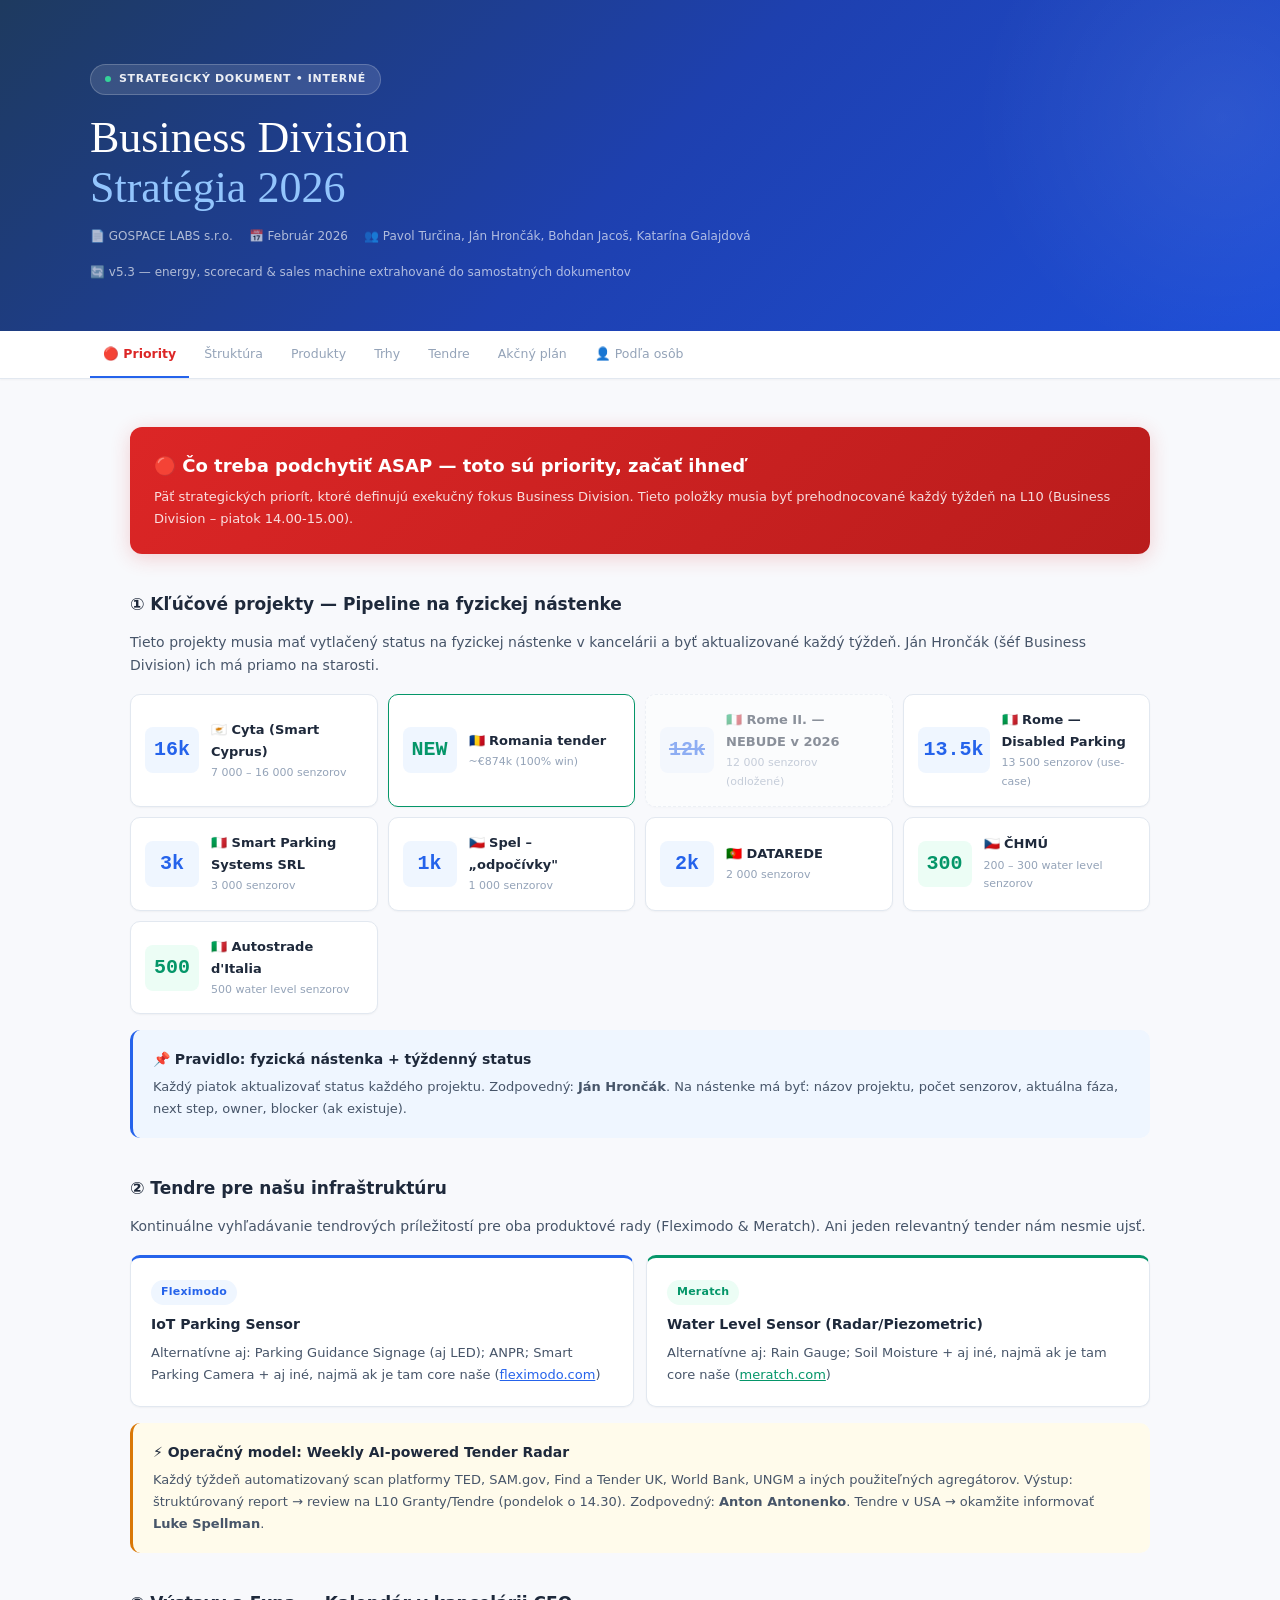
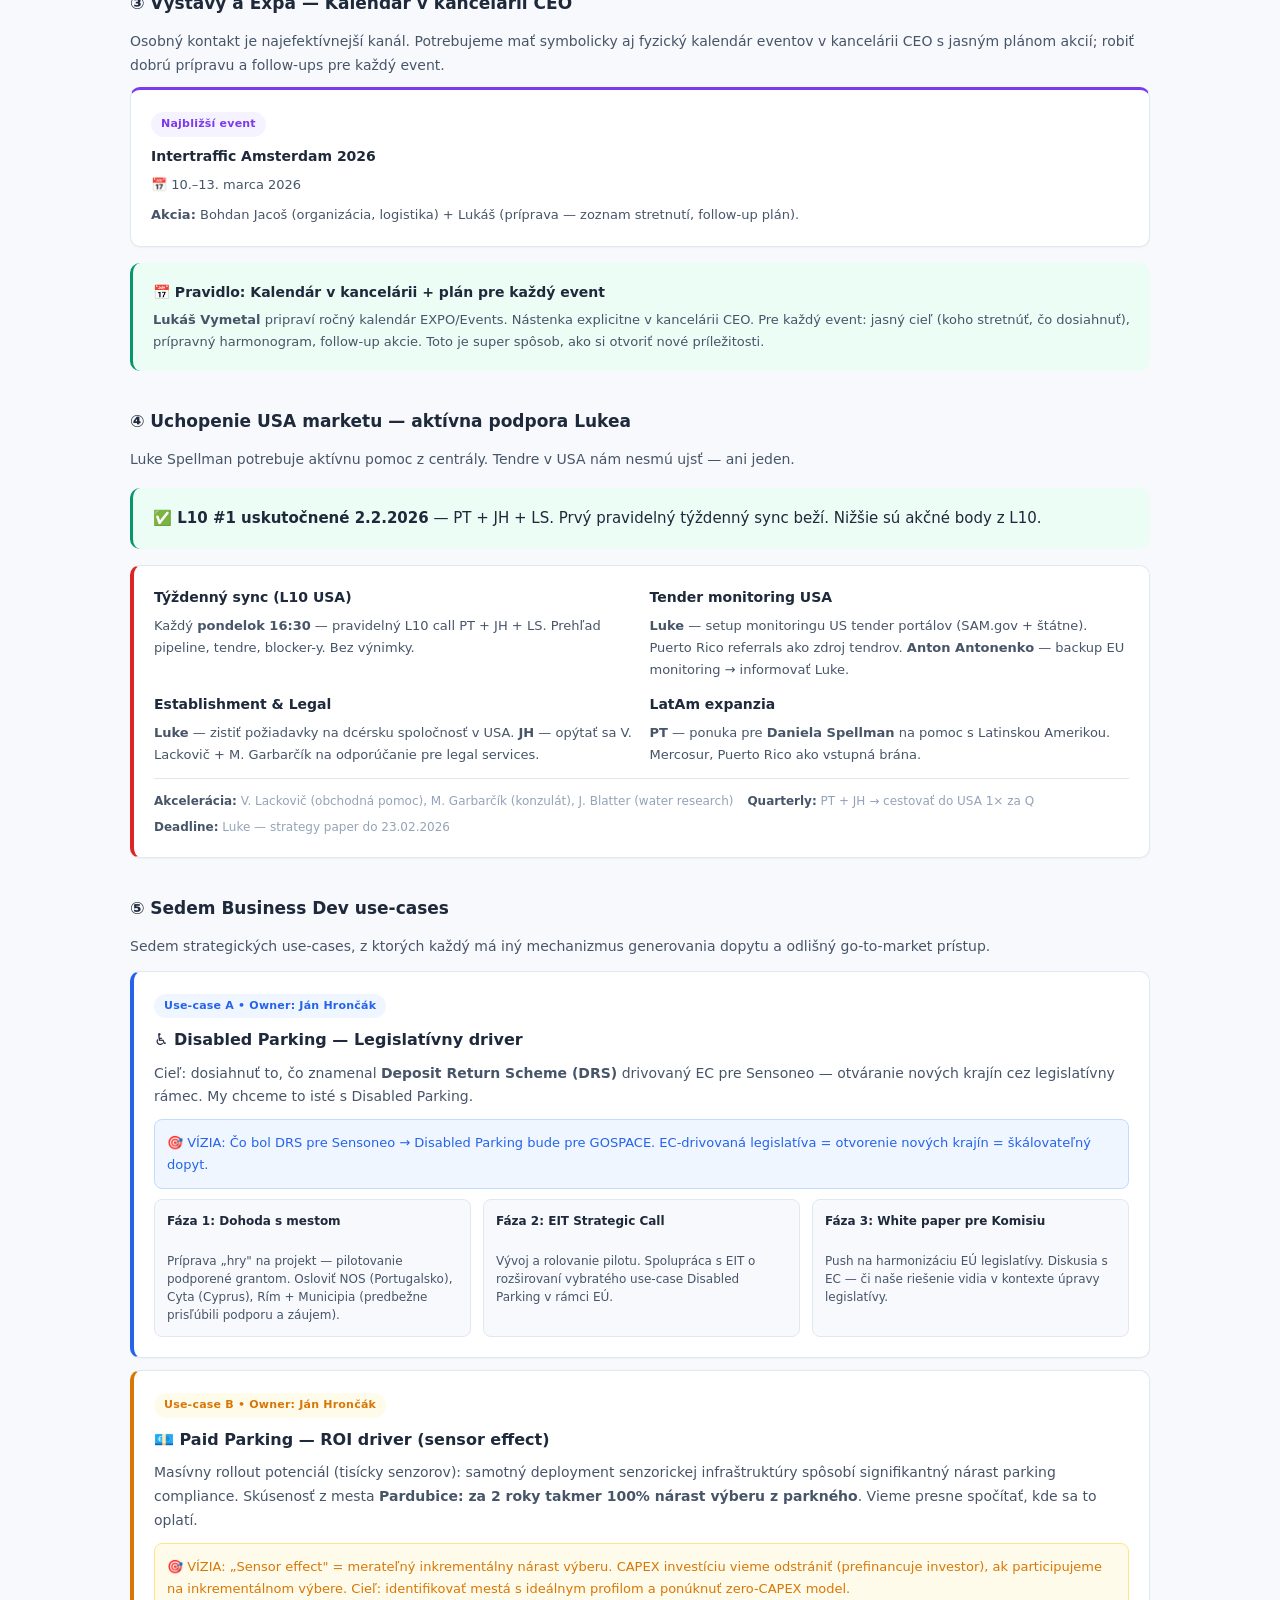
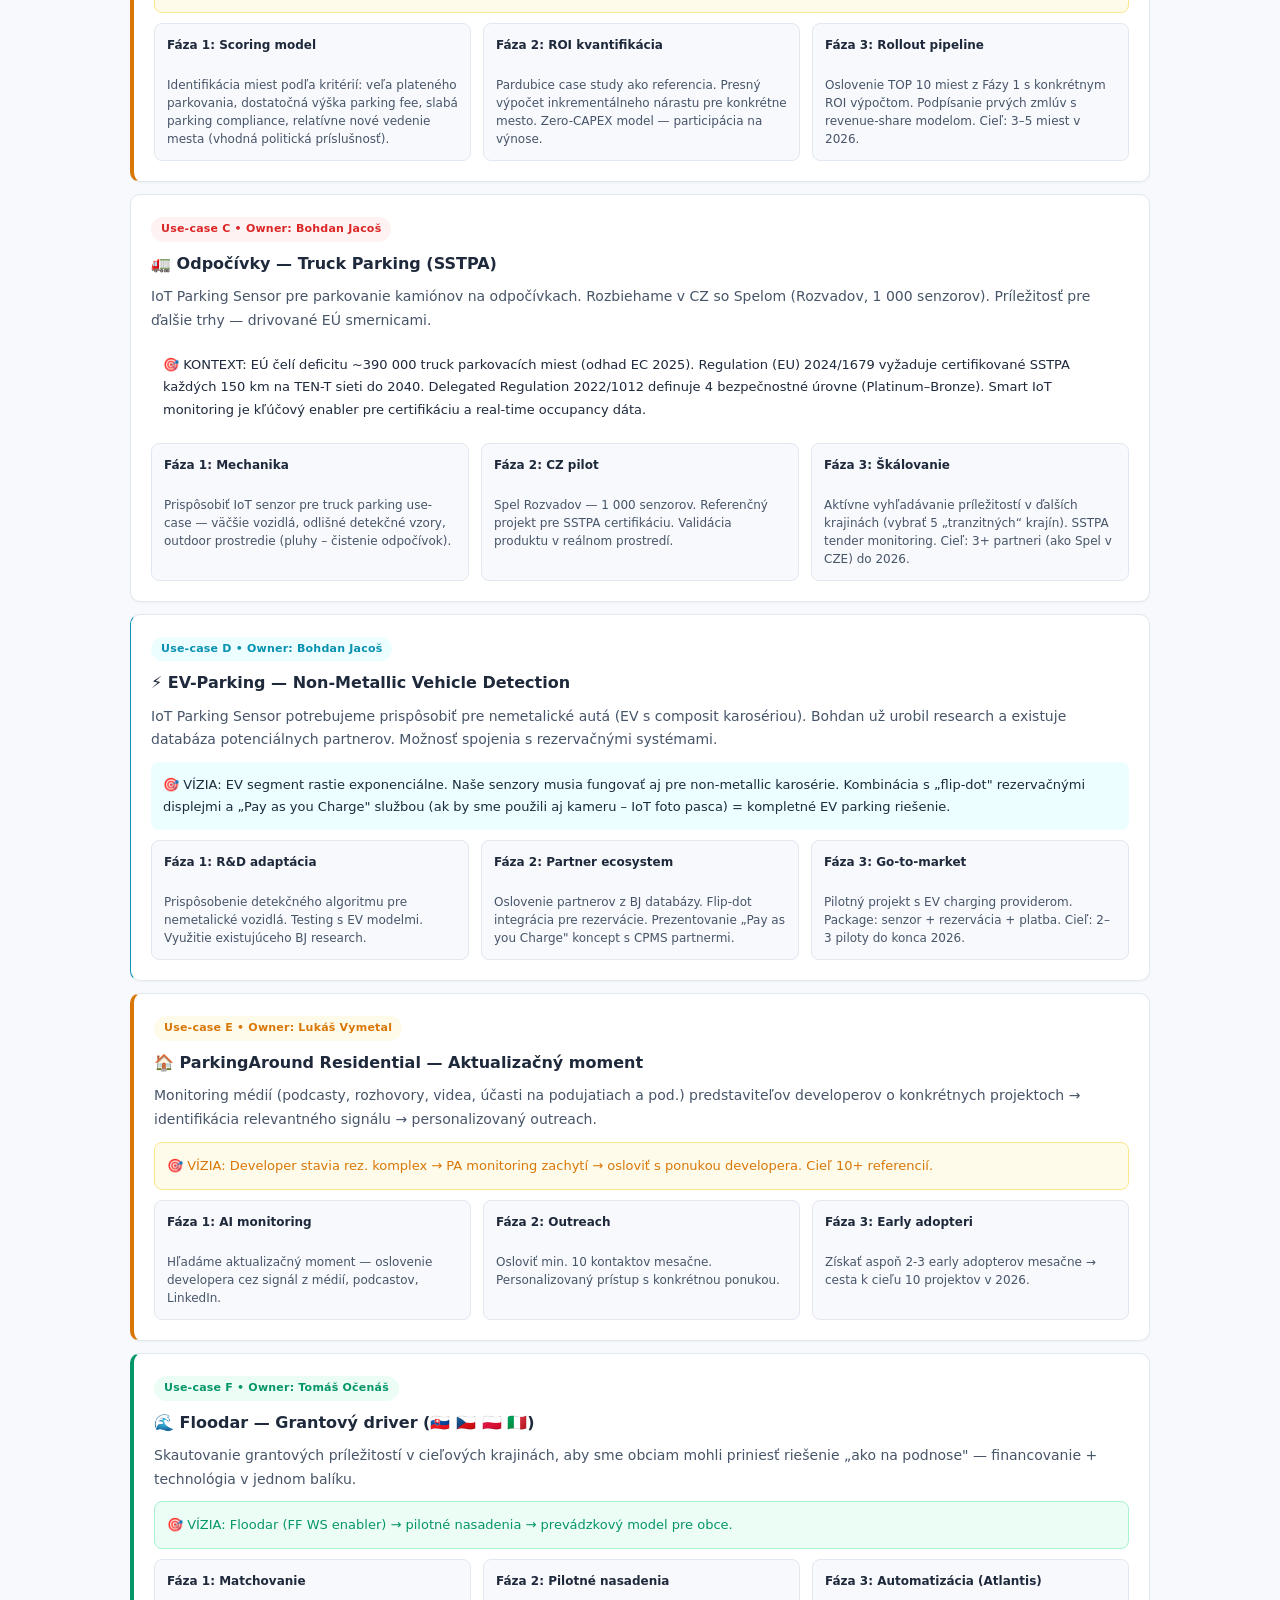
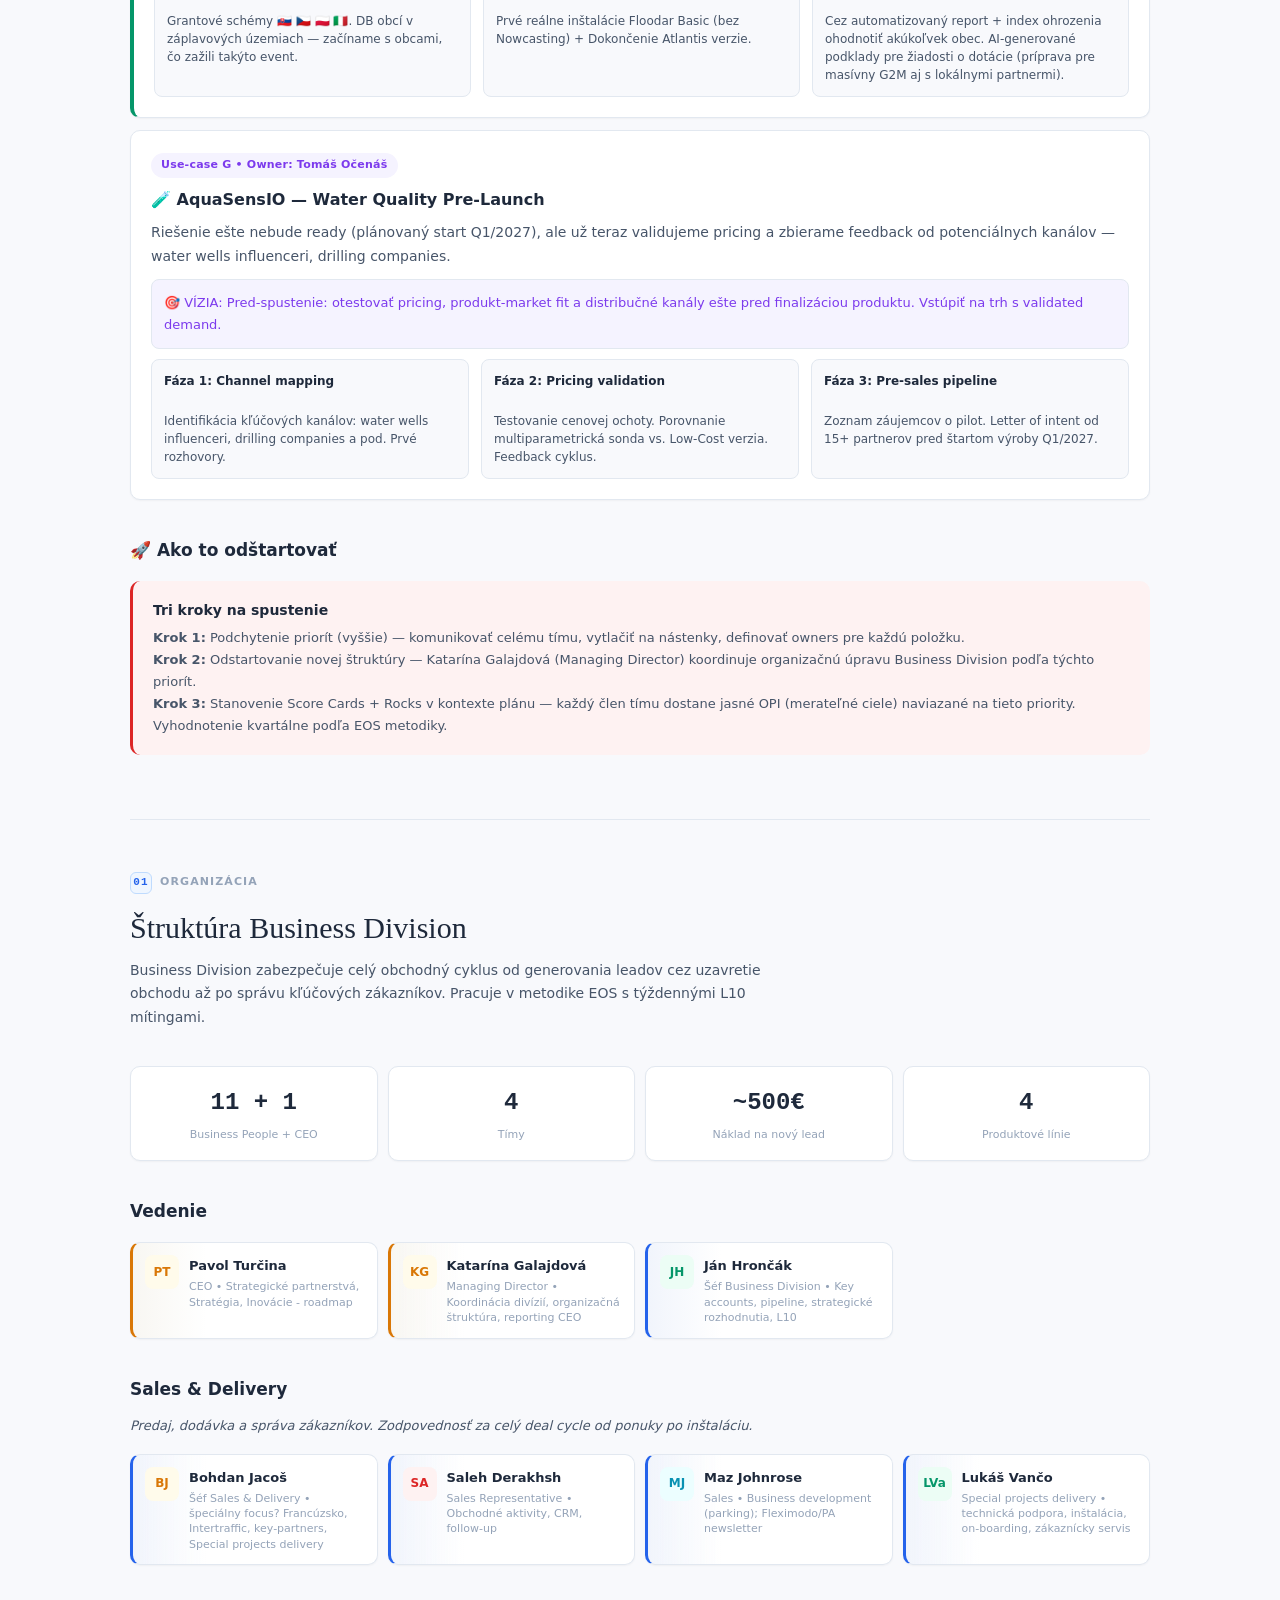
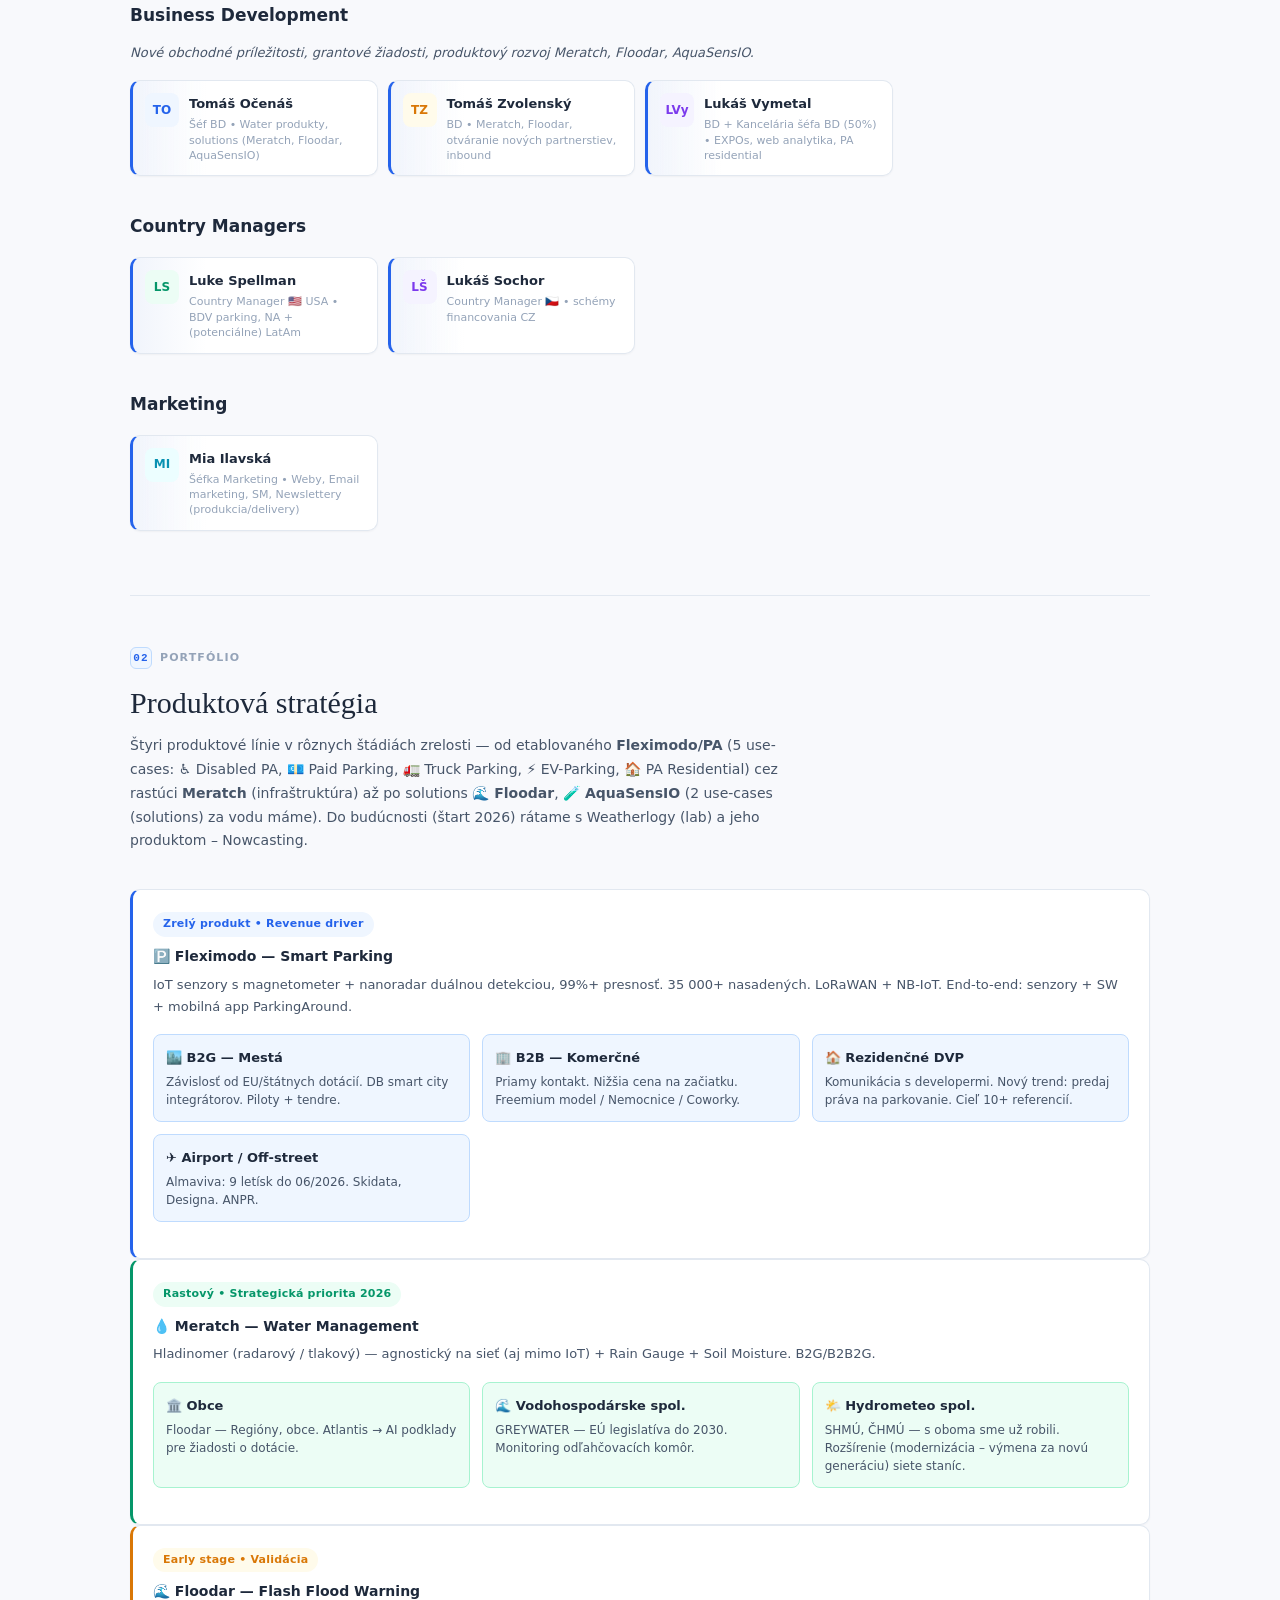
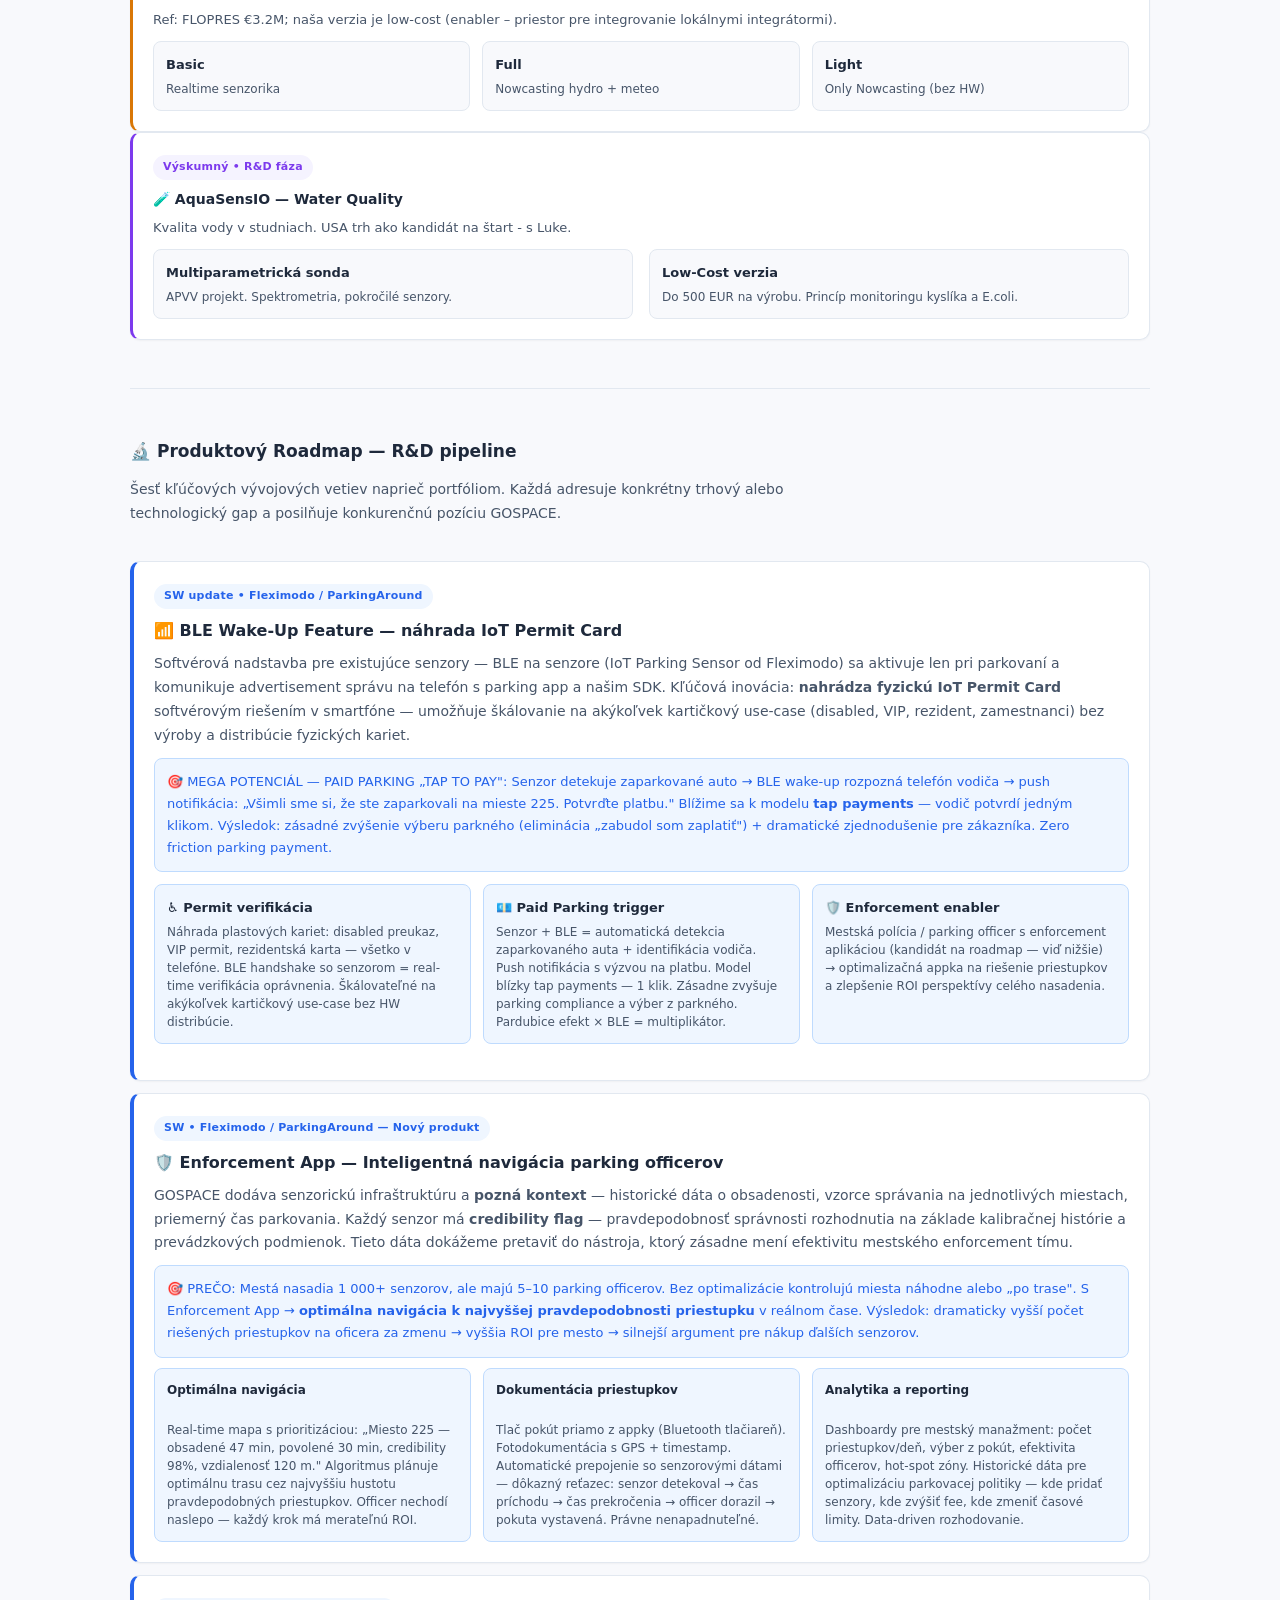
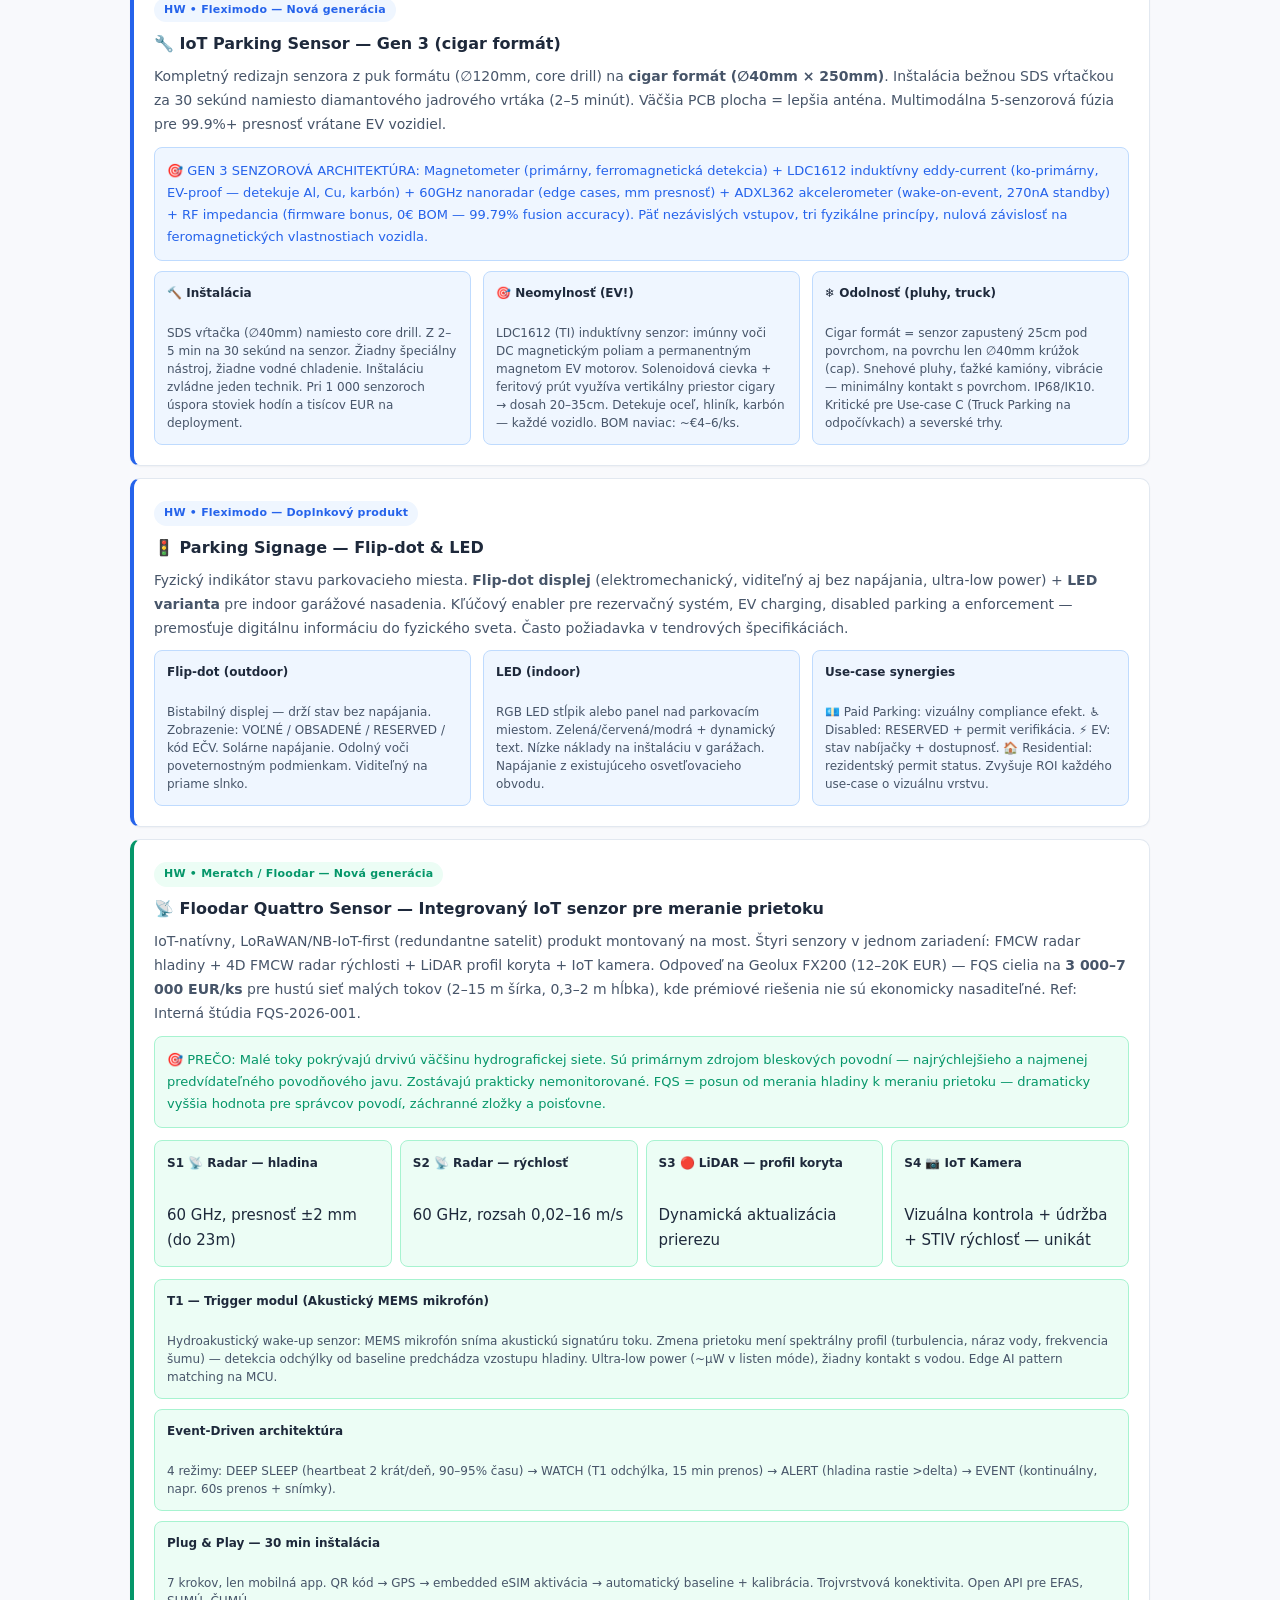
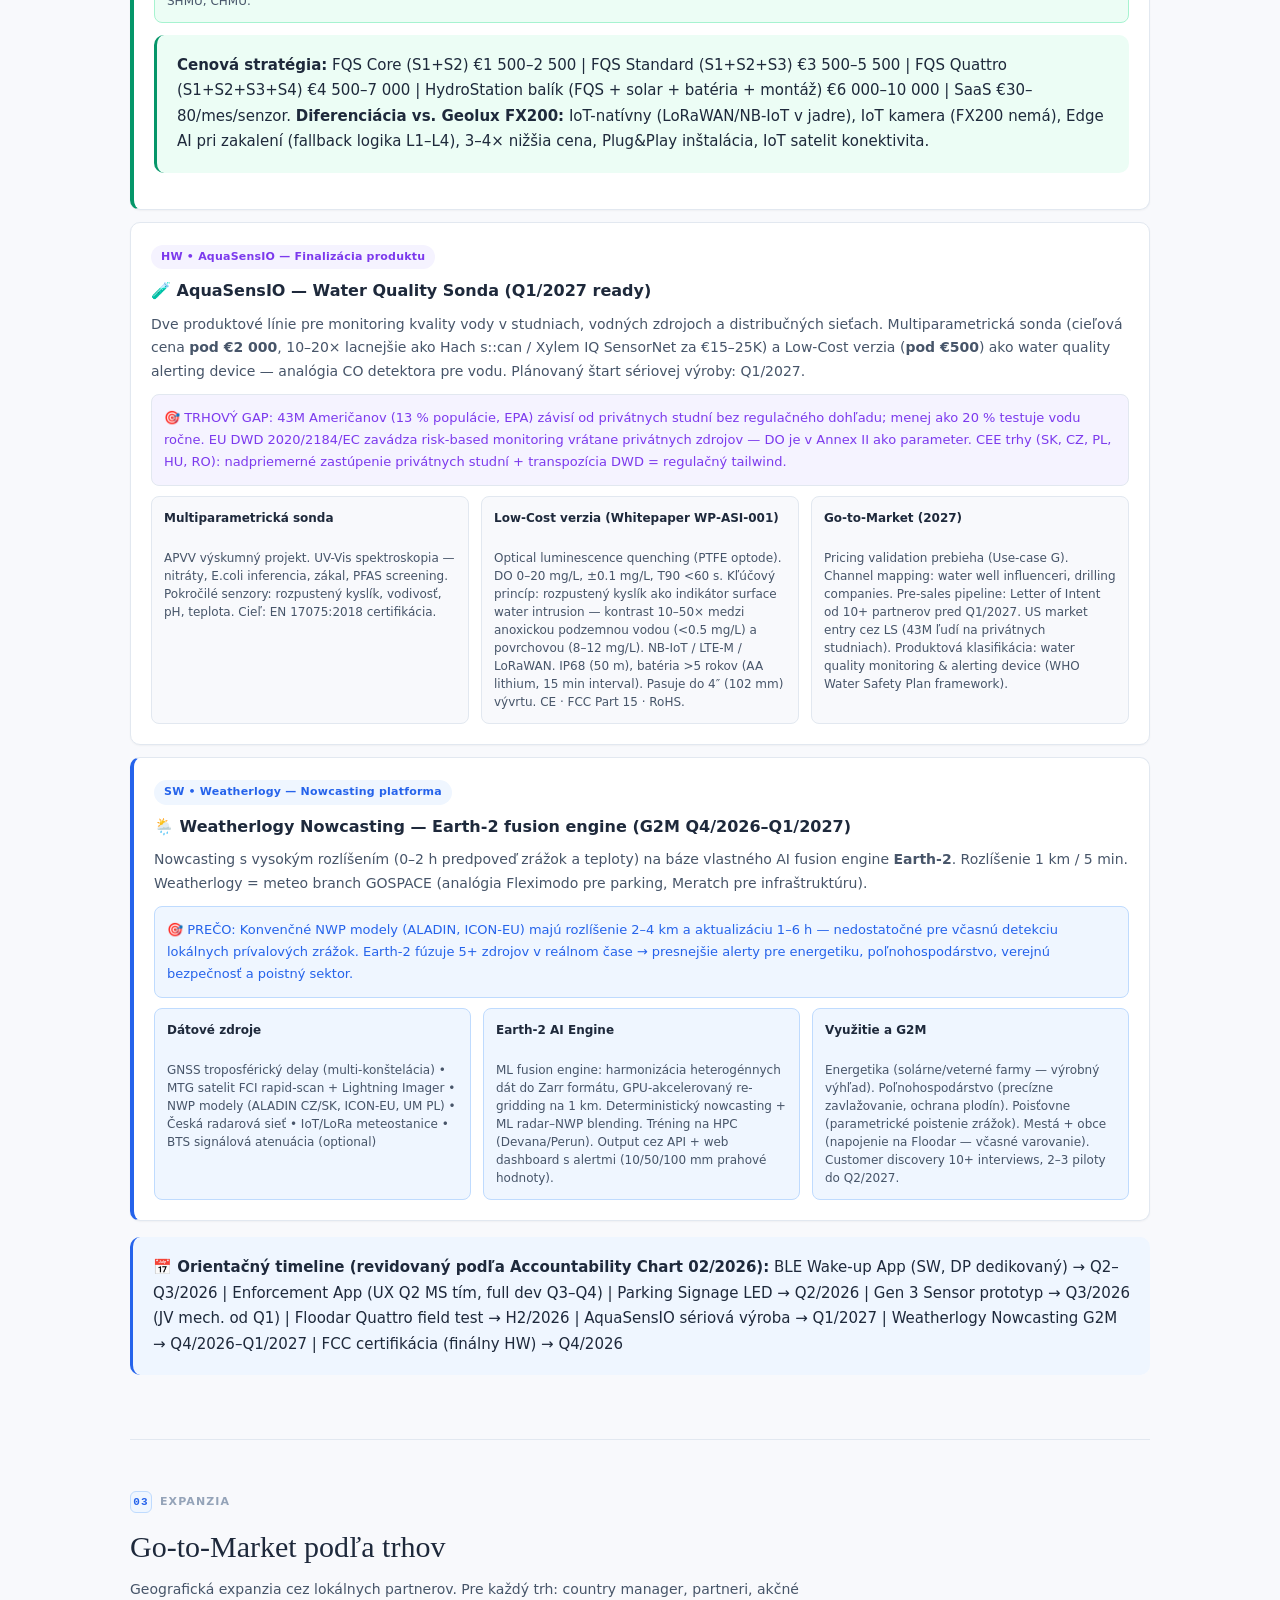
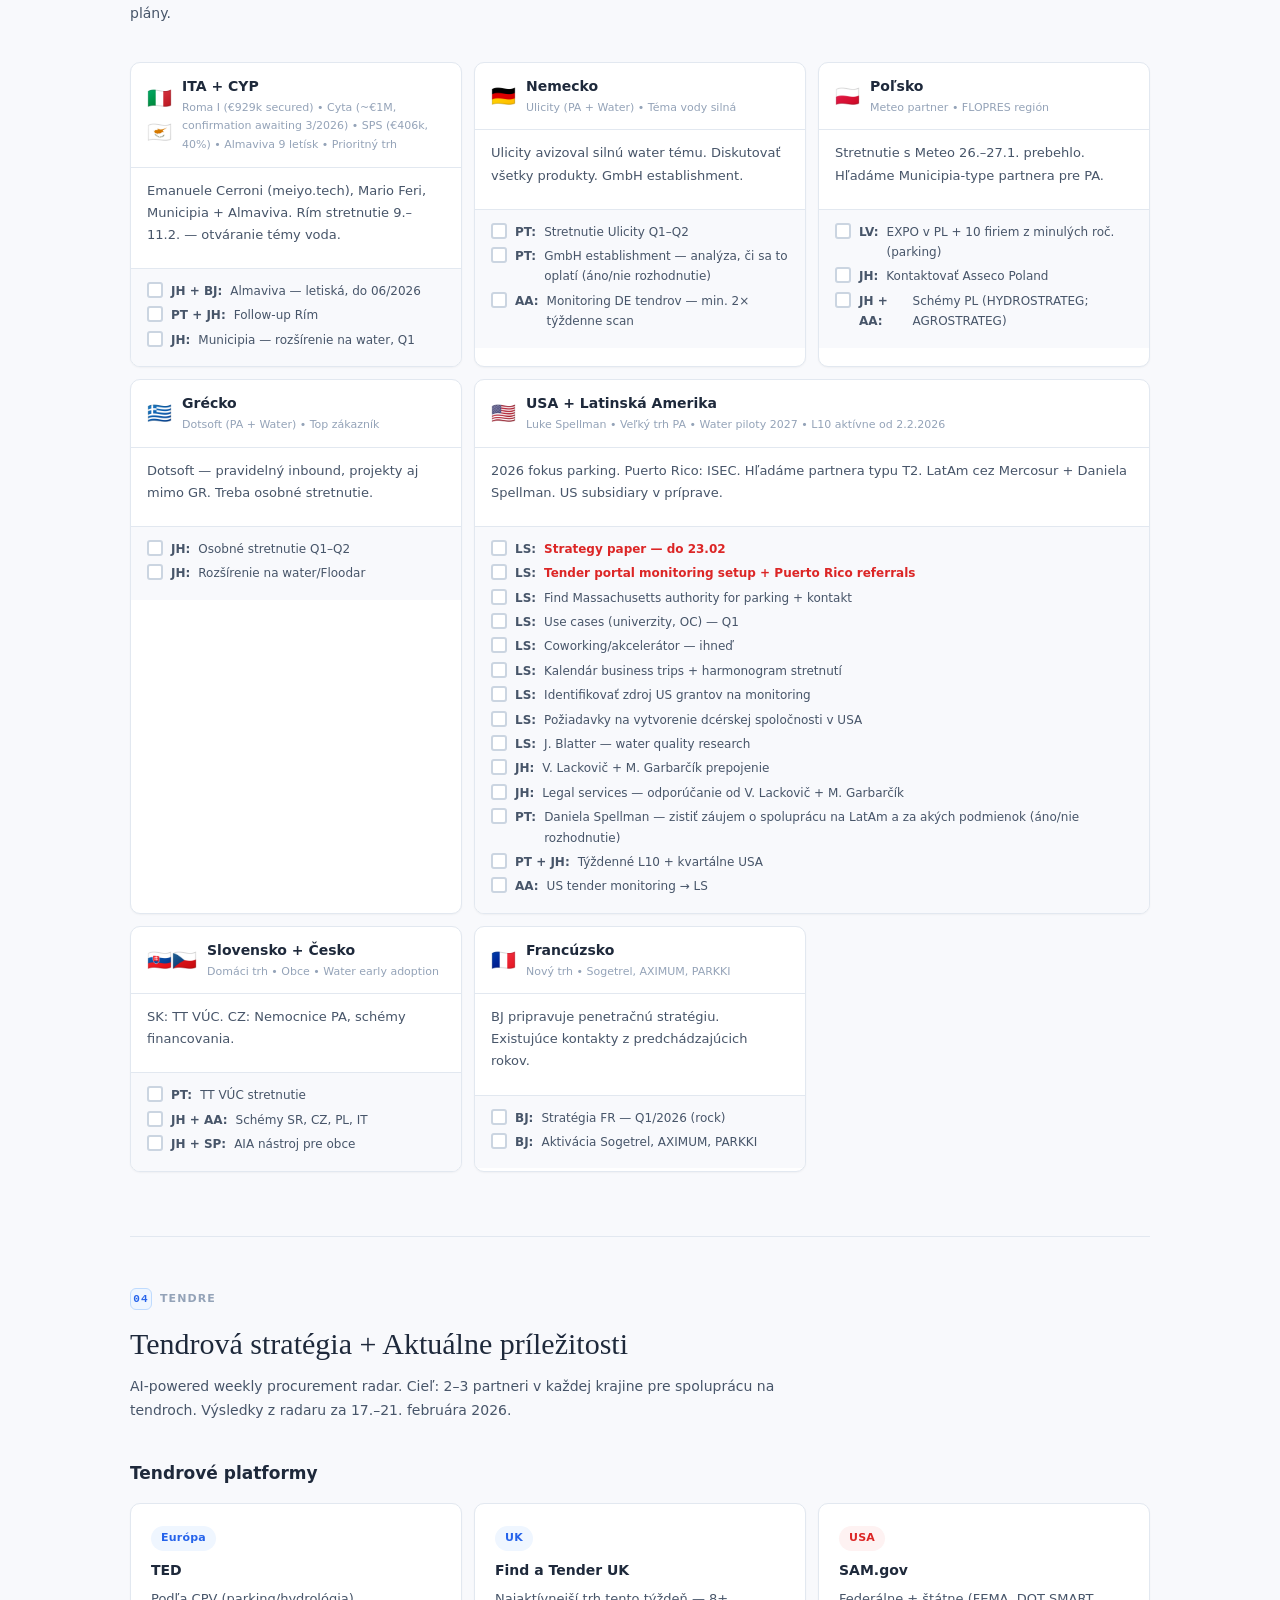
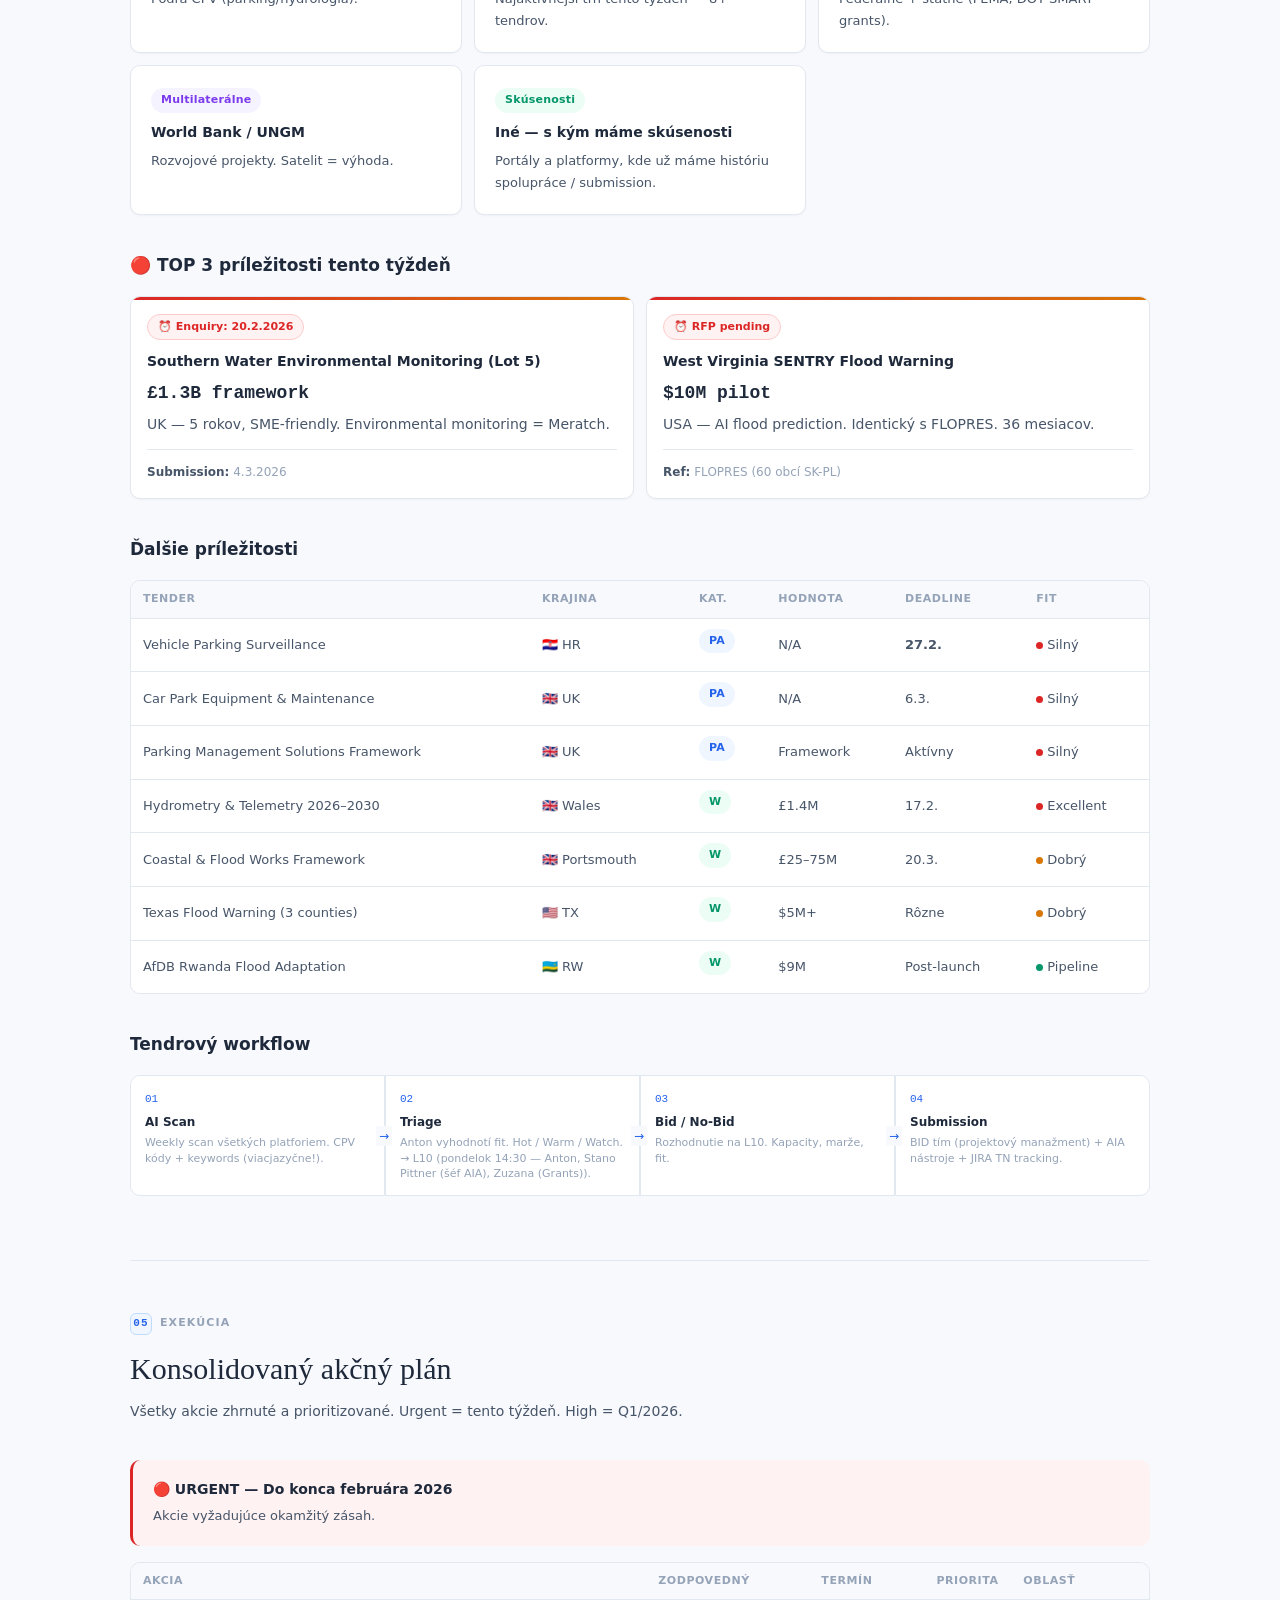
==== GOSPACE LABS — Business Division Stratégia 2026.html @ 25714f3f "Add files via upload" ====
<!DOCTYPE html>
<!-- saved from url=(0087)file:///Users/pavolturcina/Downloads/GOSPACE_Business_Division_Strategia_2026_v5_7.html -->
<html lang="sk"><head><meta http-equiv="Content-Type" content="text/html; charset=UTF-8">

<meta name="viewport" content="width=device-width, initial-scale=1.0">
<title>GOSPACE LABS — Business Division Stratégia 2026</title>
<link href="./GOSPACE LABS — Business Division Stratégia 2026_files/css2" rel="stylesheet">

<style>
@charset "utf-8";

:root { --bg: #f8f9fc; --bg-alt: #ffffff; --bg-card: #ffffff; --bg-card-hover: #f1f5f9; --border: #e2e8f0; --border-accent: #cbd5e1; --text: #1e293b; --text-muted: #475569; --text-dim: #94a3b8; --accent-blue: #2563eb; --accent-blue-light: #eff6ff; --accent-blue-border: #bfdbfe; --accent-green: #059669; --accent-green-light: #ecfdf5; --accent-green-border: #a7f3d0; --accent-amber: #d97706; --accent-amber-light: #fffbeb; --accent-amber-border: #fde68a; --accent-red: #dc2626; --accent-red-light: #fef2f2; --accent-red-border: #fecaca; --accent-purple: #7c3aed; --accent-purple-light: #f5f3ff; --accent-purple-border: #ddd6fe; --accent-cyan: #0891b2; --accent-cyan-light: #ecfeff; --shadow-sm: 0 1px 2px rgba(0,0,0,0.04); --shadow-md: 0 4px 12px rgba(0,0,0,0.06); --shadow-lg: 0 8px 24px rgba(0,0,0,0.08); --font-display: 'DM Serif Display', Georgia, serif; --font-body: 'DM Sans', system-ui, sans-serif; --font-mono: 'JetBrains Mono', monospace; --radius: 10px; --space-xs: 6px; --space-sm: 10px; --space-md: 16px; --space-lg: 24px; --space-xl: 36px; }

* { margin: 0px; padding: 0px; box-sizing: border-box; }

html { scroll-behavior: smooth; }

body { font-family: var(--font-body); background: var(--bg); color: var(--text); line-height: 1.7; font-size: 15px; -webkit-font-smoothing: antialiased; }

.hero { position: relative; padding: 64px 40px 48px; background: linear-gradient(135deg, rgb(30, 58, 95) 0%, rgb(30, 64, 175) 50%, rgb(29, 78, 216) 100%); color: rgb(255, 255, 255); overflow: hidden; }

.hero::before { content: ""; position: absolute; top: -40%; right: -15%; width: 500px; height: 500px; background: radial-gradient(circle, rgba(255, 255, 255, 0.07) 0%, transparent 70%); pointer-events: none; }

.hero-inner { max-width: 1100px; margin: 0px auto; position: relative; z-index: 1; }

.hero-badge { display: inline-flex; align-items: center; gap: 8px; padding: 5px 14px; background: rgba(255, 255, 255, 0.12); border: 1px solid rgba(255, 255, 255, 0.2); border-radius: 100px; font-size: 11px; font-weight: 600; color: rgba(255, 255, 255, 0.9); letter-spacing: 0.06em; text-transform: uppercase; margin-bottom: 18px; animation: 0.6s ease 0s 1 normal none running fadeIn; }

.hero-badge::before { content: ""; width: 6px; height: 6px; background: rgb(52, 211, 153); border-radius: 50%; animation: 2s ease 0s infinite normal none running pulse; }

@keyframes pulse { 
  0%, 100% { opacity: 1; }
  50% { opacity: 0.4; }
}

.hero h1 { font-family: var(--font-display); font-size: clamp(28px, 4vw, 44px); font-weight: 400; line-height: 1.15; margin-bottom: 12px; animation: 0.8s ease 0.1s 1 normal both running fadeIn; }

.hero h1 span { color: rgb(147, 197, 253); }

.hero-meta { display: flex; flex-wrap: wrap; gap: 16px; color: rgba(255, 255, 255, 0.65); font-size: 12px; animation: 0.8s ease 0.2s 1 normal both running fadeIn; }

.hero-meta span { display: flex; align-items: center; gap: 5px; }

@keyframes fadeIn { 
  0% { opacity: 0; transform: translateY(8px); }
  100% { opacity: 1; transform: translateY(0px); }
}

.nav-sticky { position: sticky; top: 0px; z-index: 100; background: rgba(255, 255, 255, 0.94); backdrop-filter: blur(16px); border-bottom: 1px solid var(--border); padding: 0px 40px; box-shadow: var(--shadow-sm); }

.nav-inner { max-width: 1100px; margin: 0px auto; display: flex; gap: 2px; overflow-x: auto; scrollbar-width: none; }

.nav-inner::-webkit-scrollbar { display: none; }

.nav-link { padding: 12px 13px; font-size: 12.5px; font-weight: 500; color: var(--text-dim); text-decoration: none; white-space: nowrap; border-bottom: 2px solid transparent; transition: 0.2s; }

.nav-link:hover { color: var(--text); }

.nav-link.active { color: var(--accent-blue); border-bottom-color: var(--accent-blue); }

.content { max-width: 1100px; margin: 0px auto; padding: 0px 40px; }

section { padding: 48px 0px; border-bottom: 1px solid var(--border); }

section:last-child { border-bottom: none; }

.section-label { display: inline-flex; align-items: center; gap: 8px; font-size: 11px; font-weight: 600; letter-spacing: 0.1em; text-transform: uppercase; color: var(--text-dim); margin-bottom: 8px; }

.section-label .num { display: inline-flex; align-items: center; justify-content: center; width: 22px; height: 22px; background: var(--accent-blue-light); border: 1px solid var(--accent-blue-border); border-radius: 6px; font-size: 11px; font-family: var(--font-mono); color: var(--accent-blue); }

h2 { font-family: var(--font-display); font-size: clamp(22px, 3vw, 30px); font-weight: 400; color: var(--text); margin-bottom: 6px; }

.section-desc { color: var(--text-muted); font-size: 14px; max-width: 680px; margin-bottom: var(--space-xl); }

h3 { font-size: 17px; font-weight: 600; color: var(--text); margin: var(--space-xl) 0 12px; }

h4 { font-size: 14px; font-weight: 600; color: var(--text); margin: var(--space-md) 0 6px; }

p { margin-bottom: 10px; color: var(--text-muted); font-size: 14px; }

.g2 { display: grid; grid-template-columns: 1fr 1fr; gap: var(--space-md); }

.g3 { display: grid; grid-template-columns: repeat(3, 1fr); gap: 12px; }

.g5 { display: grid; grid-template-columns: repeat(5, 1fr); gap: 8px; }

.gfit { display: grid; grid-template-columns: repeat(auto-fit, minmax(200px, 1fr)); gap: 8px; }

@media (max-width: 768px) {
  .g2, .g3, .g5 { grid-template-columns: 1fr; }
}

.icell { padding: 12px; background: var(--bg); border-radius: 8px; border: 1px solid var(--border); }

.icell p { font-size: 12px; margin: 0px; }

.icell strong { display: block; margin-bottom: 4px; font-size: 12px; color: var(--text); }

.icell.highlight { background: var(--accent-amber-light); border-color: var(--accent-amber-border); }

.icell.highlight p { color: var(--accent-amber); font-weight: 600; }

.icell.blue-hl { background: var(--accent-blue-light); border-color: var(--accent-blue-border); text-align: center; }

.icell.blue-hl p { color: var(--accent-blue); font-weight: 600; }

.card-grid { display: grid; grid-template-columns: repeat(auto-fit, minmax(260px, 1fr)); gap: 12px; margin: var(--space-md) 0; }

.card { background: var(--bg-card); border: 1px solid var(--border); border-radius: var(--radius); padding: 20px; box-shadow: var(--shadow-sm); transition: 0.2s; }

.card:hover { box-shadow: var(--shadow-md); }

.card.bt-blue { border-top: 3px solid var(--accent-blue); }

.card.bt-green { border-top: 3px solid var(--accent-green); }

.card.bt-purple { border-top: 3px solid var(--accent-purple); }

.card.bl-red { border-left: 4px solid var(--accent-red); }

.card-tag { display: inline-block; padding: 3px 10px; border-radius: 100px; font-size: 11px; font-weight: 600; letter-spacing: 0.02em; margin-bottom: 8px; }

.tag-blue { background: var(--accent-blue-light); color: var(--accent-blue); }

.tag-green { background: var(--accent-green-light); color: var(--accent-green); }

.tag-amber { background: var(--accent-amber-light); color: var(--accent-amber); }

.tag-red { background: var(--accent-red-light); color: var(--accent-red); }

.tag-purple { background: var(--accent-purple-light); color: var(--accent-purple); }

.tag-cyan { background: var(--accent-cyan-light); color: var(--accent-cyan); }

.tag-sm { font-size: 10px; padding: 2px 8px; }

.card h4 { margin: 0px 0px 5px; }

.card p { font-size: 13px; margin: 0px; }

.card-meta { margin-top: 12px; padding-top: 12px; border-top: 1px solid var(--border); font-size: 12px; color: var(--text-dim); display: flex; flex-wrap: wrap; gap: 5px 14px; }

.card-meta strong { color: var(--text-muted); }

.card-flex { display: flex; gap: 20px; align-items: center; flex-wrap: wrap; }

.role-grid { display: grid; grid-template-columns: repeat(auto-fill, minmax(230px, 1fr)); gap: var(--space-sm); margin: var(--space-md) 0; }

.role-item { display: flex; align-items: flex-start; gap: 10px; padding: 12px; background: var(--bg-card); border: 1px solid var(--border); border-radius: var(--radius); box-shadow: var(--shadow-sm); }

.role-item.role-lead { border-left: 3px solid var(--accent-amber); background: linear-gradient(90deg, rgba(251,188,4,0.04), var(--bg-card) 30%); }

.role-item.role-team { border-left: 3px solid var(--accent-blue); background: linear-gradient(90deg, rgba(66,133,244,0.04), var(--bg-card) 30%); }

.role-avatar { width: 34px; height: 34px; border-radius: 8px; display: flex; align-items: center; justify-content: center; font-size: 12px; font-weight: 700; flex-shrink: 0; }

.role-info h5 { font-size: 13px; font-weight: 600; color: var(--text); margin-bottom: 2px; }

.role-info p { font-size: 11px; color: var(--text-dim); margin: 0px; line-height: 1.4; }

.action-table { width: 100%; border-collapse: separate; border-spacing: 0px; margin: var(--space-md) 0; font-size: 13px; border: 1px solid var(--border); border-radius: var(--radius); overflow: hidden; }

.action-table thead th { text-align: left; padding: 9px 12px; font-size: 11px; font-weight: 600; letter-spacing: 0.05em; text-transform: uppercase; color: var(--text-dim); background: var(--bg); border-bottom: 1px solid var(--border); }

.action-table tbody td { padding: 10px 12px; border-bottom: 1px solid var(--border); vertical-align: middle; color: var(--text-muted); background: var(--bg-card); }

.action-table tbody tr:last-child td { border-bottom: none; }

.action-table tbody tr:hover td { background: var(--bg); }

.action-table .owner { font-weight: 500; color: var(--text); white-space: nowrap; }

.action-table .td-check { display: flex; align-items: flex-start; gap: 8px; }

.priority-dot { display: inline-block; width: 7px; height: 7px; border-radius: 50%; margin-right: 4px; vertical-align: middle; }

.priority-high { background: var(--accent-red); }

.priority-medium { background: var(--accent-amber); }

.priority-low { background: var(--accent-green); }

.td-urgent { color: var(--accent-red); font-weight: 600; }

.divider-row td { letter-spacing: 0.05em; text-transform: uppercase; padding: 7px 12px !important; background: var(--bg) !important; font-weight: 600 !important; font-size: 11px !important; color: var(--text-dim) !important; border-bottom: 1px solid var(--border-accent) !important; }

.country-grid { display: grid; grid-template-columns: repeat(auto-fit, minmax(300px, 1fr)); gap: 12px; margin: var(--space-md) 0; }

.country-card { background: var(--bg-card); border: 1px solid var(--border); border-radius: var(--radius); overflow: hidden; box-shadow: var(--shadow-sm); }

.country-card.span2 { grid-column: span 2; }

.country-header { padding: 12px 16px; border-bottom: 1px solid var(--border); display: flex; align-items: center; gap: 10px; }

.country-flag { font-size: 20px; }

.country-header h4 { margin: 0px; font-size: 14px; }

.country-header .partners { font-size: 11px; color: var(--text-dim); }

.country-body { padding: 12px 16px; }

.country-body p { font-size: 13px; }

.country-actions { padding: 8px 16px 12px; background: var(--bg); border-top: 1px solid var(--border); list-style: none; }

.country-actions li { font-size: 12px; color: var(--text-muted); margin: 4px 0px; display: flex; align-items: flex-start; gap: 8px; }

.callout { padding: 18px 20px; border-radius: var(--radius); margin: var(--space-md) 0; border-left: 3px solid; }

.callout-blue { background: var(--accent-blue-light); border-color: var(--accent-blue); }

.callout-green { background: var(--accent-green-light); border-color: var(--accent-green); }

.callout-amber { background: var(--accent-amber-light); border-color: var(--accent-amber); }

.callout-red { background: var(--accent-red-light); border-color: var(--accent-red); }

.callout h4 { margin: 0px 0px 4px; font-size: 14px; color: var(--text); }

.callout p { font-size: 13px; margin: 0px; color: var(--text-muted); }

.tender-highlights { display: grid; grid-template-columns: repeat(auto-fit, minmax(280px, 1fr)); gap: 12px; margin: var(--space-md) 0; }

.tender-card { background: var(--bg-card); border: 1px solid var(--border); border-radius: var(--radius); padding: 16px; position: relative; overflow: hidden; box-shadow: var(--shadow-sm); }

.tender-card::before { content: ""; position: absolute; top: 0px; left: 0px; right: 0px; height: 3px; }

.tender-hot::before { background: linear-gradient(90deg, var(--accent-red), var(--accent-amber)); }

.tender-warm::before { background: linear-gradient(90deg, var(--accent-amber), var(--accent-green)); }

.tender-card h4 { margin: 10px 0px 4px; }

.tender-value { font-family: var(--font-mono); font-size: 18px; font-weight: 700; color: var(--text); margin: 4px 0px; }

.tender-deadline { display: inline-flex; align-items: center; gap: 4px; padding: 3px 10px; background: var(--accent-red-light); border: 1px solid var(--accent-red-border); border-radius: 100px; font-size: 11px; font-weight: 600; color: var(--accent-red); }

.flow-steps { display: flex; gap: 0px; margin: var(--space-md) 0; overflow-x: auto; }

.flow-step { flex: 1 1 0%; min-width: 150px; padding: 14px; background: var(--bg-card); border: 1px solid var(--border); }

.flow-step:first-child { border-radius: var(--radius) 0 0 var(--radius); }

.flow-step:last-child { border-radius: 0 var(--radius) var(--radius) 0; }

.flow-step:not(:last-child)::after { content: "→"; position: absolute; right: -8px; top: 50%; transform: translateY(-50%); z-index: 2; font-size: 12px; color: var(--accent-blue); background: var(--bg); width: 16px; text-align: center; }

.flow-step { position: relative; }

.flow-step .step-num { font-family: var(--font-mono); font-size: 11px; color: var(--accent-blue); margin-bottom: 3px; }

.flow-step h5 { font-size: 12px; font-weight: 600; color: var(--text); margin-bottom: 3px; }

.flow-step p { font-size: 11px; color: var(--text-dim); margin: 0px; line-height: 1.4; }

.flow-grid { display: grid; grid-template-columns: repeat(auto-fill, minmax(160px, 1fr)); gap: 8px; margin: var(--space-md) 0; }

.flow-grid .flow-step { border-radius: 8px; min-width: unset; }

.flow-grid .flow-step::after { display: none; }

.kpi-grid { display: grid; grid-template-columns: repeat(auto-fit, minmax(145px, 1fr)); gap: var(--space-sm); margin: var(--space-md) 0; }

.kpi-item { padding: 16px; background: var(--bg-card); border: 1px solid var(--border); border-radius: var(--radius); text-align: center; box-shadow: var(--shadow-sm); }

.kpi-value { font-family: var(--font-mono); font-size: 24px; font-weight: 700; color: var(--text); }

.kpi-label { font-size: 11px; color: var(--text-dim); margin-top: 2px; }

.priority-banner { background: linear-gradient(135deg, rgb(220, 38, 38) 0%, rgb(185, 28, 28) 100%); color: rgb(255, 255, 255); padding: 24px; border-radius: 12px; margin-bottom: var(--space-lg); box-shadow: rgba(220, 38, 38, 0.2) 0px 4px 20px; }

.priority-banner h3 { color: rgb(255, 255, 255); margin: 0px 0px 4px; font-size: 18px; }

.priority-banner p { color: rgba(255, 255, 255, 0.85); margin: 0px; font-size: 13px; }

.pipeline-grid { display: grid; grid-template-columns: repeat(auto-fit, minmax(240px, 1fr)); gap: 10px; margin: var(--space-md) 0; }

.pipeline-card { background: var(--bg-card); border: 1px solid var(--border); border-radius: var(--radius); padding: 14px; display: flex; align-items: center; gap: 12px; box-shadow: var(--shadow-sm); }

.pipeline-count { font-family: var(--font-mono); font-size: 20px; font-weight: 700; color: var(--accent-blue); min-width: 54px; text-align: center; flex-shrink: 0; padding: 6px; background: var(--accent-blue-light); border-radius: 8px; }

.pipeline-count.green { color: var(--accent-green); background: var(--accent-green-light); }

.pipeline-info h5 { font-size: 13px; font-weight: 600; color: var(--text); margin-bottom: 1px; }

.pipeline-info p { font-size: 11px; color: var(--text-dim); margin: 0px; }

.usecase-card { background: var(--bg-card); border: 1px solid var(--border); border-radius: var(--radius); padding: 20px; margin: 12px 0px; box-shadow: var(--shadow-sm); }

.usecase-card.bl-blue { border-left: 4px solid var(--accent-blue); }

.usecase-card.bl-green { border-left: 4px solid var(--accent-green); }

.usecase-card.bl-amber { border-left: 4px solid var(--accent-amber); }

.usecase-card h4 { margin: 0px 0px 8px; font-size: 16px; }

.vision { padding: 12px; border-radius: 8px; margin: 10px 0px; font-size: 13px; font-weight: 500; }

.vision-blue { background: var(--accent-blue-light); border: 1px solid var(--accent-blue-border); color: var(--accent-blue); }

.vision-green { background: var(--accent-green-light); border: 1px solid var(--accent-green-border); color: var(--accent-green); }

.vision-amber { background: var(--accent-amber-light); border: 1px solid var(--accent-amber-border); color: var(--accent-amber); }

.vision-purple { background: var(--accent-purple-light); border: 1px solid var(--border); color: var(--accent-purple); }

.task-check { appearance: none; width: 16px; height: 16px; min-width: 16px; border: 2px solid var(--border-accent); border-radius: 3px; cursor: pointer; flex-shrink: 0; transition: 0.15s; background: var(--bg-card); margin-top: 1px; }

.task-check:hover { border-color: var(--accent-blue); }

.task-check:checked { background: var(--accent-green); border-color: var(--accent-green); }

.task-check:checked::after { content: "✓"; position: relative; top: -2px; left: 1px; font-size: 11px; font-weight: 700; color: rgb(255, 255, 255); }

tr.task-done td { opacity: 0.4; text-decoration: line-through; }

tr.task-done td:first-child .task-check { opacity: 1; text-decoration: none; }

.country-actions li.task-done { opacity: 0.4; text-decoration: line-through; }

.country-actions li.task-done .task-check { opacity: 1; text-decoration: none; }

.person-section { margin: 12px 0px; }

.person-header { display: flex; align-items: center; gap: 10px; padding: 10px 14px; background: var(--bg-card); border: 1px solid var(--border); border-radius: var(--radius) var(--radius) 0 0; cursor: pointer; user-select: none; transition: background 0.15s; }

.person-header:hover { background: var(--bg-card-hover); }

.person-header .avatar { width: 30px; height: 30px; border-radius: 7px; display: flex; align-items: center; justify-content: center; font-size: 11px; font-weight: 700; flex-shrink: 0; }

.person-header h4 { margin: 0px; font-size: 14px; flex: 1 1 0%; }

.person-header .badge { padding: 2px 9px; border-radius: 100px; font-size: 11px; font-weight: 600; background: var(--accent-blue-light); color: var(--accent-blue); }

.person-tasks { border-right-color: ; border-right-style: ; border-right-width: ; border-bottom-color: ; border-bottom-style: ; border-bottom-width: ; border-left-color: ; border-left-style: ; border-left-width: ; border-image-source: ; border-image-slice: ; border-image-width: ; border-image-outset: ; border-image-repeat: ; border-top: none; border-radius: 0 0 var(--radius) var(--radius); overflow: hidden; }

.person-task { display: flex; align-items: flex-start; gap: 8px; padding: 8px 14px; border-bottom: 1px solid var(--border); font-size: 12px; color: var(--text-muted); transition: background 0.1s; }

.person-task:last-child { border-bottom: none; }

.person-task:hover { background: var(--bg); }

.person-task.is-done { opacity: 0.4; text-decoration: line-through; }

.person-task .task-check { margin-top: 2px; }

.pt-deadline { font-family: var(--font-mono); font-size: 10px; font-weight: 600; white-space: nowrap; padding: 2px 7px; border-radius: 4px; flex-shrink: 0; }

.pt-urgent { background: var(--accent-red-light); color: var(--accent-red); }

.pt-dated { background: var(--accent-amber-light); color: var(--accent-amber); }

.pt-ongoing { background: var(--bg); color: var(--text-dim); }

.doc-footer { padding: 28px 40px; text-align: center; color: var(--text-dim); font-size: 12px; border-top: 1px solid var(--border); background: var(--bg); }

@media (max-width: 768px) {
  .hero, .content { padding-left: 20px; padding-right: 20px; }
  .nav-sticky { padding: 0px 16px; }
  section { padding: 32px 0px; }
  .country-card.span2 { grid-column: span 1; }
  .flow-steps { flex-wrap: wrap; }
  .flow-step { min-width: 140px; border-radius: 8px !important; }
  .flow-step::after { display: none !important; }
}

@media print {
  .nav-sticky { display: none; }
  .hero { padding: 30px 20px; }
}

.sm-icon { font-size: 20px; margin: 0px; }

.link-blue { color: var(--accent-blue); }

.link-green { color: var(--accent-green); }

.card.bl-blue { border-left: 3px solid var(--accent-blue); }

.card.bl-green { border-left: 3px solid var(--accent-green); }

.card.bl-amber { border-left: 3px solid var(--accent-amber); }

.card.bl-purple { border-left: 3px solid var(--accent-purple); }

.nav-priority { color: var(--accent-red) !important; font-weight: 700 !important; }

.flow-step.fs-green { border-left: 3px solid var(--accent-green); }

.flow-step.fs-amber { border-left: 3px solid var(--accent-amber); }

.flow-step.fs-blue { border-left: 3px solid var(--accent-blue); }

.flow-step.fs-purple { border-left: 3px solid var(--accent-purple); }

.icell-blue { background: var(--accent-blue-light) !important; border-color: var(--accent-blue-border) !important; }

.icell-green { background: var(--accent-green-light) !important; border-color: var(--accent-green-border) !important; }

.person-task[data-href] { cursor: pointer; }

.person-task[data-href]:hover span:last-child { color: var(--accent-blue); text-decoration: underline; text-underline-offset: 2px; }

.person-task[data-href]::after { content: "↗"; font-size: 10px; color: var(--text-dim); margin-left: auto; padding-left: 8px; opacity: 0; transition: opacity 0.15s; flex-shrink: 0; }

.person-task[data-href]:hover::after { opacity: 1; color: var(--accent-blue); }

.action-table td:has(.task-check) { display: flex; align-items: flex-start; gap: 8px; }

.icell h4 { margin: 0px 0px 4px; font-size: 13px; }

.icell p { font-size: 12px; margin: 0px; line-height: 1.5; }

.team-desc { font-size: 13px; color: var(--text-muted); margin-bottom: 12px; font-style: italic; }

.sc-cat { margin-bottom: 20px; background: var(--bg-card); border-radius: var(--radius); border: 1px solid var(--border); overflow: hidden; }

.sc-cat-header { display: flex; align-items: center; gap: 10px; padding: 10px 16px; background: var(--bg); border-left: 4px solid var(--accent-blue); }

.sc-cat-header.bt-blue { border-left-color: var(--accent-blue); }

.sc-cat-header.bt-green { border-left-color: var(--accent-green); }

.sc-cat-header.bt-purple { border-left-color: var(--accent-purple); }

.sc-cat-icon { font-size: 18px; }

.sc-cat-name { font-weight: 600; font-size: 14px; color: var(--text); }

.sc-cat-tag { font-size: 10px; font-weight: 700; letter-spacing: 0.05em; padding: 2px 8px; border-radius: 10px; margin-left: auto; }

.sc-tag-high { background: var(--accent-red-light); color: var(--accent-red); }

.sc-tag-mid { background: var(--accent-amber-light); color: var(--accent-amber); }

.sc-tag-base { background: var(--bg); color: var(--text-dim); }

.sc-table { width: 100%; border-collapse: collapse; font-size: 13px; }

.sc-table th { text-align: left; padding: 6px 12px; font-size: 11px; color: var(--text-dim); font-weight: 500; border-bottom: 1px solid var(--border); }

.sc-table td { padding: 8px 12px; border-bottom: 1px solid var(--border); color: var(--text-muted); }

.sc-table tr:last-child td { border-bottom: none; }

.sc-table th:nth-child(2), .sc-table td:nth-child(2) { text-align: center; width: 60px; }

.sc-table th:nth-child(3), .sc-table td:nth-child(3) { text-align: center; width: 70px; color: var(--text-dim); font-size: 12px; }

.sc-table th:nth-child(4), .sc-table td:nth-child(4) { text-align: right; width: 80px; font-size: 11px; color: var(--text-dim); }

.sc-pts { font-weight: 700; font-family: var(--font-mono); color: var(--accent-blue) !important; font-size: 14px !important; }

.sc-pts-gold { color: var(--accent-amber) !important; }

.leaderboard { background: var(--bg-card); border: 1px solid var(--border); border-radius: var(--radius); overflow: hidden; }

.lb-header { display: flex; align-items: center; justify-content: space-between; padding: 12px 16px; background: var(--bg); border-bottom: 1px solid var(--border); }

.lb-week { font-size: 13px; color: var(--text-muted); }

.lb-controls { display: flex; gap: 4px; }

.lb-btn { padding: 4px 10px; font-size: 11px; border: 1px solid var(--border); border-radius: 6px; background: var(--bg-card); cursor: pointer; color: var(--text-muted); font-family: var(--font-body); }

.lb-btn:hover { background: var(--accent-blue-light); color: var(--accent-blue); border-color: var(--accent-blue-border); }

.lb-btn-current { background: var(--accent-blue); color: white; border-color: var(--accent-blue); }

.lb-subtitle { padding: 8px 16px; font-size: 12px; font-weight: 600; color: var(--text-dim); text-transform: uppercase; letter-spacing: 0.05em; background: var(--bg); border-bottom: 1px solid var(--border); border-top: 1px solid var(--border); }

.lb-table { width: 100%; border-collapse: collapse; font-size: 12px; }

.lb-table th { padding: 6px 8px; font-size: 10px; color: var(--text-dim); font-weight: 500; text-align: center; border-bottom: 1px solid var(--border); }

.lb-table th:nth-child(2) { text-align: left; }

.lb-table td { padding: 8px; text-align: center; border-bottom: 1px solid var(--border); color: var(--text-dim); }

.lb-table td:nth-child(2) { text-align: left; }

.lb-table tr:last-child td { border-bottom: none; }

.lb-name { display: flex; align-items: center; gap: 6px; font-weight: 500; color: var(--text); }

.lb-av { display: inline-flex; align-items: center; justify-content: center; width: 26px; height: 26px; border-radius: 50%; font-size: 10px; font-weight: 700; flex-shrink: 0; }

.lb-total { font-weight: 700; color: var(--accent-blue); font-family: var(--font-mono); font-size: 14px; }

.lb-trend { font-size: 14px; }

.dash-grid { display: grid; grid-template-columns: repeat(auto-fit, minmax(240px, 1fr)); gap: 16px; }

.dash-card { background: var(--bg-card); border: 1px solid var(--border); border-radius: var(--radius); padding: 16px; }

.dash-label { font-size: 12px; color: var(--text-dim); margin-bottom: 8px; }

.dash-value { font-size: 28px; font-weight: 700; color: var(--text); font-family: var(--font-mono); }

.dash-target { font-size: 14px; font-weight: 400; color: var(--text-dim); }

.dash-bar { height: 6px; background: var(--bg); border-radius: 3px; margin: 10px 0px 6px; overflow: hidden; }

.dash-bar-fill { height: 100%; background: var(--accent-blue); border-radius: 3px; transition: width 0.5s; }

.dash-bar-green { background: var(--accent-green); }

.dash-detail { font-size: 11px; color: var(--text-dim); }

.dash-split { margin-top: 8px; }

.dash-split-bar { display: flex; height: 28px; border-radius: 6px; overflow: hidden; font-size: 12px; font-weight: 600; }

.dash-split-rev { background: var(--accent-blue); color: white; display: flex; align-items: center; justify-content: center; }

.dash-split-mkt { background: var(--accent-cyan-light); color: var(--accent-cyan); display: flex; align-items: center; justify-content: center; }

.dash-split-labels { display: flex; justify-content: space-between; margin-top: 6px; font-size: 11px; color: var(--text-dim); }

.task-flag { font-size: 11px; margin: 0px 4px 0px 1px; flex-shrink: 0; opacity: 0.85; }

:root { --blue: var(--accent-blue); --blue-light: var(--accent-blue-light); --blue-border: var(--accent-blue-border); --green: var(--accent-green); --green-light: var(--accent-green-light); --green-border: var(--accent-green-border); --amber: var(--accent-amber); --amber-light: var(--accent-amber-light); --amber-border: var(--accent-amber-border); --red: var(--accent-red); --red-light: var(--accent-red-light); --red-border: var(--accent-red-border); --purple: var(--accent-purple); --purple-light: var(--accent-purple-light); --purple-border: var(--accent-purple-border); --cyan: var(--accent-cyan); --cyan-light: var(--accent-cyan-light); --font: var(--font-body); --mono: var(--font-mono); --shadow: var(--shadow-sm); }

.e-track { flex: 1 1 0%; height: 28px; background: var(--bg); border-radius: 6px; border: 1px solid var(--border); overflow: hidden; }

.e-fill { height: 100%; border-radius: 5px; display: flex; align-items: center; justify-content: center; font-size: 12px; font-weight: 700; color: rgb(255, 255, 255); }

.prio-card { background: var(--bg-card); border: 1px solid var(--border); border-radius: var(--radius); padding: 24px; margin-bottom: 14px; box-shadow: var(--shadow-sm); position: relative; overflow: hidden; }

.prio-card::before { content: ""; position: absolute; top: 0px; left: 0px; right: 0px; height: 4px; }

.prio-gold::before { background: linear-gradient(90deg, rgb(245, 158, 11), rgb(234, 179, 8)); }

.prio-silver::before { background: linear-gradient(90deg, rgb(148, 163, 184), rgb(100, 116, 139)); }

.prio-bronze::before { background: linear-gradient(90deg, rgb(217, 119, 6), rgb(146, 64, 14)); }

.prio-green::before { background: linear-gradient(90deg,var(--accent-green),#047857); }

.prio-rank { display: inline-flex; align-items: center; gap: 6px; font-size: 13px; font-weight: 700; margin-bottom: 8px; }

.prio-rank .medal { font-size: 20px; }

.prio-card h3 { margin: 0px 0px 10px; font-size: 18px; }

.prio-card p { font-size: 14px; line-height: 1.65; }

.prio-why { margin-top: 12px; padding: 12px 16px; background: var(--accent-blue-light); border-radius: 8px; border: 1px solid var(--accent-blue-border); }

.prio-why strong { color: var(--accent-blue); font-size: 12px; text-transform: uppercase; letter-spacing: 0.04em; display: block; margin-bottom: 4px; }

.prio-why p { font-size: 13px; margin: 0px; color: var(--text-muted); }

.prio-action { margin-top: 12px; padding: 12px 16px; background: var(--accent-green-light); border-radius: 8px; border: 1px solid var(--accent-green-border); }

.prio-action strong { color: var(--accent-green); font-size: 12px; text-transform: uppercase; letter-spacing: 0.04em; display: block; margin-bottom: 4px; }

.prio-action p { font-size: 13px; margin: 0px; color: var(--text-muted); }

.prio-metrics { display: flex; flex-wrap: wrap; gap: 8px; margin-top: 12px; }

.prio-metric { padding: 6px 12px; background: var(--bg); border: 1px solid var(--border); border-radius: 6px; font-size: 12px; }

.prio-metric .mv { font-family: var(--font-mono); font-weight: 700; color: var(--text); }

.prio-metric .ml { color: var(--text-dim); }

.deprio-card { background: var(--bg-card); border-top-color: ; border-top-style: ; border-top-width: ; border-right-color: ; border-right-style: ; border-right-width: ; border-bottom-color: ; border-bottom-style: ; border-bottom-width: ; border-image-source: ; border-image-slice: ; border-image-width: ; border-image-outset: ; border-image-repeat: ; border-left: 4px solid var(--text-dim); border-radius: var(--radius); padding: 14px 18px; margin-bottom: 8px; }

.deprio-card h4 { font-size: 14px; margin-bottom: 4px; }

.deprio-card p { font-size: 13px; margin: 0px; color: var(--text-dim); }

.thesis-box { background: var(--bg-card); border: 2px solid var(--accent-blue); border-radius: 12px; padding: 24px; margin: 24px 0px; text-align: center; }

.thesis-box p { font-size: 16px; color: var(--text); line-height: 1.6; margin: 0px; }

.thesis-box strong { color: var(--accent-blue); }

@charset "utf-8";

:root { --bg: #f8f9fc; --bg-alt: #ffffff; --bg-card: #ffffff; --bg-card-hover: #f1f5f9; --border: #e2e8f0; --border-accent: #cbd5e1; --text: #1e293b; --text-muted: #475569; --text-dim: #94a3b8; --accent-blue: #2563eb; --accent-blue-light: #eff6ff; --accent-blue-border: #bfdbfe; --accent-green: #059669; --accent-green-light: #ecfdf5; --accent-green-border: #a7f3d0; --accent-amber: #d97706; --accent-amber-light: #fffbeb; --accent-amber-border: #fde68a; --accent-red: #dc2626; --accent-red-light: #fef2f2; --accent-red-border: #fecaca; --accent-purple: #7c3aed; --accent-purple-light: #f5f3ff; --accent-purple-border: #ddd6fe; --accent-cyan: #0891b2; --accent-cyan-light: #ecfeff; --shadow-sm: 0 1px 2px rgba(0,0,0,0.04); --shadow-md: 0 4px 12px rgba(0,0,0,0.06); --shadow-lg: 0 8px 24px rgba(0,0,0,0.08); --font-display: 'DM Serif Display', Georgia, serif; --font-body: 'DM Sans', system-ui, sans-serif; --font-mono: 'JetBrains Mono', monospace; --radius: 10px; --space-xs: 6px; --space-sm: 10px; --space-md: 16px; --space-lg: 24px; --space-xl: 36px; }

* { margin: 0px; padding: 0px; box-sizing: border-box; }

html { scroll-behavior: smooth; }

body { font-family: var(--font-body); background: var(--bg); color: var(--text); line-height: 1.7; font-size: 15px; -webkit-font-smoothing: antialiased; }

.hero { position: relative; padding: 64px 40px 48px; background: linear-gradient(135deg, rgb(30, 58, 95) 0%, rgb(30, 64, 175) 50%, rgb(29, 78, 216) 100%); color: rgb(255, 255, 255); overflow: hidden; }

.hero::before { content: ""; position: absolute; top: -40%; right: -15%; width: 500px; height: 500px; background: radial-gradient(circle, rgba(255, 255, 255, 0.07) 0%, transparent 70%); pointer-events: none; }

.hero-inner { max-width: 1100px; margin: 0px auto; position: relative; z-index: 1; }

.hero-badge { display: inline-flex; align-items: center; gap: 8px; padding: 5px 14px; background: rgba(255, 255, 255, 0.12); border: 1px solid rgba(255, 255, 255, 0.2); border-radius: 100px; font-size: 11px; font-weight: 600; color: rgba(255, 255, 255, 0.9); letter-spacing: 0.06em; text-transform: uppercase; margin-bottom: 18px; animation: 0.6s ease 0s 1 normal none running fadeIn; }

.hero-badge::before { content: ""; width: 6px; height: 6px; background: rgb(52, 211, 153); border-radius: 50%; animation: 2s ease 0s infinite normal none running pulse; }

@keyframes pulse { 
  0%, 100% { opacity: 1; }
  50% { opacity: 0.4; }
}

.hero h1 { font-family: var(--font-display); font-size: clamp(28px, 4vw, 44px); font-weight: 400; line-height: 1.15; margin-bottom: 12px; animation: 0.8s ease 0.1s 1 normal both running fadeIn; }

.hero h1 span { color: rgb(147, 197, 253); }

.hero-meta { display: flex; flex-wrap: wrap; gap: 16px; color: rgba(255, 255, 255, 0.65); font-size: 12px; animation: 0.8s ease 0.2s 1 normal both running fadeIn; }

.hero-meta span { display: flex; align-items: center; gap: 5px; }

@keyframes fadeIn { 
  0% { opacity: 0; transform: translateY(8px); }
  100% { opacity: 1; transform: translateY(0px); }
}

.nav-sticky { position: sticky; top: 0px; z-index: 100; background: rgba(255, 255, 255, 0.94); backdrop-filter: blur(16px); border-bottom: 1px solid var(--border); padding: 0px 40px; box-shadow: var(--shadow-sm); }

.nav-inner { max-width: 1100px; margin: 0px auto; display: flex; gap: 2px; overflow-x: auto; scrollbar-width: none; }

.nav-inner::-webkit-scrollbar { display: none; }

.nav-link { padding: 12px 13px; font-size: 12.5px; font-weight: 500; color: var(--text-dim); text-decoration: none; white-space: nowrap; border-bottom: 2px solid transparent; transition: 0.2s; }

.nav-link:hover { color: var(--text); }

.nav-link.active { color: var(--accent-blue); border-bottom-color: var(--accent-blue); }

.content { max-width: 1100px; margin: 0px auto; padding: 0px 40px; }

section { padding: 48px 0px; border-bottom: 1px solid var(--border); }

section:last-child { border-bottom: none; }

.section-label { display: inline-flex; align-items: center; gap: 8px; font-size: 11px; font-weight: 600; letter-spacing: 0.1em; text-transform: uppercase; color: var(--text-dim); margin-bottom: 8px; }

.section-label .num { display: inline-flex; align-items: center; justify-content: center; width: 22px; height: 22px; background: var(--accent-blue-light); border: 1px solid var(--accent-blue-border); border-radius: 6px; font-size: 11px; font-family: var(--font-mono); color: var(--accent-blue); }

h2 { font-family: var(--font-display); font-size: clamp(22px, 3vw, 30px); font-weight: 400; color: var(--text); margin-bottom: 6px; }

.section-desc { color: var(--text-muted); font-size: 14px; max-width: 680px; margin-bottom: var(--space-xl); }

h3 { font-size: 17px; font-weight: 600; color: var(--text); margin: var(--space-xl) 0 12px; }

h4 { font-size: 14px; font-weight: 600; color: var(--text); margin: var(--space-md) 0 6px; }

p { margin-bottom: 10px; color: var(--text-muted); font-size: 14px; }

.g2 { display: grid; grid-template-columns: 1fr 1fr; gap: var(--space-md); }

.g3 { display: grid; grid-template-columns: repeat(3, 1fr); gap: 12px; }

.g5 { display: grid; grid-template-columns: repeat(5, 1fr); gap: 8px; }

.gfit { display: grid; grid-template-columns: repeat(auto-fit, minmax(200px, 1fr)); gap: 8px; }

@media (max-width: 768px) {
  .g2, .g3, .g5 { grid-template-columns: 1fr; }
}

.icell { padding: 12px; background: var(--bg); border-radius: 8px; border: 1px solid var(--border); }

.icell p { font-size: 12px; margin: 0px; }

.icell strong { display: block; margin-bottom: 4px; font-size: 12px; color: var(--text); }

.icell.highlight { background: var(--accent-amber-light); border-color: var(--accent-amber-border); }

.icell.highlight p { color: var(--accent-amber); font-weight: 600; }

.icell.blue-hl { background: var(--accent-blue-light); border-color: var(--accent-blue-border); text-align: center; }

.icell.blue-hl p { color: var(--accent-blue); font-weight: 600; }

.card-grid { display: grid; grid-template-columns: repeat(auto-fit, minmax(260px, 1fr)); gap: 12px; margin: var(--space-md) 0; }

.card { background: var(--bg-card); border: 1px solid var(--border); border-radius: var(--radius); padding: 20px; box-shadow: var(--shadow-sm); transition: 0.2s; }

.card:hover { box-shadow: var(--shadow-md); }

.card.bt-blue { border-top: 3px solid var(--accent-blue); }

.card.bt-green { border-top: 3px solid var(--accent-green); }

.card.bt-purple { border-top: 3px solid var(--accent-purple); }

.card.bl-red { border-left: 4px solid var(--accent-red); }

.card-tag { display: inline-block; padding: 3px 10px; border-radius: 100px; font-size: 11px; font-weight: 600; letter-spacing: 0.02em; margin-bottom: 8px; }

.tag-blue { background: var(--accent-blue-light); color: var(--accent-blue); }

.tag-green { background: var(--accent-green-light); color: var(--accent-green); }

.tag-amber { background: var(--accent-amber-light); color: var(--accent-amber); }

.tag-red { background: var(--accent-red-light); color: var(--accent-red); }

.tag-purple { background: var(--accent-purple-light); color: var(--accent-purple); }

.tag-cyan { background: var(--accent-cyan-light); color: var(--accent-cyan); }

.tag-sm { font-size: 10px; padding: 2px 8px; }

.card h4 { margin: 0px 0px 5px; }

.card p { font-size: 13px; margin: 0px; }

.card-meta { margin-top: 12px; padding-top: 12px; border-top: 1px solid var(--border); font-size: 12px; color: var(--text-dim); display: flex; flex-wrap: wrap; gap: 5px 14px; }

.card-meta strong { color: var(--text-muted); }

.card-flex { display: flex; gap: 20px; align-items: center; flex-wrap: wrap; }

.role-grid { display: grid; grid-template-columns: repeat(auto-fill, minmax(230px, 1fr)); gap: var(--space-sm); margin: var(--space-md) 0; }

.role-item { display: flex; align-items: flex-start; gap: 10px; padding: 12px; background: var(--bg-card); border: 1px solid var(--border); border-radius: var(--radius); box-shadow: var(--shadow-sm); }

.role-item.role-lead { border-left: 3px solid var(--accent-amber); background: linear-gradient(90deg, rgba(251,188,4,0.04), var(--bg-card) 30%); }

.role-item.role-team { border-left: 3px solid var(--accent-blue); background: linear-gradient(90deg, rgba(66,133,244,0.04), var(--bg-card) 30%); }

.role-avatar { width: 34px; height: 34px; border-radius: 8px; display: flex; align-items: center; justify-content: center; font-size: 12px; font-weight: 700; flex-shrink: 0; }

.role-info h5 { font-size: 13px; font-weight: 600; color: var(--text); margin-bottom: 2px; }

.role-info p { font-size: 11px; color: var(--text-dim); margin: 0px; line-height: 1.4; }

.action-table { width: 100%; border-collapse: separate; border-spacing: 0px; margin: var(--space-md) 0; font-size: 13px; border: 1px solid var(--border); border-radius: var(--radius); overflow: hidden; }

.action-table thead th { text-align: left; padding: 9px 12px; font-size: 11px; font-weight: 600; letter-spacing: 0.05em; text-transform: uppercase; color: var(--text-dim); background: var(--bg); border-bottom: 1px solid var(--border); }

.action-table tbody td { padding: 10px 12px; border-bottom: 1px solid var(--border); vertical-align: middle; color: var(--text-muted); background: var(--bg-card); }

.action-table tbody tr:last-child td { border-bottom: none; }

.action-table tbody tr:hover td { background: var(--bg); }

.action-table .owner { font-weight: 500; color: var(--text); white-space: nowrap; }

.action-table .td-check { display: flex; align-items: flex-start; gap: 8px; }

.priority-dot { display: inline-block; width: 7px; height: 7px; border-radius: 50%; margin-right: 4px; vertical-align: middle; }

.priority-high { background: var(--accent-red); }

.priority-medium { background: var(--accent-amber); }

.priority-low { background: var(--accent-green); }

.td-urgent { color: var(--accent-red); font-weight: 600; }

.divider-row td { letter-spacing: 0.05em; text-transform: uppercase; padding: 7px 12px !important; background: var(--bg) !important; font-weight: 600 !important; font-size: 11px !important; color: var(--text-dim) !important; border-bottom: 1px solid var(--border-accent) !important; }

.country-grid { display: grid; grid-template-columns: repeat(auto-fit, minmax(300px, 1fr)); gap: 12px; margin: var(--space-md) 0; }

.country-card { background: var(--bg-card); border: 1px solid var(--border); border-radius: var(--radius); overflow: hidden; box-shadow: var(--shadow-sm); }

.country-card.span2 { grid-column: span 2; }

.country-header { padding: 12px 16px; border-bottom: 1px solid var(--border); display: flex; align-items: center; gap: 10px; }

.country-flag { font-size: 20px; }

.country-header h4 { margin: 0px; font-size: 14px; }

.country-header .partners { font-size: 11px; color: var(--text-dim); }

.country-body { padding: 12px 16px; }

.country-body p { font-size: 13px; }

.country-actions { padding: 8px 16px 12px; background: var(--bg); border-top: 1px solid var(--border); list-style: none; }

.country-actions li { font-size: 12px; color: var(--text-muted); margin: 4px 0px; display: flex; align-items: flex-start; gap: 8px; }

.callout { padding: 18px 20px; border-radius: var(--radius); margin: var(--space-md) 0; border-left: 3px solid; }

.callout-blue { background: var(--accent-blue-light); border-color: var(--accent-blue); }

.callout-green { background: var(--accent-green-light); border-color: var(--accent-green); }

.callout-amber { background: var(--accent-amber-light); border-color: var(--accent-amber); }

.callout-red { background: var(--accent-red-light); border-color: var(--accent-red); }

.callout h4 { margin: 0px 0px 4px; font-size: 14px; color: var(--text); }

.callout p { font-size: 13px; margin: 0px; color: var(--text-muted); }

.tender-highlights { display: grid; grid-template-columns: repeat(auto-fit, minmax(280px, 1fr)); gap: 12px; margin: var(--space-md) 0; }

.tender-card { background: var(--bg-card); border: 1px solid var(--border); border-radius: var(--radius); padding: 16px; position: relative; overflow: hidden; box-shadow: var(--shadow-sm); }

.tender-card::before { content: ""; position: absolute; top: 0px; left: 0px; right: 0px; height: 3px; }

.tender-hot::before { background: linear-gradient(90deg, var(--accent-red), var(--accent-amber)); }

.tender-warm::before { background: linear-gradient(90deg, var(--accent-amber), var(--accent-green)); }

.tender-card h4 { margin: 10px 0px 4px; }

.tender-value { font-family: var(--font-mono); font-size: 18px; font-weight: 700; color: var(--text); margin: 4px 0px; }

.tender-deadline { display: inline-flex; align-items: center; gap: 4px; padding: 3px 10px; background: var(--accent-red-light); border: 1px solid var(--accent-red-border); border-radius: 100px; font-size: 11px; font-weight: 600; color: var(--accent-red); }

.flow-steps { display: flex; gap: 0px; margin: var(--space-md) 0; overflow-x: auto; }

.flow-step { flex: 1 1 0%; min-width: 150px; padding: 14px; background: var(--bg-card); border: 1px solid var(--border); }

.flow-step:first-child { border-radius: var(--radius) 0 0 var(--radius); }

.flow-step:last-child { border-radius: 0 var(--radius) var(--radius) 0; }

.flow-step:not(:last-child)::after { content: "→"; position: absolute; right: -8px; top: 50%; transform: translateY(-50%); z-index: 2; font-size: 12px; color: var(--accent-blue); background: var(--bg); width: 16px; text-align: center; }

.flow-step { position: relative; }

.flow-step .step-num { font-family: var(--font-mono); font-size: 11px; color: var(--accent-blue); margin-bottom: 3px; }

.flow-step h5 { font-size: 12px; font-weight: 600; color: var(--text); margin-bottom: 3px; }

.flow-step p { font-size: 11px; color: var(--text-dim); margin: 0px; line-height: 1.4; }

.flow-grid { display: grid; grid-template-columns: repeat(auto-fill, minmax(160px, 1fr)); gap: 8px; margin: var(--space-md) 0; }

.flow-grid .flow-step { border-radius: 8px; min-width: unset; }

.flow-grid .flow-step::after { display: none; }

.kpi-grid { display: grid; grid-template-columns: repeat(auto-fit, minmax(145px, 1fr)); gap: var(--space-sm); margin: var(--space-md) 0; }

.kpi-item { padding: 16px; background: var(--bg-card); border: 1px solid var(--border); border-radius: var(--radius); text-align: center; box-shadow: var(--shadow-sm); }

.kpi-value { font-family: var(--font-mono); font-size: 24px; font-weight: 700; color: var(--text); }

.kpi-label { font-size: 11px; color: var(--text-dim); margin-top: 2px; }

.priority-banner { background: linear-gradient(135deg, rgb(220, 38, 38) 0%, rgb(185, 28, 28) 100%); color: rgb(255, 255, 255); padding: 24px; border-radius: 12px; margin-bottom: var(--space-lg); box-shadow: rgba(220, 38, 38, 0.2) 0px 4px 20px; }

.priority-banner h3 { color: rgb(255, 255, 255); margin: 0px 0px 4px; font-size: 18px; }

.priority-banner p { color: rgba(255, 255, 255, 0.85); margin: 0px; font-size: 13px; }

.pipeline-grid { display: grid; grid-template-columns: repeat(auto-fit, minmax(240px, 1fr)); gap: 10px; margin: var(--space-md) 0; }

.pipeline-card { background: var(--bg-card); border: 1px solid var(--border); border-radius: var(--radius); padding: 14px; display: flex; align-items: center; gap: 12px; box-shadow: var(--shadow-sm); }

.pipeline-count { font-family: var(--font-mono); font-size: 20px; font-weight: 700; color: var(--accent-blue); min-width: 54px; text-align: center; flex-shrink: 0; padding: 6px; background: var(--accent-blue-light); border-radius: 8px; }

.pipeline-count.green { color: var(--accent-green); background: var(--accent-green-light); }

.pipeline-info h5 { font-size: 13px; font-weight: 600; color: var(--text); margin-bottom: 1px; }

.pipeline-info p { font-size: 11px; color: var(--text-dim); margin: 0px; }

.usecase-card { background: var(--bg-card); border: 1px solid var(--border); border-radius: var(--radius); padding: 20px; margin: 12px 0px; box-shadow: var(--shadow-sm); }

.usecase-card.bl-blue { border-left: 4px solid var(--accent-blue); }

.usecase-card.bl-green { border-left: 4px solid var(--accent-green); }

.usecase-card.bl-amber { border-left: 4px solid var(--accent-amber); }

.usecase-card h4 { margin: 0px 0px 8px; font-size: 16px; }

.vision { padding: 12px; border-radius: 8px; margin: 10px 0px; font-size: 13px; font-weight: 500; }

.vision-blue { background: var(--accent-blue-light); border: 1px solid var(--accent-blue-border); color: var(--accent-blue); }

.vision-green { background: var(--accent-green-light); border: 1px solid var(--accent-green-border); color: var(--accent-green); }

.vision-amber { background: var(--accent-amber-light); border: 1px solid var(--accent-amber-border); color: var(--accent-amber); }

.vision-purple { background: var(--accent-purple-light); border: 1px solid var(--border); color: var(--accent-purple); }

.task-check { appearance: none; width: 16px; height: 16px; min-width: 16px; border: 2px solid var(--border-accent); border-radius: 3px; cursor: pointer; flex-shrink: 0; transition: 0.15s; background: var(--bg-card); margin-top: 1px; }

.task-check:hover { border-color: var(--accent-blue); }

.task-check:checked { background: var(--accent-green); border-color: var(--accent-green); }

.task-check:checked::after { content: "✓"; position: relative; top: -2px; left: 1px; font-size: 11px; font-weight: 700; color: rgb(255, 255, 255); }

tr.task-done td { opacity: 0.4; text-decoration: line-through; }

tr.task-done td:first-child .task-check { opacity: 1; text-decoration: none; }

.country-actions li.task-done { opacity: 0.4; text-decoration: line-through; }

.country-actions li.task-done .task-check { opacity: 1; text-decoration: none; }

.person-section { margin: 12px 0px; }

.person-header { display: flex; align-items: center; gap: 10px; padding: 10px 14px; background: var(--bg-card); border: 1px solid var(--border); border-radius: var(--radius) var(--radius) 0 0; cursor: pointer; user-select: none; transition: background 0.15s; }

.person-header:hover { background: var(--bg-card-hover); }

.person-header .avatar { width: 30px; height: 30px; border-radius: 7px; display: flex; align-items: center; justify-content: center; font-size: 11px; font-weight: 700; flex-shrink: 0; }

.person-header h4 { margin: 0px; font-size: 14px; flex: 1 1 0%; }

.person-header .badge { padding: 2px 9px; border-radius: 100px; font-size: 11px; font-weight: 600; background: var(--accent-blue-light); color: var(--accent-blue); }

.person-tasks { border-right-color: ; border-right-style: ; border-right-width: ; border-bottom-color: ; border-bottom-style: ; border-bottom-width: ; border-left-color: ; border-left-style: ; border-left-width: ; border-image-source: ; border-image-slice: ; border-image-width: ; border-image-outset: ; border-image-repeat: ; border-top: none; border-radius: 0 0 var(--radius) var(--radius); overflow: hidden; }

.person-task { display: flex; align-items: flex-start; gap: 8px; padding: 8px 14px; border-bottom: 1px solid var(--border); font-size: 12px; color: var(--text-muted); transition: background 0.1s; }

.person-task:last-child { border-bottom: none; }

.person-task:hover { background: var(--bg); }

.person-task.is-done { opacity: 0.4; text-decoration: line-through; }

.person-task .task-check { margin-top: 2px; }

.pt-deadline { font-family: var(--font-mono); font-size: 10px; font-weight: 600; white-space: nowrap; padding: 2px 7px; border-radius: 4px; flex-shrink: 0; }

.pt-urgent { background: var(--accent-red-light); color: var(--accent-red); }

.pt-dated { background: var(--accent-amber-light); color: var(--accent-amber); }

.pt-ongoing { background: var(--bg); color: var(--text-dim); }

.doc-footer { padding: 28px 40px; text-align: center; color: var(--text-dim); font-size: 12px; border-top: 1px solid var(--border); background: var(--bg); }

@media (max-width: 768px) {
  .hero, .content { padding-left: 20px; padding-right: 20px; }
  .nav-sticky { padding: 0px 16px; }
  section { padding: 32px 0px; }
  .country-card.span2 { grid-column: span 1; }
  .flow-steps { flex-wrap: wrap; }
  .flow-step { min-width: 140px; border-radius: 8px !important; }
  .flow-step::after { display: none !important; }
}

@media print {
  .nav-sticky { display: none; }
  .hero { padding: 30px 20px; }
}

.sm-icon { font-size: 20px; margin: 0px; }

.link-blue { color: var(--accent-blue); }

.link-green { color: var(--accent-green); }

.card.bl-blue { border-left: 3px solid var(--accent-blue); }

.card.bl-green { border-left: 3px solid var(--accent-green); }

.card.bl-amber { border-left: 3px solid var(--accent-amber); }

.card.bl-purple { border-left: 3px solid var(--accent-purple); }

.nav-priority { color: var(--accent-red) !important; font-weight: 700 !important; }

.flow-step.fs-green { border-left: 3px solid var(--accent-green); }

.flow-step.fs-amber { border-left: 3px solid var(--accent-amber); }

.flow-step.fs-blue { border-left: 3px solid var(--accent-blue); }

.flow-step.fs-purple { border-left: 3px solid var(--accent-purple); }

.icell-blue { background: var(--accent-blue-light) !important; border-color: var(--accent-blue-border) !important; }

.icell-green { background: var(--accent-green-light) !important; border-color: var(--accent-green-border) !important; }

.person-task[data-href] { cursor: pointer; }

.person-task[data-href]:hover span:last-child { color: var(--accent-blue); text-decoration: underline; text-underline-offset: 2px; }

.person-task[data-href]::after { content: "↗"; font-size: 10px; color: var(--text-dim); margin-left: auto; padding-left: 8px; opacity: 0; transition: opacity 0.15s; flex-shrink: 0; }

.person-task[data-href]:hover::after { opacity: 1; color: var(--accent-blue); }

.action-table td:has(.task-check) { display: flex; align-items: flex-start; gap: 8px; }

.icell h4 { margin: 0px 0px 4px; font-size: 13px; }

.icell p { font-size: 12px; margin: 0px; line-height: 1.5; }

.team-desc { font-size: 13px; color: var(--text-muted); margin-bottom: 12px; font-style: italic; }

.sc-cat { margin-bottom: 20px; background: var(--bg-card); border-radius: var(--radius); border: 1px solid var(--border); overflow: hidden; }

.sc-cat-header { display: flex; align-items: center; gap: 10px; padding: 10px 16px; background: var(--bg); border-left: 4px solid var(--accent-blue); }

.sc-cat-header.bt-blue { border-left-color: var(--accent-blue); }

.sc-cat-header.bt-green { border-left-color: var(--accent-green); }

.sc-cat-header.bt-purple { border-left-color: var(--accent-purple); }

.sc-cat-icon { font-size: 18px; }

.sc-cat-name { font-weight: 600; font-size: 14px; color: var(--text); }

.sc-cat-tag { font-size: 10px; font-weight: 700; letter-spacing: 0.05em; padding: 2px 8px; border-radius: 10px; margin-left: auto; }

.sc-tag-high { background: var(--accent-red-light); color: var(--accent-red); }

.sc-tag-mid { background: var(--accent-amber-light); color: var(--accent-amber); }

.sc-tag-base { background: var(--bg); color: var(--text-dim); }

.sc-table { width: 100%; border-collapse: collapse; font-size: 13px; }

.sc-table th { text-align: left; padding: 6px 12px; font-size: 11px; color: var(--text-dim); font-weight: 500; border-bottom: 1px solid var(--border); }

.sc-table td { padding: 8px 12px; border-bottom: 1px solid var(--border); color: var(--text-muted); }

.sc-table tr:last-child td { border-bottom: none; }

.sc-table th:nth-child(2), .sc-table td:nth-child(2) { text-align: center; width: 60px; }

.sc-table th:nth-child(3), .sc-table td:nth-child(3) { text-align: center; width: 70px; color: var(--text-dim); font-size: 12px; }

.sc-table th:nth-child(4), .sc-table td:nth-child(4) { text-align: right; width: 80px; font-size: 11px; color: var(--text-dim); }

.sc-pts { font-weight: 700; font-family: var(--font-mono); color: var(--accent-blue) !important; font-size: 14px !important; }

.sc-pts-gold { color: var(--accent-amber) !important; }

.leaderboard { background: var(--bg-card); border: 1px solid var(--border); border-radius: var(--radius); overflow: hidden; }

.lb-header { display: flex; align-items: center; justify-content: space-between; padding: 12px 16px; background: var(--bg); border-bottom: 1px solid var(--border); }

.lb-week { font-size: 13px; color: var(--text-muted); }

.lb-controls { display: flex; gap: 4px; }

.lb-btn { padding: 4px 10px; font-size: 11px; border: 1px solid var(--border); border-radius: 6px; background: var(--bg-card); cursor: pointer; color: var(--text-muted); font-family: var(--font-body); }

.lb-btn:hover { background: var(--accent-blue-light); color: var(--accent-blue); border-color: var(--accent-blue-border); }

.lb-btn-current { background: var(--accent-blue); color: white; border-color: var(--accent-blue); }

.lb-subtitle { padding: 8px 16px; font-size: 12px; font-weight: 600; color: var(--text-dim); text-transform: uppercase; letter-spacing: 0.05em; background: var(--bg); border-bottom: 1px solid var(--border); border-top: 1px solid var(--border); }

.lb-table { width: 100%; border-collapse: collapse; font-size: 12px; }

.lb-table th { padding: 6px 8px; font-size: 10px; color: var(--text-dim); font-weight: 500; text-align: center; border-bottom: 1px solid var(--border); }

.lb-table th:nth-child(2) { text-align: left; }

.lb-table td { padding: 8px; text-align: center; border-bottom: 1px solid var(--border); color: var(--text-dim); }

.lb-table td:nth-child(2) { text-align: left; }

.lb-table tr:last-child td { border-bottom: none; }

.lb-name { display: flex; align-items: center; gap: 6px; font-weight: 500; color: var(--text); }

.lb-av { display: inline-flex; align-items: center; justify-content: center; width: 26px; height: 26px; border-radius: 50%; font-size: 10px; font-weight: 700; flex-shrink: 0; }

.lb-total { font-weight: 700; color: var(--accent-blue); font-family: var(--font-mono); font-size: 14px; }

.lb-trend { font-size: 14px; }

.dash-grid { display: grid; grid-template-columns: repeat(auto-fit, minmax(240px, 1fr)); gap: 16px; }

.dash-card { background: var(--bg-card); border: 1px solid var(--border); border-radius: var(--radius); padding: 16px; }

.dash-label { font-size: 12px; color: var(--text-dim); margin-bottom: 8px; }

.dash-value { font-size: 28px; font-weight: 700; color: var(--text); font-family: var(--font-mono); }

.dash-target { font-size: 14px; font-weight: 400; color: var(--text-dim); }

.dash-bar { height: 6px; background: var(--bg); border-radius: 3px; margin: 10px 0px 6px; overflow: hidden; }

.dash-bar-fill { height: 100%; background: var(--accent-blue); border-radius: 3px; transition: width 0.5s; }

.dash-bar-green { background: var(--accent-green); }

.dash-detail { font-size: 11px; color: var(--text-dim); }

.dash-split { margin-top: 8px; }

.dash-split-bar { display: flex; height: 28px; border-radius: 6px; overflow: hidden; font-size: 12px; font-weight: 600; }

.dash-split-rev { background: var(--accent-blue); color: white; display: flex; align-items: center; justify-content: center; }

.dash-split-mkt { background: var(--accent-cyan-light); color: var(--accent-cyan); display: flex; align-items: center; justify-content: center; }

.dash-split-labels { display: flex; justify-content: space-between; margin-top: 6px; font-size: 11px; color: var(--text-dim); }

.task-flag { font-size: 11px; margin: 0px 4px 0px 1px; flex-shrink: 0; opacity: 0.85; }

:root { --blue: var(--accent-blue); --blue-light: var(--accent-blue-light); --blue-border: var(--accent-blue-border); --green: var(--accent-green); --green-light: var(--accent-green-light); --green-border: var(--accent-green-border); --amber: var(--accent-amber); --amber-light: var(--accent-amber-light); --amber-border: var(--accent-amber-border); --red: var(--accent-red); --red-light: var(--accent-red-light); --red-border: var(--accent-red-border); --purple: var(--accent-purple); --purple-light: var(--accent-purple-light); --purple-border: var(--accent-purple-border); --cyan: var(--accent-cyan); --cyan-light: var(--accent-cyan-light); --font: var(--font-body); --mono: var(--font-mono); --shadow: var(--shadow-sm); }

.e-track { flex: 1 1 0%; height: 28px; background: var(--bg); border-radius: 6px; border: 1px solid var(--border); overflow: hidden; }

.e-fill { height: 100%; border-radius: 5px; display: flex; align-items: center; justify-content: center; font-size: 12px; font-weight: 700; color: rgb(255, 255, 255); }

.prio-card { background: var(--bg-card); border: 1px solid var(--border); border-radius: var(--radius); padding: 24px; margin-bottom: 14px; box-shadow: var(--shadow-sm); position: relative; overflow: hidden; }

.prio-card::before { content: ""; position: absolute; top: 0px; left: 0px; right: 0px; height: 4px; }

.prio-gold::before { background: linear-gradient(90deg, rgb(245, 158, 11), rgb(234, 179, 8)); }

.prio-silver::before { background: linear-gradient(90deg, rgb(148, 163, 184), rgb(100, 116, 139)); }

.prio-bronze::before { background: linear-gradient(90deg, rgb(217, 119, 6), rgb(146, 64, 14)); }

.prio-green::before { background: linear-gradient(90deg,var(--accent-green),#047857); }

.prio-rank { display: inline-flex; align-items: center; gap: 6px; font-size: 13px; font-weight: 700; margin-bottom: 8px; }

.prio-rank .medal { font-size: 20px; }

.prio-card h3 { margin: 0px 0px 10px; font-size: 18px; }

.prio-card p { font-size: 14px; line-height: 1.65; }

.prio-why { margin-top: 12px; padding: 12px 16px; background: var(--accent-blue-light); border-radius: 8px; border: 1px solid var(--accent-blue-border); }

.prio-why strong { color: var(--accent-blue); font-size: 12px; text-transform: uppercase; letter-spacing: 0.04em; display: block; margin-bottom: 4px; }

.prio-why p { font-size: 13px; margin: 0px; color: var(--text-muted); }

.prio-action { margin-top: 12px; padding: 12px 16px; background: var(--accent-green-light); border-radius: 8px; border: 1px solid var(--accent-green-border); }

.prio-action strong { color: var(--accent-green); font-size: 12px; text-transform: uppercase; letter-spacing: 0.04em; display: block; margin-bottom: 4px; }

.prio-action p { font-size: 13px; margin: 0px; color: var(--text-muted); }

.prio-metrics { display: flex; flex-wrap: wrap; gap: 8px; margin-top: 12px; }

.prio-metric { padding: 6px 12px; background: var(--bg); border: 1px solid var(--border); border-radius: 6px; font-size: 12px; }

.prio-metric .mv { font-family: var(--font-mono); font-weight: 700; color: var(--text); }

.prio-metric .ml { color: var(--text-dim); }

.deprio-card { background: var(--bg-card); border-top-color: ; border-top-style: ; border-top-width: ; border-right-color: ; border-right-style: ; border-right-width: ; border-bottom-color: ; border-bottom-style: ; border-bottom-width: ; border-image-source: ; border-image-slice: ; border-image-width: ; border-image-outset: ; border-image-repeat: ; border-left: 4px solid var(--text-dim); border-radius: var(--radius); padding: 14px 18px; margin-bottom: 8px; }

.deprio-card h4 { font-size: 14px; margin-bottom: 4px; }

.deprio-card p { font-size: 13px; margin: 0px; color: var(--text-dim); }

.thesis-box { background: var(--bg-card); border: 2px solid var(--accent-blue); border-radius: 12px; padding: 24px; margin: 24px 0px; text-align: center; }

.thesis-box p { font-size: 16px; color: var(--text); line-height: 1.6; margin: 0px; }

.thesis-box strong { color: var(--accent-blue); }
.p-card { background: var(--bg-card); border: 1px solid var(--border); border-left: 4px solid var(--accent-blue); border-radius: 8px; padding: 14px 18px; margin-bottom: 10px; box-shadow: var(--shadow-sm); }
.p-card .p-head { display: flex; align-items: center; gap: 10px; margin-bottom: 6px; flex-wrap: wrap; }
.p-card .p-num { font-family: var(--font-mono); font-size: 12px; font-weight: 700; color: #fff; background: var(--accent-blue); padding: 2px 8px; border-radius: 4px; line-height: 1.4; }
.p-card .p-name { font-size: 14px; font-weight: 700; color: var(--text); }
.p-card .p-own { font-size: 12px; color: var(--text-dim); margin-left: auto; }
.p-card .p-list { list-style: none; padding: 0; margin: 0; }
.p-card .p-list li { display: flex; align-items: flex-start; gap: 6px; padding: 2px 0; font-size: 13px; line-height: 1.45; color: var(--text); }
.p-card .p-list li input[type="checkbox"] { margin-top: 3px; flex-shrink: 0; accent-color: var(--accent-blue); width: 14px; height: 14px; }

</style>
</head>
<body>

<!-- ===== HERO ===== -->
<header class="hero">
  <div class="hero-inner">
    <div class="hero-badge">Strategický dokument • Interné</div>
    <h1>Business Division<br><span>Stratégia 2026</span></h1>
    <div class="hero-meta">
      <span>📄 GOSPACE LABS s.r.o.</span>
      <span>📅 Február 2026</span>
      <span>👥 Pavol Turčina, Ján Hrončák, Bohdan Jacoš, Katarína Galajdová</span>
      <span>🔄 v5.3 — energy, scorecard &amp; sales machine extrahované do samostatných dokumentov</span>
    </div>
  </div>
</header>

<!-- ===== NAV ===== -->
<nav class="nav-sticky">
  <div class="nav-inner">
    <a href="file:///Users/pavolturcina/Downloads/GOSPACE_Business_Division_Strategia_2026_v5_7.html#priorities" class="nav-link nav-priority active">🔴 Priority</a>
    <a href="file:///Users/pavolturcina/Downloads/GOSPACE_Business_Division_Strategia_2026_v5_7.html#structure" class="nav-link">Štruktúra</a>
    <a href="file:///Users/pavolturcina/Downloads/GOSPACE_Business_Division_Strategia_2026_v5_7.html#products" class="nav-link">Produkty</a>
    <a href="file:///Users/pavolturcina/Downloads/GOSPACE_Business_Division_Strategia_2026_v5_7.html#markets" class="nav-link">Trhy</a>
    <a href="file:///Users/pavolturcina/Downloads/GOSPACE_Business_Division_Strategia_2026_v5_7.html#tenders" class="nav-link">Tendre</a>
    <a href="file:///Users/pavolturcina/Downloads/GOSPACE_Business_Division_Strategia_2026_v5_7.html#actions" class="nav-link">Akčný plán</a>
    <a href="file:///Users/pavolturcina/Downloads/GOSPACE_Business_Division_Strategia_2026_v5_7.html#people" class="nav-link">👤 Podľa osôb</a>
  </div>
</nav>

<main class="content">

<!-- ═══════════════════════════════════════════════════════════════ -->
<!-- SECTION 0: PRIORITY — ČO TREBA PODCHYTIŤ ASAP                -->
<!-- ═══════════════════════════════════════════════════════════════ -->
<section id="priorities">
  <div class="priority-banner">
    <h3>🔴 Čo treba podchytiť ASAP — toto sú priority, začať ihneď</h3>
    <p>Päť strategických priorít, ktoré definujú exekučný fokus Business Division. Tieto položky musia byť prehodnocované každý týždeň na L10 (Business Division – piatok 14.00-15.00).</p>
  </div>

  <!-- PRIORITY 1: KĽÚČOVÉ PROJEKTY -->
  <h3 id="p-pipeline">① Kľúčové projekty — Pipeline na fyzickej nástenke</h3>
  <p>Tieto projekty musia mať vytlačený status na fyzickej nástenke v kancelárii a byť aktualizované každý týždeň. Ján Hrončák (šéf Business Division) ich má priamo na starosti.</p>

  <div class="pipeline-grid">
    <div class="pipeline-card">
      <div class="pipeline-count">16k</div>
      <div class="pipeline-info">
        <h5>🇨🇾 Cyta (Smart Cyprus)</h5>
        <p>7 000 – 16 000 senzorov</p>
      </div>
    </div>
    <div class="pipeline-card" style="border-color:#059669;">
      <div class="pipeline-count" style="color:#059669;">NEW</div>
      <div class="pipeline-info">
        <h5>🇷🇴 Romania tender</h5>
        <p>~€874k (100% win)</p>
      </div>
    </div>
    <div class="pipeline-card" style="opacity:0.5;border-style:dashed;">
      <div class="pipeline-count" style="text-decoration:line-through;">12k</div>
      <div class="pipeline-info">
        <h5>🇮🇹 Rome II. — NEBUDE v 2026</h5>
        <p>12 000 senzorov (odložené)</p>
      </div>
    </div>
    <div class="pipeline-card">
      <div class="pipeline-count">13.5k</div>
      <div class="pipeline-info">
        <h5>🇮🇹 Rome — Disabled Parking</h5>
        <p>13 500 senzorov (use-case)</p>
      </div>
    </div>
    <div class="pipeline-card">
      <div class="pipeline-count">3k</div>
      <div class="pipeline-info">
        <h5>🇮🇹 Smart Parking Systems SRL</h5>
        <p>3 000 senzorov</p>
      </div>
    </div>
    <div class="pipeline-card">
      <div class="pipeline-count">1k</div>
      <div class="pipeline-info">
        <h5>🇨🇿 Spel – „odpočívky"</h5>
        <p>1 000 senzorov</p>
      </div>
    </div>
    <div class="pipeline-card">
      <div class="pipeline-count">2k</div>
      <div class="pipeline-info">
        <h5>🇵🇹 DATAREDE</h5>
        <p>2 000 senzorov</p>
      </div>
    </div>
    <div class="pipeline-card">
      <div class="pipeline-count green">300</div>
      <div class="pipeline-info">
        <h5>🇨🇿 ČHMÚ</h5>
        <p>200 – 300 water level senzorov</p>
      </div>
    </div>
    <div class="pipeline-card">
      <div class="pipeline-count green">500</div>
      <div class="pipeline-info">
        <h5>🇮🇹 Autostrade d'Italia</h5>
        <p>500 water level senzorov</p>
      </div>
    </div>
  </div>

  <div class="callout callout-blue">
    <h4>📌 Pravidlo: fyzická nástenka + týždenný status</h4>
    <p>Každý piatok aktualizovať status každého projektu. Zodpovedný: <strong>Ján Hrončák</strong>. Na nástenke má byť: názov projektu, počet senzorov, aktuálna fáza, next step, owner, blocker (ak existuje).</p>
  </div>

  <!-- PRIORITY 2: TENDRE -->
  <h3 id="p-tendre">② Tendre pre našu infraštruktúru</h3>
  <p>Kontinuálne vyhľadávanie tendrových príležitostí pre oba produktové rady (Fleximodo &amp; Meratch). Ani jeden relevantný tender nám nesmie ujsť.</p>

  <div class="card-grid">
    <div class="card bt-blue">
      <div class="card-tag tag-blue">Fleximodo</div>
      <h4>IoT Parking Sensor</h4>
      <p>Alternatívne aj: Parking Guidance Signage (aj LED); ANPR; Smart Parking Camera + aj iné, najmä ak je tam core naše (<a href="https://fleximodo.com/" class="link-blue">fleximodo.com</a>)</p>
    </div>
    <div class="card bt-green">
      <div class="card-tag tag-green">Meratch</div>
      <h4>Water Level Sensor (Radar/Piezometric)</h4>
      <p>Alternatívne aj: Rain Gauge; Soil Moisture + aj iné, najmä ak je tam core naše (<a href="https://meratch.com/" class="link-green">meratch.com</a>)</p>
    </div>
  </div>

  <div class="callout callout-amber">
    <h4>⚡ Operačný model: Weekly AI-powered Tender Radar</h4>
    <p>Každý týždeň automatizovaný scan platformy TED, SAM.gov, Find a Tender UK, World Bank, UNGM a iných použiteľných agregátorov. Výstup: štruktúrovaný report → review na L10 Granty/Tendre (pondelok o 14.30). Zodpovedný: <strong>Anton Antonenko</strong>. Tendre v USA → okamžite informovať <strong>Luke Spellman</strong>.</p>
  </div>

  <!-- PRIORITY 3: VÝSTAVY A EXPA -->
  <h3 id="p-events">③ Výstavy a Expa — Kalendár v kancelárii CEO</h3>
  <p>Osobný kontakt je najefektívnejší kanál. Potrebujeme mať symbolicky aj fyzický kalendár eventov v kancelárii CEO s jasným plánom akcií; robiť dobrú prípravu a follow-ups pre každý event.</p>

  <div class="card bt-purple">
    <div class="card-tag tag-purple">Najbližší event</div>
    <h4>Intertraffic Amsterdam 2026</h4>
    <p>📅 10.–13. marca 2026</p>
    <p style="margin-top:8px"><strong>Akcia:</strong> Bohdan Jacoš (organizácia, logistika) + Lukáš (príprava — zoznam stretnutí, follow-up plán).</p>
  </div>

  <div class="callout callout-green">
    <h4>📅 Pravidlo: Kalendár v kancelárii + plán pre každý event</h4>
    <p><strong>Lukáš Vymetal</strong> pripraví ročný kalendár EXPO/Events. Nástenka explicitne v kancelárii CEO. Pre každý event: jasný cieľ (koho stretnúť, čo dosiahnuť), prípravný harmonogram, follow-up akcie. Toto je super spôsob, ako si otvoriť nové príležitosti.</p>
  </div>

  <!-- PRIORITY 4: USA MARKET -->
  <h3 id="p-usa">④ Uchopenie USA marketu — aktívna podpora Lukea</h3>
  <p>Luke Spellman potrebuje aktívnu pomoc z centrály. Tendre v USA nám nesmú ujsť — ani jeden.</p>

  <div class="callout callout-green" style="margin-bottom:16px">
    <strong>✅ L10 #1 uskutočnené 2.2.2026</strong> — PT + JH + LS. Prvý pravidelný týždenný sync beží. Nižšie sú akčné body z L10.
  </div>

  <div class="card bl-red">
    <div class="g2">
      <div>
        <h4>Týždenný sync (L10 USA)</h4>
        <p>Každý <strong>pondelok 16:30</strong> — pravidelný L10 call PT + JH + LS. Prehľad pipeline, tendre, blocker-y. Bez výnimky.</p>
      </div>
      <div>
        <h4>Tender monitoring USA</h4>
        <p><strong>Luke</strong> — setup monitoringu US tender portálov (SAM.gov + štátne). Puerto Rico referrals ako zdroj tendrov. <strong>Anton Antonenko</strong> — backup EU monitoring → informovať Luke.</p>
      </div>
    </div>
    <div class="g2" style="margin-top:12px">
      <div>
        <h4>Establishment &amp; Legal</h4>
        <p><strong>Luke</strong> — zistiť požiadavky na dcérsku spoločnosť v USA. <strong>JH</strong> — opýtať sa V. Lackovič + M. Garbarčík na odporúčanie pre legal services.</p>
      </div>
      <div>
        <h4>LatAm expanzia</h4>
        <p><strong>PT</strong> — ponuka pre <strong>Daniela Spellman</strong> na pomoc s Latinskou Amerikou. Mercosur, Puerto Rico ako vstupná brána.</p>
      </div>
    </div>
    <div class="card-meta">
      <span><strong>Akcelerácia:</strong> V. Lackovič (obchodná pomoc), M. Garbarčík (konzulát), J. Blatter (water research)</span>
      <span><strong>Quarterly:</strong> PT + JH → cestovať do USA 1× za Q</span>
      <span><strong>Deadline:</strong> Luke — strategy paper do 23.02.2026</span>
    </div>
  </div>

  <!-- PRIORITY 5: 3 BUSINESS DEV USE-CASES -->
  <h3 id="p-usecases">⑤ Sedem Business Dev use-cases</h3>
  <p>Sedem strategických use-cases, z ktorých každý má iný mechanizmus generovania dopytu a odlišný go-to-market prístup.</p>

  <!-- USE-CASE A: Disabled Parking -->
  <div class="usecase-card bl-blue">
    <div class="card-tag tag-blue">Use-case A • Owner: Ján Hrončák</div>
    <h4>♿ Disabled Parking — Legislatívny driver</h4>
    <p>Cieľ: dosiahnuť to, čo znamenal <strong>Deposit Return Scheme (DRS)</strong> drivovaný EC pre Sensoneo — otváranie nových krajín cez legislatívny rámec. My chceme to isté s Disabled Parking.</p>

    <div class="vision vision-blue">
      🎯 VÍZIA: Čo bol DRS pre Sensoneo → Disabled Parking bude pre GOSPACE. EC-drivovaná legislatíva = otvorenie nových krajín = škálovateľný dopyt.
    </div>

    <div class="g3">
      <div class="icell">
        <p><strong>Fáza 1: Dohoda s mestom</strong><br>Príprava „hry" na projekt — pilotovanie podporené grantom. Osloviť NOS (Portugalsko), Cyta (Cyprus), Rím + Municipia (predbežne prisľúbili podporu a záujem).</p>
      </div>
      <div class="icell">
        <p><strong>Fáza 2: EIT Strategic Call</strong><br>Vývoj a rolovanie pilotu. Spolupráca s EIT o rozširovaní vybratého use-case Disabled Parking v rámci EÚ.</p>
      </div>
      <div class="icell">
        <p><strong>Fáza 3: White paper pre Komisiu</strong><br>Push na harmonizáciu EÚ legislatívy. Diskusia s EC — či naše riešenie vidia v kontexte úpravy legislatívy.</p>
      </div>
    </div>
  </div>

  <!-- USE-CASE B: Paid Parking -->
  <div class="usecase-card bl-amber" style="border-left-color:var(--accent-amber)">
    <div class="card-tag tag-amber">Use-case B • Owner: Ján Hrončák</div>
    <h4>💶 Paid Parking — ROI driver (sensor effect)</h4>
    <p>Masívny rollout potenciál (tisícky senzorov): samotný deployment senzorickej infraštruktúry spôsobí signifikantný nárast parking compliance. Skúsenosť z mesta <strong>Pardubice: za 2 roky takmer 100% nárast výberu z parkného</strong>. Vieme presne spočítať, kde sa to oplatí.</p>

    <div class="vision vision-amber">
      🎯 VÍZIA: „Sensor effect" = merateľný inkrementálny nárast výberu. CAPEX investíciu vieme odstrániť (prefinancuje investor), ak participujeme na inkrementálnom výbere. Cieľ: identifikovať mestá s ideálnym profilom a ponúknuť zero-CAPEX model.
    </div>

    <div class="g3">
      <div class="icell">
        <p><strong>Fáza 1: Scoring model</strong><br>Identifikácia miest podľa kritérií: veľa plateného parkovania, dostatočná výška parking fee, slabá parking compliance, relatívne nové vedenie mesta (vhodná politická príslušnosť).</p>
      </div>
      <div class="icell">
        <p><strong>Fáza 2: ROI kvantifikácia</strong><br>Pardubice case study ako referencia. Presný výpočet inkrementálneho nárastu pre konkrétne mesto. Zero-CAPEX model — participácia na výnose.</p>
      </div>
      <div class="icell">
        <p><strong>Fáza 3: Rollout pipeline</strong><br>Oslovenie TOP 10 miest z Fázy 1 s konkrétnym ROI výpočtom. Podpísanie prvých zmlúv s revenue-share modelom. Cieľ: 3–5 miest v 2026.</p>
      </div>
    </div>
  </div>

  <!-- USE-CASE C: Odpočívky / Truck Parking -->
  <div class="usecase-card bl-red">
    <div class="card-tag tag-red">Use-case C • Owner: Bohdan Jacoš</div>
    <h4>🚛 Odpočívky — Truck Parking (SSTPA)</h4>
    <p>IoT Parking Sensor pre parkovanie kamiónov na odpočívkach. Rozbiehame v CZ so Spelom (Rozvadov, 1 000 senzorov). Príležitosť pre ďalšie trhy — drivované EÚ smernicami.</p>

    <div class="vision vision-red">
      🎯 KONTEXT: EÚ čelí deficitu ~390 000 truck parkovacích miest (odhad EC 2025). Regulation (EU) 2024/1679 vyžaduje certifikované SSTPA každých 150 km na TEN-T sieti do 2040. Delegated Regulation 2022/1012 definuje 4 bezpečnostné úrovne (Platinum–Bronze). Smart IoT monitoring je kľúčový enabler pre certifikáciu a real-time occupancy dáta.
    </div>

    <div class="g3">
      <div class="icell">
        <p><strong>Fáza 1: Mechanika</strong><br>Prispôsobiť IoT senzor pre truck parking use-case — väčšie vozidlá, odlišné detekčné vzory, outdoor prostredie (pluhy – čistenie odpočívok).</p>
      </div>
      <div class="icell">
        <p><strong>Fáza 2: CZ pilot</strong><br>Spel Rozvadov — 1 000 senzorov. Referenčný projekt pre SSTPA certifikáciu. Validácia produktu v reálnom prostredí.</p>
      </div>
      <div class="icell">
        <p><strong>Fáza 3: Škálovanie</strong><br>Aktívne vyhľadávanie príležitostí v ďalších krajinách (vybrať 5 „tranzitných“ krajín). SSTPA tender monitoring. Cieľ: 3+ partneri (ako Spel v CZE) do 2026.</p>
      </div>
    </div>
  </div>

  <!-- USE-CASE D: EV-Parking -->
  <div class="usecase-card bl-cyan" style="border-left-color:var(--accent-cyan)">
    <div class="card-tag" style="background:var(--accent-cyan-light);color:var(--accent-cyan)">Use-case D • Owner: Bohdan Jacoš</div>
    <h4>⚡ EV-Parking — Non-Metallic Vehicle Detection</h4>
    <p>IoT Parking Sensor potrebujeme prispôsobiť pre nemetalické autá (EV s composit karosériou). Bohdan už urobil research a existuje databáza potenciálnych partnerov. Možnosť spojenia s rezervačnými systémami.</p>

    <div class="vision" style="background:var(--accent-cyan-light);border-left-color:var(--accent-cyan)">
      🎯 VÍZIA: EV segment rastie exponenciálne. Naše senzory musia fungovať aj pre non-metallic karosérie. Kombinácia s „flip-dot" rezervačnými displejmi a „Pay as you Charge" službou (ak by sme použili aj kameru – IoT foto pasca) = kompletné EV parking riešenie.
    </div>

    <div class="g3">
      <div class="icell">
        <p><strong>Fáza 1: R&amp;D adaptácia</strong><br>Prispôsobenie detekčného algoritmu pre nemetalické vozidlá. Testing s EV modelmi. Využitie existujúceho BJ research.</p>
      </div>
      <div class="icell">
        <p><strong>Fáza 2: Partner ecosystem</strong><br>Oslovenie partnerov z BJ databázy. Flip-dot integrácia pre rezervácie. Prezentovanie „Pay as you Charge" koncept s CPMS partnermi.</p>
      </div>
      <div class="icell">
        <p><strong>Fáza 3: Go-to-market</strong><br>Pilotný projekt s EV charging providerom. Package: senzor + rezervácia + platba. Cieľ: 2–3 piloty do konca 2026.</p>
      </div>
    </div>
  </div>

  <!-- USE-CASE E: ParkingAround -->
  <div class="usecase-card bl-amber">
    <div class="card-tag tag-amber">Use-case E • Owner: Lukáš Vymetal</div>
    <h4>🏠 ParkingAround Residential — Aktualizačný moment</h4>
    <p>Monitoring médií (podcasty, rozhovory, videa, účasti na podujatiach a pod.) predstaviteľov developerov o konkrétnych projektoch → identifikácia relevantného signálu → personalizovaný outreach.</p>

    <div class="vision vision-amber">
      🎯 VÍZIA: Developer stavia rez. komplex → PA monitoring zachytí → osloviť s ponukou developera. Cieľ 10+ referencií.
    </div>

    <div class="g3">
      <div class="icell">
        <p><strong>Fáza 1: AI monitoring</strong><br>Hľadáme aktualizačný moment — oslovenie developera cez signál z médií, podcastov, LinkedIn.</p>
      </div>
      <div class="icell">
        <p><strong>Fáza 2: Outreach</strong><br>Osloviť min. 10 kontaktov mesačne. Personalizovaný prístup s konkrétnou ponukou.</p>
      </div>
      <div class="icell">
        <p><strong>Fáza 3: Early adopteri</strong><br>Získať aspoň 2-3 early adopterov mesačne → cesta k cieľu 10 projektov v 2026.</p>
      </div>
    </div>
  </div>

  <!-- USE-CASE F: Floodar -->
  <div class="usecase-card bl-green">
    <div class="card-tag tag-green">Use-case F • Owner: Tomáš Očenáš</div>
    <h4>🌊 Floodar — Grantový driver (🇸🇰 🇨🇿 🇵🇱 🇮🇹)</h4>
    <p>Skautovanie grantových príležitostí v cieľových krajinách, aby sme obciam mohli priniesť riešenie „ako na podnose" — financovanie + technológia v jednom balíku.</p>

    <div class="vision vision-green">
      🎯 VÍZIA: Floodar (FF WS enabler) → pilotné nasadenia → prevádzkový model pre obce.
    </div>

    <div class="g3">
      <div class="icell">
        <p><strong>Fáza 1: Matchovanie</strong><br>Grantové schémy 🇸🇰 🇨🇿 🇵🇱 🇮🇹. DB obcí v záplavových územiach — začíname s obcami, čo zažili takýto event.</p>
      </div>
      <div class="icell">
        <p><strong>Fáza 2: Pilotné nasadenia</strong><br>Prvé reálne inštalácie Floodar Basic (bez Nowcasting) + Dokončenie Atlantis verzie.</p>
      </div>
      <div class="icell">
        <p><strong>Fáza 3: Automatizácia (Atlantis)</strong><br>Cez automatizovaný report + index ohrozenia ohodnotiť akúkoľvek obec. AI-generované podklady pre žiadosti o dotácie (príprava pre masívny G2M aj s lokálnymi partnermi).</p>
      </div>
    </div>
  </div>

  <!-- USE-CASE G: AquaSensIO -->
  <div class="usecase-card bl-purple">
    <div class="card-tag tag-purple">Use-case G • Owner: Tomáš Očenáš</div>
    <h4>🧪 AquaSensIO — Water Quality Pre-Launch</h4>
    <p>Riešenie ešte nebude ready (plánovaný start Q1/2027), ale už teraz validujeme pricing a zbierame feedback od potenciálnych kanálov — water wells influenceri, drilling companies.</p>

    <div class="vision vision-purple">
      🎯 VÍZIA: Pred-spustenie: otestovať pricing, produkt-market fit a distribučné kanály ešte pred finalizáciou produktu. Vstúpiť na trh s validated demand.
    </div>

    <div class="g3">
      <div class="icell">
        <p><strong>Fáza 1: Channel mapping</strong><br>Identifikácia kľúčových kanálov: water wells influenceri, drilling companies a pod. Prvé rozhovory.</p>
      </div>
      <div class="icell">
        <p><strong>Fáza 2: Pricing validation</strong><br>Testovanie cenovej ochoty. Porovnanie multiparametrická sonda vs. Low-Cost verzia. Feedback cyklus.</p>
      </div>
      <div class="icell">
        <p><strong>Fáza 3: Pre-sales pipeline</strong><br>Zoznam záujemcov o pilot. Letter of intent od 15+ partnerov pred štartom výroby Q1/2027.</p>
      </div>
    </div>
  </div>

  <!-- HOW TO KICK OFF -->
  <h3>🚀 Ako to odštartovať</h3>
  <div class="callout callout-red">
    <h4>Tri kroky na spustenie</h4>
    <p><strong>Krok 1:</strong> Podchytenie priorít (vyššie) — komunikovať celému tímu, vytlačiť na nástenky, definovať owners pre každú položku.</p>
    <p><strong>Krok 2:</strong> Odstartovanie novej štruktúry — Katarína Galajdová (Managing Director) koordinuje organizačnú úpravu Business Division podľa týchto priorít.</p>
    <p><strong>Krok 3:</strong> Stanovenie Score Cards + Rocks v kontexte plánu — každý člen tímu dostane jasné OPI (merateľné ciele) naviazané na tieto priority. Vyhodnotenie kvartálne podľa EOS metodiky.</p>
  </div>
</section>

<!-- ═══════════════════════════════════════════════════════════════ -->
<!-- SECTION 0b: ENERGIA — ČOMU DAŤ NAJVÄČŠIU ENERGIU V 2026      -->
<!-- ═══════════════════════════════════════════════════════════════ -->
<section id="structure">
  <div class="section-label"><span class="num">01</span> Organizácia</div>
  <h2>Štruktúra Business Division</h2>
  <p class="section-desc">Business Division zabezpečuje celý obchodný cyklus od generovania leadov cez uzavretie obchodu až po správu kľúčových zákazníkov. Pracuje v metodike EOS s týždennými L10 mítingami.</p>

  <div class="kpi-grid">
    <div class="kpi-item"><div class="kpi-value">11 + 1</div><div class="kpi-label">Business People + CEO</div></div>
    <div class="kpi-item"><div class="kpi-value">4</div><div class="kpi-label">Tímy</div></div>
    <div class="kpi-item"><div class="kpi-value">~500€</div><div class="kpi-label">Náklad na nový lead</div></div>
    <div class="kpi-item"><div class="kpi-value">4</div><div class="kpi-label">Produktové línie</div></div>
  </div>

  <h3>Vedenie</h3>
  <div class="role-grid">
    <div class="role-item role-lead">
      <div class="role-avatar" style="background:var(--accent-amber-light);color:var(--accent-amber);">PT</div>
      <div class="role-info"><h5>Pavol Turčina</h5><p>CEO • Strategické partnerstvá, Stratégia, Inovácie - roadmap</p></div>
    </div>
    <div class="role-item role-lead">
      <div class="role-avatar" style="background:var(--accent-amber-light);color:var(--accent-amber);">KG</div>
      <div class="role-info"><h5>Katarína Galajdová</h5><p>Managing Director • Koordinácia divízií, organizačná štruktúra, reporting CEO</p></div>
    </div>
    <div class="role-item role-team">
      <div class="role-avatar" style="background:var(--accent-green-light);color:var(--accent-green);">JH</div>
      <div class="role-info"><h5>Ján Hrončák</h5><p>Šéf Business Division • Key accounts, pipeline, strategické rozhodnutia, L10</p></div>
    </div>
  </div>

  <h3>Sales &amp; Delivery</h3>
  <p class="team-desc">Predaj, dodávka a správa zákazníkov. Zodpovednosť za celý deal cycle od ponuky po inštaláciu.</p>
  <div class="role-grid">
    <div class="role-item role-team">
      <div class="role-avatar" style="background:var(--accent-amber-light);color:var(--accent-amber);">BJ</div>
      <div class="role-info"><h5>Bohdan Jacoš</h5><p>Šéf Sales &amp; Delivery • špeciálny focus? Francúzsko, Intertraffic, key-partners, Special projects delivery</p></div>
    </div>
    <div class="role-item role-team">
      <div class="role-avatar" style="background:var(--accent-red-light);color:var(--accent-red);">SA</div>
      <div class="role-info"><h5>Saleh Derakhsh</h5><p>Sales Representative • Obchodné aktivity, CRM, follow-up</p></div>
    </div>
    <div class="role-item role-team">
      <div class="role-avatar" style="background:var(--accent-cyan-light);color:var(--accent-cyan);">MJ</div>
      <div class="role-info"><h5>Maz Johnrose</h5><p>Sales • Business development (parking); Fleximodo/PA newsletter</p></div>
    </div>
    <div class="role-item role-team">
      <div class="role-avatar" style="background:var(--accent-green-light);color:var(--accent-green);">LVa</div>
      <div class="role-info"><h5>Lukáš Vančo</h5><p>Special projects delivery • technická podpora, inštalácia, on-boarding, zákaznícky servis</p></div>
    </div>
  </div>

  <h3>Business Development</h3>
  <p class="team-desc">Nové obchodné príležitosti, grantové žiadosti, produktový rozvoj Meratch, Floodar, AquaSensIO.</p>
  <div class="role-grid">
    <div class="role-item role-team">
      <div class="role-avatar" style="background:var(--accent-blue-light);color:var(--accent-blue);">TO</div>
      <div class="role-info"><h5>Tomáš Očenáš</h5><p>Šéf BD • Water produkty, solutions (Meratch, Floodar, AquaSensIO)</p></div>
    </div>
    <div class="role-item role-team">
      <div class="role-avatar" style="background:var(--accent-amber-light);color:var(--accent-amber);">TZ</div>
      <div class="role-info"><h5>Tomáš Zvolenský</h5><p>BD • Meratch, Floodar, otváranie nových partnerstiev, inbound</p></div>
    </div>
    <div class="role-item role-team">
      <div class="role-avatar" style="background:var(--accent-purple-light);color:var(--accent-purple);">LVy</div>
      <div class="role-info"><h5>Lukáš Vymetal</h5><p>BD + Kancelária šéfa BD (50%) • EXPOs, web analytika, PA residential</p></div>
    </div>
  </div>

  <h3>Country Managers</h3>
  <div class="role-grid">
    <div class="role-item role-team">
      <div class="role-avatar" style="background:var(--accent-green-light);color:var(--accent-green);">LS</div>
      <div class="role-info"><h5>Luke Spellman</h5><p>Country Manager 🇺🇸 USA • BDV parking, NA + (potenciálne) LatAm</p></div>
    </div>
    <div class="role-item role-team">
      <div class="role-avatar" style="background:var(--accent-purple-light);color:var(--accent-purple);">LŠ</div>
      <div class="role-info"><h5>Lukáš Sochor</h5><p>Country Manager 🇨🇿 • schémy financovania CZ</p></div>
    </div>
  </div>

  <h3>Marketing</h3>
  <div class="role-grid">
    <div class="role-item role-team">
      <div class="role-avatar" style="background:var(--accent-cyan-light);color:var(--accent-cyan);">MI</div>
      <div class="role-info"><h5>Mia Ilavská</h5><p>Šéfka Marketing • Weby, Email marketing, SM, Newslettery (produkcia/delivery)</p></div>
    </div>
  </div>

</section>

<!-- ═══════════════════════════════════════════════ -->
<!-- SECTION 2: PRODUKTOVÁ STRATÉGIA               -->
<!-- ═══════════════════════════════════════════════ -->
<section id="products">
  <div class="section-label"><span class="num">02</span> Portfólio</div>
  <h2>Produktová stratégia</h2>
  <p class="section-desc">Štyri produktové línie v rôznych štádiách zrelosti — od etablovaného <strong>Fleximodo/PA</strong> (5 use-cases: ♿ Disabled PA, 💶 Paid Parking, 🚛 Truck Parking, ⚡ EV-Parking, 🏠 PA Residential) cez rastúci <strong>Meratch</strong> (infraštruktúra) až po solutions <strong>🌊 Floodar</strong>, <strong>🧪 AquaSensIO</strong> (2 use-cases (solutions) za vodu máme). Do budúcnosti (štart 2026) rátame s Weatherlogy (lab) a jeho produktom – Nowcasting.</p>

  <div class="card bl-blue">
    <div class="card-tag tag-blue">Zrelý produkt • Revenue driver</div>
    <h4>🅿️ Fleximodo — Smart Parking</h4>
    <p>IoT senzory s magnetometer + nanoradar duálnou detekciou, 99%+ presnosť. 35 000+ nasadených. LoRaWAN + NB-IoT. End-to-end: senzory + SW + mobilná app ParkingAround.</p>
    <div class="card-grid">
      <div class="icell icell-blue">
        <h4>🏙️ B2G — Mestá</h4>
        <p>Závislosť od EU/štátnych dotácií. DB smart city integrátorov. Piloty + tendre.</p>
      </div>
      <div class="icell icell-blue">
        <h4>🏢 B2B — Komerčné</h4>
        <p>Priamy kontakt. Nižšia cena na začiatku. Freemium model / Nemocnice / Coworky.</p>
      </div>
      <div class="icell icell-blue">
        <h4>🏠 Rezidenčné DVP</h4>
        <p>Komunikácia s developermi. Nový trend: predaj práva na parkovanie. Cieľ 10+ referencií.</p>
      </div>
      <div class="icell icell-blue">
        <h4>✈️ Airport / Off-street</h4>
        <p>Almaviva: 9 letísk do 06/2026. Skidata, Designa. ANPR.</p>
      </div>
    </div>
  </div>

  <div class="card bl-green">
    <div class="card-tag tag-green">Rastový • Strategická priorita 2026</div>
    <h4>💧 Meratch — Water Management</h4>
    <p>Hladinomer (radarový / tlakový) — agnostický na sieť (aj mimo IoT) + Rain Gauge + Soil Moisture. B2G/B2B2G.</p>
    <div class="card-grid">
      <div class="icell icell-green">
        <h4>🏛️ Obce</h4>
        <p>Floodar — Regióny, obce. Atlantis → AI podklady pre žiadosti o dotácie.</p>
      </div>
      <div class="icell icell-green">
        <h4>🌊 Vodohospodárske spol.</h4>
        <p>GREYWATER — EÚ legislatíva do 2030. Monitoring odľahčovacích komôr.</p>
      </div>
      <div class="icell icell-green">
        <h4>🌤️ Hydrometeo spol.</h4>
        <p>SHMÚ, ČHMÚ — s oboma sme už robili. Rozšírenie (modernizácia – výmena za novú generáciu) siete staníc.</p>
      </div>
    </div>
  </div>

  <div class="card bl-amber">
    <div class="card-tag tag-amber">Early stage • Validácia</div>
    <h4>🌊 Floodar — Flash Flood Warning</h4>
    <p>Ref: FLOPRES €3.2M; naša verzia je low-cost (enabler – priestor pre integrovanie lokálnymi integrátormi).</p>
    <div class="g3" style="margin-top:10px">
      <div class="icell icell-amber"><h4>Basic</h4><p>Realtime senzorika</p></div>
      <div class="icell icell-amber"><h4>Full</h4><p>Nowcasting hydro + meteo</p></div>
      <div class="icell icell-amber"><h4>Light</h4><p>Only Nowcasting (bez HW)</p></div>
    </div>
  </div>

  <div class="card bl-purple">
    <div class="card-tag tag-purple">Výskumný • R&amp;D fáza</div>
    <h4>🧪 AquaSensIO — Water Quality</h4>
    <p>Kvalita vody v studniach. USA trh ako kandidát na štart - s Luke.</p>
    <div class="g2" style="margin-top:10px">
      <div class="icell icell-purple"><h4>Multiparametrická sonda</h4><p>APVV projekt. Spektrometria, pokročilé senzory.</p></div>
      <div class="icell icell-purple"><h4>Low-Cost verzia</h4><p>Do 500 EUR na výrobu. Princíp monitoringu kyslíka a E.coli.</p></div>
    </div>
  </div>
</section>

<!-- ═══════════════════════════════════════════════ -->
<!-- SECTION 2B: PRODUCT ROADMAP                   -->
<!-- ═══════════════════════════════════════════════ -->
<section id="product-roadmap">
  <h3 style="margin-top:0">🔬 Produktový Roadmap — R&amp;D pipeline</h3>
  <p class="section-desc">Šesť kľúčových vývojových vetiev naprieč portfóliom. Každá adresuje konkrétny trhový alebo technologický gap a posilňuje konkurenčnú pozíciu GOSPACE.</p>

  <!-- ROADMAP ITEM 1: BLE WAKE-UP -->
  <div class="usecase-card bl-blue">
    <div class="card-tag tag-blue">SW update • Fleximodo / ParkingAround</div>
    <h4>📶 BLE Wake-Up Feature — náhrada IoT Permit Card</h4>
    <p>Softvérová nadstavba pre existujúce senzory — BLE na senzore (IoT Parking Sensor od Fleximodo) sa aktivuje len pri parkovaní a komunikuje advertisement správu na telefón s parking app a našim SDK. Kľúčová inovácia: <strong>nahrádza fyzickú IoT Permit Card</strong> softvérovým riešením v smartfóne — umožňuje škálovanie na akýkoľvek kartičkový use-case (disabled, VIP, rezident, zamestnanci) bez výroby a distribúcie fyzických kariet.</p>

    <div class="vision vision-blue">
      🎯 MEGA POTENCIÁL — PAID PARKING „TAP TO PAY": Senzor detekuje zaparkované auto → BLE wake-up rozpozná telefón vodiča → push notifikácia: „Všimli sme si, že ste zaparkovali na mieste 225. Potvrďte platbu." Blížime sa k modelu <strong>tap payments</strong> — vodič potvrdí jedným klikom. Výsledok: zásadné zvýšenie výberu parkného (eliminácia „zabudol som zaplatiť") + dramatické zjednodušenie pre zákazníka. Zero friction parking payment.
    </div>

    <div class="card-grid" style="margin-top:12px">
      <div class="icell icell-blue">
        <h4>♿ Permit verifikácia</h4>
        <p>Náhrada plastových kariet: disabled preukaz, VIP permit, rezidentská karta — všetko v telefóne. BLE handshake so senzorom = real-time verifikácia oprávnenia. Škálovateľné na akýkoľvek kartičkový use-case bez HW distribúcie.</p>
      </div>
      <div class="icell icell-blue">
        <h4>💶 Paid Parking trigger</h4>
        <p>Senzor + BLE = automatická detekcia zaparkovaného auta + identifikácia vodiča. Push notifikácia s výzvou na platbu. Model blízky tap payments — 1 klik. Zásadne zvyšuje parking compliance a výber z parkného. Pardubice efekt × BLE = multiplikátor.</p>
      </div>
      <div class="icell icell-blue">
        <h4>🛡️ Enforcement enabler</h4>
        <p>Mestská polícia / parking officer s enforcement aplikáciou (kandidát na roadmap — viď nižšie) → optimalizačná appka na riešenie priestupkov a zlepšenie ROI perspektívy celého nasadenia.</p>
      </div>
    </div>
  </div>

  <!-- ROADMAP ITEM 1B: ENFORCEMENT APP -->
  <div class="usecase-card bl-blue">
    <div class="card-tag tag-blue">SW • Fleximodo / ParkingAround — Nový produkt</div>
    <h4>🛡️ Enforcement App — Inteligentná navigácia parking officerov</h4>
    <p>GOSPACE dodáva senzorickú infraštruktúru a <strong>pozná kontext</strong> — historické dáta o obsadenosti, vzorce správania na jednotlivých miestach, priemerný čas parkovania. Každý senzor má <strong>credibility flag</strong> — pravdepodobnosť správnosti rozhodnutia na základe kalibračnej histórie a prevádzkových podmienok. Tieto dáta dokážeme pretaviť do nástroja, ktorý zásadne mení efektivitu mestského enforcement tímu.</p>

    <div class="vision vision-blue">
      🎯 PREČO: Mestá nasadia 1 000+ senzorov, ale majú 5–10 parking officerov. Bez optimalizácie kontrolujú miesta náhodne alebo „po trase". S Enforcement App → <strong>optimálna navigácia k najvyššej pravdepodobnosti priestupku</strong> v reálnom čase. Výsledok: dramaticky vyšší počet riešených priestupkov na oficera za zmenu → vyššia ROI pre mesto → silnejší argument pre nákup ďalších senzorov.
    </div>

    <div class="g3">
      <div class="icell icell-blue">
        <p><strong>Optimálna navigácia</strong><br>Real-time mapa s prioritizáciou: „Miesto 225 — obsadené 47 min, povolené 30 min, credibility 98%, vzdialenosť 120 m." Algoritmus plánuje optimálnu trasu cez najvyššiu hustotu pravdepodobných priestupkov. Officer nechodí naslepo — každý krok má merateľnú ROI.</p>
      </div>
      <div class="icell icell-blue">
        <p><strong>Dokumentácia priestupkov</strong><br>Tlač pokút priamo z appky (Bluetooth tlačiareň). Fotodokumentácia s GPS + timestamp. Automatické prepojenie so senzorovými dátami — dôkazný reťazec: senzor detekoval → čas príchodu → čas prekročenia → officer dorazil → pokuta vystavená. Právne nenapadnuteľné.</p>
      </div>
      <div class="icell icell-blue">
        <p><strong>Analytika a reporting</strong><br>Dashboardy pre mestský manažment: počet priestupkov/deň, výber z pokút, efektivita officerov, hot-spot zóny. Historické dáta pre optimalizáciu parkovacej politiky — kde pridať senzory, kde zvýšiť fee, kde zmeniť časové limity. Data-driven rozhodovanie.</p>
      </div>
    </div>
  </div>

  <!-- ROADMAP ITEM 2: GEN 3 SENSOR -->
  <div class="usecase-card bl-blue">
    <div class="card-tag tag-blue">HW • Fleximodo — Nová generácia</div>
    <h4>🔧 IoT Parking Sensor — Gen 3 (cigar formát)</h4>
    <p>Kompletný redizajn senzora z puk formátu (∅120mm, core drill) na <strong>cigar formát (∅40mm × 250mm)</strong>. Inštalácia bežnou SDS vŕtačkou za 30 sekúnd namiesto diamantového jadrového vrtáka (2–5 minút). Väčšia PCB plocha = lepšia anténa. Multimodálna 5-senzorová fúzia pre 99.9%+ presnosť vrátane EV vozidiel.</p>

    <div class="vision vision-blue">
      🎯 GEN 3 SENZOROVÁ ARCHITEKTÚRA: Magnetometer (primárny, ferromagnetická detekcia) + LDC1612 induktívny eddy-current (ko-primárny, EV-proof — detekuje Al, Cu, karbón) + 60GHz nanoradar (edge cases, mm presnosť) + ADXL362 akcelerometer (wake-on-event, 270nA standby) + RF impedancia (firmware bonus, 0€ BOM — 99.79% fusion accuracy). Päť nezávislých vstupov, tri fyzikálne princípy, nulová závislosť na feromagnetických vlastnostiach vozidla.
    </div>

    <div class="g3">
      <div class="icell icell-blue">
        <p><strong>🔨 Inštalácia</strong><br>SDS vŕtačka (∅40mm) namiesto core drill. Z 2–5 min na 30 sekúnd na senzor. Žiadny špeciálny nástroj, žiadne vodné chladenie. Inštaláciu zvládne jeden technik. Pri 1 000 senzoroch úspora stoviek hodín a tisícov EUR na deployment.</p>
      </div>
      <div class="icell icell-blue">
        <p><strong>🎯 Neomylnosť (EV!)</strong><br>LDC1612 (TI) induktívny senzor: imúnny voči DC magnetickým poliam a permanentným magnetom EV motorov. Solenoidová cievka + feritový prút využíva vertikálny priestor cigary → dosah 20–35cm. Detekuje oceľ, hliník, karbón — každé vozidlo. BOM naviac: ~€4–6/ks.</p>
      </div>
      <div class="icell icell-blue">
        <p><strong>❄️ Odolnosť (pluhy, truck)</strong><br>Cigar formát = senzor zapustený 25cm pod povrchom, na povrchu len ∅40mm krúžok (cap). Snehové pluhy, ťažké kamióny, vibrácie — minimálny kontakt s povrchom. IP68/IK10. Kritické pre Use-case C (Truck Parking na odpočívkach) a severské trhy.</p>
      </div>
    </div>
  </div>

  <!-- ROADMAP ITEM 3: PARKING SIGNAGE -->
  <div class="usecase-card bl-blue">
    <div class="card-tag tag-blue">HW • Fleximodo — Doplnkový produkt</div>
    <h4>🚦 Parking Signage — Flip-dot &amp; LED</h4>
    <p>Fyzický indikátor stavu parkovacieho miesta. <strong>Flip-dot displej</strong> (elektromechanický, viditeľný aj bez napájania, ultra-low power) + <strong>LED varianta</strong> pre indoor garážové nasadenia. Kľúčový enabler pre rezervačný systém, EV charging, disabled parking a enforcement — premosťuje digitálnu informáciu do fyzického sveta. Často požiadavka v tendrových špecifikáciách.</p>
    <div class="g3">
      <div class="icell icell-blue">
        <p><strong>Flip-dot (outdoor)</strong><br>Bistabilný displej — drží stav bez napájania. Zobrazenie: VOĽNÉ / OBSADENÉ / RESERVED / kód EČV. Solárne napájanie. Odolný voči poveternostným podmienkam. Viditeľný na priame slnko.</p>
      </div>
      <div class="icell icell-blue">
        <p><strong>LED (indoor)</strong><br>RGB LED stĺpik alebo panel nad parkovacím miestom. Zelená/červená/modrá + dynamický text. Nízke náklady na inštaláciu v garážach. Napájanie z existujúceho osvetľovacieho obvodu.</p>
      </div>
      <div class="icell icell-blue">
        <p><strong>Use-case synergies</strong><br>💶 Paid Parking: vizuálny compliance efekt. ♿ Disabled: RESERVED + permit verifikácia. ⚡ EV: stav nabíjačky + dostupnosť. 🏠 Residential: rezidentský permit status. Zvyšuje ROI každého use-case o vizuálnu vrstvu.</p>
      </div>
    </div>
  </div>

  <!-- ROADMAP ITEM 4: FLOODAR QUATTRO -->
  <div class="usecase-card bl-green" style="border-left-color:var(--accent-green)">
    <div class="card-tag tag-green">HW • Meratch / Floodar — Nová generácia</div>
    <h4>📡 Floodar Quattro Sensor — Integrovaný IoT senzor pre meranie prietoku</h4>
    <p>IoT-natívny, LoRaWAN/NB-IoT-first (redundantne satelit) produkt montovaný na most. Štyri senzory v jednom zariadení: FMCW radar hladiny + 4D FMCW radar rýchlosti + LiDAR profil koryta + IoT kamera. Odpoveď na Geolux FX200 (12–20K EUR) — FQS cielia na <strong>3 000–7 000 EUR/ks</strong> pre hustú sieť malých tokov (2–15 m šírka, 0,3–2 m hĺbka), kde prémiové riešenia nie sú ekonomicky nasaditeľné. Ref: Interná štúdia FQS-2026-001.</p>

    <div class="vision vision-green">
      🎯 PREČO: Malé toky pokrývajú drvivú väčšinu hydrografickej siete. Sú primárnym zdrojom bleskových povodní — najrýchlejšieho a najmenej predvídateľného povodňového javu. Zostávajú prakticky nemonitorované. FQS = posun od merania hladiny k meraniu prietoku — dramaticky vyššia hodnota pre správcov povodí, záchranné zložky a poisťovne.
    </div>

    <div class="gfit" style="margin-top:12px">
      <div class="icell icell-green"><strong>S1 📡 Radar — hladina</strong><br>60 GHz, presnosť ±2 mm (do 23m)</div>
      <div class="icell icell-green"><strong>S2 📡 Radar — rýchlosť</strong><br>60 GHz, rozsah 0,02–16 m/s</div>
      <div class="icell icell-green"><strong>S3 🔴 LiDAR — profil koryta</strong><br>Dynamická aktualizácia prierezu</div>
      <div class="icell icell-green"><strong>S4 📷 IoT Kamera</strong><br>Vizuálna kontrola + údržba + STIV rýchlosť — unikát</div>
    </div>

    <!-- TRIGGER MODULE + EVENT ARCHITECTURE -->
    <div style="display:flex; flex-direction:column; gap:10px; margin-top:12px">
      <div class="icell icell-green">
        <p><strong>T1 — Trigger modul (Akustický MEMS mikrofón)</strong><br>Hydroakustický wake-up senzor: MEMS mikrofón sníma akustickú signatúru toku. Zmena prietoku mení spektrálny profil (turbulencia, náraz vody, frekvencia šumu) — detekcia odchýlky od baseline predchádza vzostupu hladiny. Ultra-low power (~µW v listen móde), žiadny kontakt s vodou. Edge AI pattern matching na MCU.</p>
      </div>
      <div class="icell icell-green">
        <p><strong>Event-Driven architektúra</strong><br>4 režimy: DEEP SLEEP (heartbeat 2 krát/deň, 90–95% času) → WATCH (T1 odchýlka, 15 min prenos) → ALERT (hladina rastie &gt;delta) → EVENT (kontinuálny, napr. 60s prenos + snímky).</p>
      </div>
      <div class="icell icell-green">
        <p><strong>Plug &amp; Play — 30 min inštalácia</strong><br>7 krokov, len mobilná app. QR kód → GPS → embedded eSIM aktivácia → automatický baseline + kalibrácia. Trojvrstvová konektivita. Open API pre EFAS, SHMÚ, ČHMÚ.</p>
      </div>
    </div>

    <!-- PRICING AND DIFFERENTIATION -->
    <div class="callout callout-green" style="margin-top:12px">
      <strong>Cenová stratégia:</strong> FQS Core (S1+S2) €1 500–2 500 | FQS Standard (S1+S2+S3) €3 500–5 500 | FQS Quattro (S1+S2+S3+S4) €4 500–7 000 | HydroStation balík (FQS + solar + batéria + montáž) €6 000–10 000 | SaaS €30–80/mes/senzor. <strong>Diferenciácia vs. Geolux FX200:</strong> IoT-natívny (LoRaWAN/NB-IoT v jadre), IoT kamera (FX200 nemá), Edge AI pri zakalení (fallback logika L1–L4), 3–4× nižšia cena, Plug&amp;Play inštalácia, IoT satelit konektivita.
    </div>
  </div>

  <!-- ROADMAP ITEM 5: AQUASENSIO -->
  <div class="usecase-card bl-purple">
    <div class="card-tag tag-purple">HW • AquaSensIO — Finalizácia produktu</div>
    <h4>🧪 AquaSensIO — Water Quality Sonda (Q1/2027 ready)</h4>
    <p>Dve produktové línie pre monitoring kvality vody v studniach, vodných zdrojoch a distribučných sieťach. Multiparametrická sonda (cieľová cena <strong>pod €2 000</strong>, 10–20× lacnejšie ako Hach s::can / Xylem IQ SensorNet za €15–25K) a Low-Cost verzia (<strong>pod €500</strong>) ako water quality alerting device — analógia CO detektora pre vodu. Plánovaný štart sériovej výroby: Q1/2027.</p>

    <div class="vision vision-purple">
      🎯 TRHOVÝ GAP: 43M Američanov (13 % populácie, EPA) závisí od privátnych studní bez regulačného dohľadu; menej ako 20 % testuje vodu ročne. EU DWD 2020/2184/EC zavádza risk-based monitoring vrátane privátnych zdrojov — DO je v Annex II ako parameter. CEE trhy (SK, CZ, PL, HU, RO): nadpriemerné zastúpenie privátnych studní + transpozícia DWD = regulačný tailwind.
    </div>

    <div class="g3">
      <div class="icell icell-purple">
        <p><strong>Multiparametrická sonda</strong><br>APVV výskumný projekt. UV-Vis spektroskopia — nitráty, E.coli inferencia, zákal, PFAS screening. Pokročilé senzory: rozpustený kyslík, vodivosť, pH, teplota. Cieľ: EN 17075:2018 certifikácia.</p>
      </div>
      <div class="icell icell-purple">
        <p><strong>Low-Cost verzia (Whitepaper WP-ASI-001)</strong><br>Optical luminescence quenching (PTFE optode). DO 0–20 mg/L, ±0.1 mg/L, T90 &lt;60 s. Kľúčový princíp: rozpustený kyslík ako indikátor surface water intrusion — kontrast 10–50× medzi anoxickou podzemnou vodou (&lt;0.5 mg/L) a povrchovou (8–12 mg/L). NB-IoT / LTE-M / LoRaWAN. IP68 (50 m), batéria &gt;5 rokov (AA lithium, 15 min interval). Pasuje do 4″ (102 mm) vývrtu. CE · FCC Part 15 · RoHS.</p>
      </div>
      <div class="icell icell-purple">
        <p><strong>Go-to-Market (2027)</strong><br>Pricing validation prebieha (Use-case G). Channel mapping: water well influenceri, drilling companies. Pre-sales pipeline: Letter of Intent od 10+ partnerov pred Q1/2027. US market entry cez LS (43M ľudí na privátnych studniach). Produktová klasifikácia: water quality monitoring &amp; alerting device (WHO Water Safety Plan framework).</p>
      </div>
    </div>
  </div>

  <!-- ROADMAP ITEM 7: WEATHERLOGY NOWCASTING -->
  <div class="usecase-card bl-blue">
    <div class="card-tag tag-blue">SW • Weatherlogy — Nowcasting platforma</div>
    <h4>🌦️ Weatherlogy Nowcasting — Earth-2 fusion engine (G2M Q4/2026–Q1/2027)</h4>
    <p>Nowcasting s vysokým rozlíšením (0–2 h predpoveď zrážok a teploty) na báze vlastného AI fusion engine <strong>Earth-2</strong>. Rozlíšenie 1 km / 5 min. Weatherlogy = meteo branch GOSPACE (analógia Fleximodo pre parking, Meratch pre infraštruktúru).</p>

    <div class="vision vision-blue">
      🎯 PREČO: Konvenčné NWP modely (ALADIN, ICON-EU) majú rozlíšenie 2–4 km a aktualizáciu 1–6 h — nedostatočné pre včasnú detekciu lokálnych prívalových zrážok. Earth-2 fúzuje 5+ zdrojov v reálnom čase → presnejšie alerty pre energetiku, poľnohospodárstvo, verejnú bezpečnosť a poistný sektor.
    </div>

    <div class="g3">
      <div class="icell icell-blue">
        <p><strong>Dátové zdroje</strong><br>GNSS troposférický delay (multi-konštelácia) • MTG satelit FCI rapid-scan + Lightning Imager • NWP modely (ALADIN CZ/SK, ICON-EU, UM PL) • Česká radarová sieť • IoT/LoRa meteostanice • BTS signálová atenuácia (optional)</p>
      </div>
      <div class="icell icell-blue">
        <p><strong>Earth-2 AI Engine</strong><br>ML fusion engine: harmonizácia heterogénnych dát do Zarr formátu, GPU-akcelerovaný re-gridding na 1 km. Deterministický nowcasting + ML radar–NWP blending. Tréning na HPC (Devana/Perun). Output cez API + web dashboard s alertmi (10/50/100 mm prahové hodnoty).</p>
      </div>
      <div class="icell icell-blue">
        <p><strong>Využitie a G2M</strong><br>Energetika (solárne/veterné farmy — výrobný výhľad). Poľnohospodárstvo (precízne zavlažovanie, ochrana plodín). Poisťovne (parametrické poistenie zrážok). Mestá + obce (napojenie na Floodar — včasné varovanie). Customer discovery 10+ interviews, 2–3 piloty do Q2/2027.</p>
      </div>
    </div>
  </div>

  <!-- ROADMAP TIMELINE -->
  <div class="callout callout-blue" style="margin-top:16px">
    <strong>📅 Orientačný timeline (revidovaný podľa Accountability Chart 02/2026):</strong> BLE Wake-up App (SW, DP dedikovaný) → Q2–Q3/2026 | Enforcement App (UX Q2 MS tím, full dev Q3–Q4) | Parking Signage LED → Q2/2026 | Gen 3 Sensor prototyp → Q3/2026 (JV mech. od Q1) | Floodar Quattro field test → H2/2026 | AquaSensIO sériová výroba → Q1/2027 | Weatherlogy Nowcasting G2M → Q4/2026–Q1/2027 | FCC certifikácia (finálny HW) → Q4/2026
  </div>
</section>

<!-- ═══════════════════════════════════════════════ -->
<!-- SECTION 3: SALES MACHINE                      -->
<!-- ═══════════════════════════════════════════════ -->
<section id="markets">
  <div class="section-label"><span class="num">03</span> Expanzia</div>
  <h2>Go-to-Market podľa trhov</h2>
  <p class="section-desc">Geografická expanzia cez lokálnych partnerov. Pre každý trh: country manager, partneri, akčné plány.</p>

  <div class="country-grid">
    <div class="country-card" id="m-it">
      <div class="country-header"><span class="country-flag">🇮🇹🇨🇾</span><div><h4>ITA + CYP</h4><div class="partners">Roma I (€929k secured) • Cyta (~€1M, confirmation awaiting 3/2026) • SPS (€406k, 40%) • Almaviva 9 letísk • Prioritný trh</div></div></div>
      <div class="country-body"><p>Emanuele Cerroni (meiyo.tech), Mario Feri, Municipia + Almaviva. Rím stretnutie 9.–11.2. — otváranie témy voda.</p></div>
      <ul class="country-actions">
        <li><input type="checkbox" class="task-check"><strong>JH + BJ:</strong> Almaviva — letiská, do 06/2026</li>
        <li><input type="checkbox" class="task-check"><strong>PT + JH:</strong> Follow-up Rím</li>
        <li><input type="checkbox" class="task-check"><strong>JH:</strong> Municipia — rozšírenie na water, Q1</li>
      </ul>
    </div>
    <div class="country-card" id="m-de">
      <div class="country-header"><span class="country-flag">🇩🇪</span><div><h4>Nemecko</h4><div class="partners">Ulicity (PA + Water) • Téma vody silná</div></div></div>
      <div class="country-body"><p>Ulicity avizoval silnú water tému. Diskutovať všetky produkty. GmbH establishment.</p></div>
      <ul class="country-actions">
        <li><input type="checkbox" class="task-check"><strong>PT:</strong> Stretnutie Ulicity Q1–Q2</li>
        <li><input type="checkbox" class="task-check"><strong>PT:</strong> GmbH establishment — analýza, či sa to oplatí (áno/nie rozhodnutie)</li>
        <li><input type="checkbox" class="task-check"><strong>AA:</strong> Monitoring DE tendrov — min. 2× týždenne scan</li>
      </ul>
    </div>
    <div class="country-card" id="m-pl">
      <div class="country-header"><span class="country-flag">🇵🇱</span><div><h4>Poľsko</h4><div class="partners">Meteo partner • FLOPRES región</div></div></div>
      <div class="country-body"><p>Stretnutie s Meteo 26.–27.1. prebehlo. Hľadáme Municipia-type partnera pre PA.</p></div>
      <ul class="country-actions">
        <li><input type="checkbox" class="task-check"><strong>LV:</strong> EXPO v PL + 10 firiem z minulých roč. (parking)</li>
        <li><input type="checkbox" class="task-check"><strong>JH:</strong> Kontaktovať Asseco Poland</li>
        <li><input type="checkbox" class="task-check"><strong>JH + AA:</strong> Schémy PL (HYDROSTRATEG; AGROSTRATEG)</li>
      </ul>
    </div>
    <div class="country-card" id="m-gr">
      <div class="country-header"><span class="country-flag">🇬🇷</span><div><h4>Grécko</h4><div class="partners">Dotsoft (PA + Water) • Top zákazník</div></div></div>
      <div class="country-body"><p>Dotsoft — pravidelný inbound, projekty aj mimo GR. Treba osobné stretnutie.</p></div>
      <ul class="country-actions">
        <li><input type="checkbox" class="task-check"><strong>JH:</strong> Osobné stretnutie Q1–Q2</li>
        <li><input type="checkbox" class="task-check"><strong>JH:</strong> Rozšírenie na water/Floodar</li>
      </ul>
    </div>
    <div class="country-card span2" id="m-us">
      <div class="country-header"><span class="country-flag">🇺🇸</span><div><h4>USA + Latinská Amerika</h4><div class="partners">Luke Spellman • Veľký trh PA • Water piloty 2027 • L10 aktívne od 2.2.2026</div></div></div>
      <div class="country-body"><p>2026 fokus parking. Puerto Rico: ISEC. Hľadáme partnera typu T2. LatAm cez Mercosur + Daniela Spellman. US subsidiary v príprave.</p></div>
      <ul class="country-actions">
        <li><input type="checkbox" class="task-check"><strong>LS:</strong> <span class="td-urgent">Strategy paper — do 23.02</span></li>
        <li><input type="checkbox" class="task-check"><strong>LS:</strong> <span class="td-urgent">Tender portal monitoring setup + Puerto Rico referrals</span></li>
        <li><input type="checkbox" class="task-check"><strong>LS:</strong> Find Massachusetts authority for parking + kontakt</li>
        <li><input type="checkbox" class="task-check"><strong>LS:</strong> Use cases (univerzity, OC) — Q1</li>
        <li><input type="checkbox" class="task-check"><strong>LS:</strong> Coworking/akcelerátor — ihneď</li>
        <li><input type="checkbox" class="task-check"><strong>LS:</strong> Kalendár business trips + harmonogram stretnutí</li>
        <li><input type="checkbox" class="task-check"><strong>LS:</strong> Identifikovať zdroj US grantov na monitoring</li>
        <li><input type="checkbox" class="task-check"><strong>LS:</strong> Požiadavky na vytvorenie dcérskej spoločnosti v USA</li>
        <li><input type="checkbox" class="task-check"><strong>LS:</strong> J. Blatter — water quality research</li>
        <li><input type="checkbox" class="task-check"><strong>JH:</strong> V. Lackovič + M. Garbarčík prepojenie</li>
        <li><input type="checkbox" class="task-check"><strong>JH:</strong> Legal services — odporúčanie od V. Lackovič + M. Garbarčík</li>
        <li><input type="checkbox" class="task-check"><strong>PT:</strong> Daniela Spellman — zistiť záujem o spoluprácu na LatAm a za akých podmienok (áno/nie rozhodnutie)</li>
        <li><input type="checkbox" class="task-check"><strong>PT + JH:</strong> Týždenné L10 + kvartálne USA</li>
        <li><input type="checkbox" class="task-check"><strong>AA:</strong> US tender monitoring → LS</li>
      </ul>
    </div>
    <div class="country-card" id="m-skcz">
      <div class="country-header"><span class="country-flag">🇸🇰🇨🇿</span><div><h4>Slovensko + Česko</h4><div class="partners">Domáci trh • Obce • Water early adoption</div></div></div>
      <div class="country-body"><p>SK: TT VÚC. CZ: Nemocnice PA, schémy financovania.</p></div>
      <ul class="country-actions">
        <li><input type="checkbox" class="task-check"><strong>PT:</strong> TT VÚC stretnutie</li>
        <li><input type="checkbox" class="task-check"><strong>JH + AA:</strong> Schémy SR, CZ, PL, IT</li>
        <li><input type="checkbox" class="task-check"><strong>JH + SP:</strong> AIA nástroj pre obce</li>
      </ul>
    </div>
    <div class="country-card" id="m-fr">
      <div class="country-header"><span class="country-flag">🇫🇷</span><div><h4>Francúzsko</h4><div class="partners">Nový trh • Sogetrel, AXIMUM, PARKKI</div></div></div>
      <div class="country-body"><p>BJ pripravuje penetračnú stratégiu. Existujúce kontakty z predchádzajúcich rokov.</p></div>
      <ul class="country-actions">
        <li><input type="checkbox" class="task-check"><strong>BJ:</strong> Stratégia FR — Q1/2026 (rock)</li>
        <li><input type="checkbox" class="task-check"><strong>BJ:</strong> Aktivácia Sogetrel, AXIMUM, PARKKI</li>
      </ul>
    </div>
  </div>
</section>

<!-- ═══════════════════════════════════════════════ -->
<!-- SECTION 5: TENDRE                             -->
<!-- ═══════════════════════════════════════════════ -->
<section id="tenders">
  <div class="section-label"><span class="num">04</span> Tendre</div>
  <h2>Tendrová stratégia + Aktuálne príležitosti</h2>
  <p class="section-desc">AI-powered weekly procurement radar. Cieľ: 2–3 partneri v každej krajine pre spoluprácu na tendroch. Výsledky z radaru za 17.–21. februára 2026.</p>

  <h3>Tendrové platformy</h3>
  <div class="card-grid">
    <div class="card"><div class="card-tag tag-blue">Európa</div><h4>TED</h4><p>Podľa CPV (parking/hydrológia).</p></div>
    <div class="card"><div class="card-tag tag-blue">UK</div><h4>Find a Tender UK</h4><p>Najaktívnejší trh tento týždeň — 8+ tendrov.</p></div>
    <div class="card"><div class="card-tag tag-red">USA</div><h4>SAM.gov</h4><p>Federálne + štátne (FEMA, DOT SMART grants).</p></div>
    <div class="card"><div class="card-tag tag-purple">Multilaterálne</div><h4>World Bank / UNGM</h4><p>Rozvojové projekty. Satelit = výhoda.</p></div>
    <div class="card"><div class="card-tag tag-green">Skúsenosti</div><h4>Iné — s kým máme skúsenosti</h4><p>Portály a platformy, kde už máme históriu spolupráce / submission.</p></div>
  </div>

  <h3 id="t-top3">🔴 TOP 3 príležitosti tento týždeň</h3>
  <div class="tender-highlights">
    <div class="tender-card tender-hot">
      <div class="tender-deadline">⏰ Enquiry: 20.2.2026</div>
      <h4>Southern Water Environmental Monitoring (Lot 5)</h4>
      <div class="tender-value">£1.3B framework</div>
      <p>UK — 5 rokov, SME-friendly. Environmental monitoring = Meratch.</p>
      <div class="card-meta"><span><strong>Submission:</strong> 4.3.2026</span></div>
    </div>
    <div class="tender-card tender-hot">
      <div class="tender-deadline">⏰ RFP pending</div>
      <h4>West Virginia SENTRY Flood Warning</h4>
      <div class="tender-value">$10M pilot</div>
      <p>USA — AI flood prediction. Identický s FLOPRES. 36 mesiacov.</p>
      <div class="card-meta"><span><strong>Ref:</strong> FLOPRES (60 obcí SK-PL)</span></div>
    </div>
  </div>

  <h3 id="t-other">Ďalšie príležitosti</h3>
  <table class="action-table">
    <thead><tr><th>Tender</th><th>Krajina</th><th>Kat.</th><th>Hodnota</th><th>Deadline</th><th>Fit</th></tr></thead>
    <tbody>
      <tr><td>Vehicle Parking Surveillance</td><td>🇭🇷 HR</td><td><span class="card-tag tag-blue">PA</span></td><td>N/A</td><td class="td-urgent">27.2.</td><td><span class="priority-dot priority-high"></span>Silný</td></tr>
      <tr><td>Car Park Equipment &amp; Maintenance</td><td>🇬🇧 UK</td><td><span class="card-tag tag-blue">PA</span></td><td>N/A</td><td>6.3.</td><td><span class="priority-dot priority-high"></span>Silný</td></tr>
      <tr><td>Parking Management Solutions Framework</td><td>🇬🇧 UK</td><td><span class="card-tag tag-blue">PA</span></td><td>Framework</td><td>Aktívny</td><td><span class="priority-dot priority-high"></span>Silný</td></tr>
      <tr><td>Hydrometry &amp; Telemetry 2026–2030</td><td>🇬🇧 Wales</td><td><span class="card-tag tag-green">W</span></td><td>£1.4M</td><td>17.2.</td><td><span class="priority-dot priority-high"></span>Excellent</td></tr>
      <tr><td>Coastal &amp; Flood Works Framework</td><td>🇬🇧 Portsmouth</td><td><span class="card-tag tag-green">W</span></td><td>£25–75M</td><td>20.3.</td><td><span class="priority-dot priority-medium"></span>Dobrý</td></tr>
      <tr><td>Texas Flood Warning (3 counties)</td><td>🇺🇸 TX</td><td><span class="card-tag tag-green">W</span></td><td>$5M+</td><td>Rôzne</td><td><span class="priority-dot priority-medium"></span>Dobrý</td></tr>
      <tr><td>AfDB Rwanda Flood Adaptation</td><td>🇷🇼 RW</td><td><span class="card-tag tag-green">W</span></td><td>$9M</td><td>Post-launch</td><td><span class="priority-dot priority-low"></span>Pipeline</td></tr>
    </tbody>
  </table>

  <h3>Tendrový workflow</h3>
  <div class="flow-steps">
    <div class="flow-step"><div class="step-num">01</div><h5>AI Scan</h5><p>Weekly scan všetkých platforiem. CPV kódy + keywords (viacjazyčne!).</p></div>
    <div class="flow-step"><div class="step-num">02</div><h5>Triage</h5><p>Anton vyhodnotí fit. Hot / Warm / Watch. → L10 (pondelok 14:30 — Anton, Stano Pittner (šéf AIA), Zuzana (Grants)).</p></div>
    <div class="flow-step"><div class="step-num">03</div><h5>Bid / No-Bid</h5><p>Rozhodnutie na L10. Kapacity, marže, fit.</p></div>
    <div class="flow-step"><div class="step-num">04</div><h5>Submission</h5><p>BID tím (projektový manažment) + AIA nástroje + JIRA TN tracking.</p></div>
  </div>
</section>

<!-- ═══════════════════════════════════════════════ -->
<!-- SECTION 6: AKČNÝ PLÁN                         -->
<!-- ═══════════════════════════════════════════════ -->
<section id="actions">
  <div class="section-label"><span class="num">05</span> Exekúcia</div>
  <h2>Konsolidovaný akčný plán</h2>
  <p class="section-desc">Všetky akcie zhrnuté a prioritizované. Urgent = tento týždeň. High = Q1/2026.</p>

  <div class="callout callout-red">
    <h4>🔴 URGENT — Do konca februára 2026</h4>
    <p>Akcie vyžadujúce okamžitý zásah.</p>
  </div>

  <table class="action-table" id="main-actions">
    <thead><tr><th>Akcia</th><th>Zodpovedný</th><th>Termín</th><th>Priorita</th><th>Oblasť</th></tr></thead>
    <tbody>
      <tr><td><input type="checkbox" class="task-check"><a href="file:///Users/pavolturcina/Downloads/GOSPACE_Business_Division_Strategia_2026_v5_7.html#sm-tenders" style="color:inherit;text-decoration:none;border-bottom:1px dotted var(--text-dim);">Southern Water Lot 5 — enquiry</a></td><td class="owner">Anton Antonenko</td><td class="td-urgent">20.2.</td><td><span class="priority-dot priority-high"></span>Urgent</td><td>Tender / Water</td></tr>
      <tr><td><input type="checkbox" class="task-check"><a href="file:///Users/pavolturcina/Downloads/GOSPACE_Business_Division_Strategia_2026_v5_7.html#sm-tenders" style="color:inherit;text-decoration:none;border-bottom:1px dotted var(--text-dim);">Weekly tender radar — prejsť a dať feedback</a></td><td class="owner">Anton Antonenko</td><td class="td-urgent">20.2.</td><td><span class="priority-dot priority-high"></span>Urgent</td><td>Tender</td></tr>
      <tr><td><input type="checkbox" class="task-check"><a href="file:///Users/pavolturcina/Downloads/GOSPACE_Business_Division_Strategia_2026_v5_7.html#sm-tenders" style="color:inherit;text-decoration:none;border-bottom:1px dotted var(--text-dim);">Chorvátsky parking tender — bid/no-bid</a></td><td class="owner">Anton Antonenko</td><td class="td-urgent">27.2.</td><td><span class="priority-dot priority-high"></span>Urgent</td><td>Tender / PA</td></tr>
      <tr><td><input type="checkbox" class="task-check"><a href="file:///Users/pavolturcina/Downloads/GOSPACE_Business_Division_Strategia_2026_v5_7.html#sm-events" style="color:inherit;text-decoration:none;border-bottom:1px dotted var(--text-dim);">Intertraffic — potvrdenie + rozpočet + plán</a></td><td class="owner">BJ + Lukáš Vymetal</td><td class="td-urgent">28.2.</td><td><span class="priority-dot priority-high"></span>Urgent</td><td>Events</td></tr>
      <tr><td><input type="checkbox" class="task-check"><a href="file:///Users/pavolturcina/Downloads/GOSPACE_Business_Division_Strategia_2026_v5_7.html#sm-tenders" style="color:inherit;text-decoration:none;border-bottom:1px dotted var(--text-dim);">WV SENTRY — monitoring legislatívy → informovať Luke</a></td><td class="owner">AA + Luke Spellman</td><td class="td-urgent">02/2026</td><td><span class="priority-dot priority-high"></span>Urgent</td><td>Tender / Water US</td></tr>
      <tr><td><input type="checkbox" class="task-check"><a href="file:///Users/pavolturcina/Downloads/GOSPACE_Business_Division_Strategia_2026_v5_7.html#p-pipeline" style="color:inherit;text-decoration:none;border-bottom:1px dotted var(--text-dim);">Kľúčové projekty na fyzickú nástenku (zodpovednosť) + weekly status</a></td><td class="owner">Ján Hrončák</td><td class="td-urgent">tento týždeň</td><td><span class="priority-dot priority-high"></span>Urgent</td><td>Pipeline</td></tr>
      <tr><td><input type="checkbox" class="task-check"><a href="file:///Users/pavolturcina/Downloads/GOSPACE_Business_Division_Strategia_2026_v5_7.html#structure" style="color:inherit;text-decoration:none;border-bottom:1px dotted var(--text-dim);">Nová štruktúra divízie — návrh</a></td><td class="owner">Katarína Galajdová</td><td class="td-urgent">02/2026</td><td><span class="priority-dot priority-high"></span>Urgent</td><td>Organizácia</td></tr>
      <tr><td><input type="checkbox" class="task-check"><a href="file:///Users/pavolturcina/Downloads/GOSPACE_Business_Division_Strategia_2026_v5_7.html#m-us" style="color:inherit;text-decoration:none;border-bottom:1px dotted var(--text-dim);">Strategy paper — draft US stratégie</a></td><td class="owner">Luke Spellman</td><td class="td-urgent">23.02</td><td><span class="priority-dot priority-high"></span>Urgent</td><td>Market / US</td></tr>
      <tr><td><input type="checkbox" class="task-check"><a href="file:///Users/pavolturcina/Downloads/GOSPACE_Business_Division_Strategia_2026_v5_7.html#m-us" style="color:inherit;text-decoration:none;border-bottom:1px dotted var(--text-dim);">Tender portal monitoring setup + PR referrals</a></td><td class="owner">Luke Spellman</td><td class="td-urgent">02/2026</td><td><span class="priority-dot priority-high"></span>Urgent</td><td>Tender / US</td></tr>

      <tr class="divider-row"><td colspan="5">Q1/2026 — Marec</td></tr>
      <tr><td><input type="checkbox" class="task-check"><a href="file:///Users/pavolturcina/Downloads/GOSPACE_Business_Division_Strategia_2026_v5_7.html#sm-events" style="color:inherit;text-decoration:none;border-bottom:1px dotted var(--text-dim);">Intertraffic Amsterdam (10.–13.3.)</a></td><td class="owner">BJ + LV + Sales</td><td>10.–13.3.</td><td><span class="priority-dot priority-high"></span>High</td><td>Events</td></tr>
      <tr><td><input type="checkbox" class="task-check"><a href="file:///Users/pavolturcina/Downloads/GOSPACE_Business_Division_Strategia_2026_v5_7.html#m-fr" style="color:inherit;text-decoration:none;border-bottom:1px dotted var(--text-dim);">Stratégia penetrácie FR</a></td><td class="owner">Bohdan Jacoš</td><td>Q1 (rock)</td><td><span class="priority-dot priority-high"></span>High</td><td>Market / FR</td></tr>
      <tr><td><input type="checkbox" class="task-check"><a href="file:///Users/pavolturcina/Downloads/GOSPACE_Business_Division_Strategia_2026_v5_7.html#sm-events" style="color:inherit;text-decoration:none;border-bottom:1px dotted var(--text-dim);">Kalendár EXPO/Events na celý rok</a></td><td class="owner">Lukáš Vymetal</td><td>03/2026</td><td><span class="priority-dot priority-medium"></span>Medium</td><td>Events</td></tr>
      <tr><td><input type="checkbox" class="task-check"><a href="file:///Users/pavolturcina/Downloads/GOSPACE_Business_Division_Strategia_2026_v5_7.html#sm-email" style="color:inherit;text-decoration:none;border-bottom:1px dotted var(--text-dim);">Email marketing + newsletter spustenie</a></td><td class="owner">Mia Ilavská</td><td>03/2026</td><td><span class="priority-dot priority-medium"></span>Medium</td><td>Marketing</td></tr>
      <tr><td><input type="checkbox" class="task-check"><a href="file:///Users/pavolturcina/Downloads/GOSPACE_Business_Division_Strategia_2026_v5_7.html#structure" style="color:inherit;text-decoration:none;border-bottom:1px dotted var(--text-dim);">Score Cards + Rocks pre celý tím</a></td><td class="owner">JH (+ KG, PT)</td><td>Q1/2026</td><td><span class="priority-dot priority-high"></span>High</td><td>EOS</td></tr>
      <tr><td><input type="checkbox" class="task-check"><a href="file:///Users/pavolturcina/Downloads/GOSPACE_Business_Division_Strategia_2026_v5_7.html#m-de" style="color:inherit;text-decoration:none;border-bottom:1px dotted var(--text-dim);">Stretnutie Ulicity (DE)</a></td><td class="owner">Pavol Turčina</td><td>Q1–Q2</td><td><span class="priority-dot priority-medium"></span>Medium</td><td>Market / DE</td></tr>
      <tr><td><input type="checkbox" class="task-check"><a href="file:///Users/pavolturcina/Downloads/GOSPACE_Business_Division_Strategia_2026_v5_7.html#m-gr" style="color:inherit;text-decoration:none;border-bottom:1px dotted var(--text-dim);">Stretnutie Dotsoft (GR)</a></td><td class="owner">Ján Hrončák</td><td>Q1–Q2</td><td><span class="priority-dot priority-medium"></span>Medium</td><td>Market / GR</td></tr>
      <tr><td><input type="checkbox" class="task-check"><a href="file:///Users/pavolturcina/Downloads/GOSPACE_Business_Division_Strategia_2026_v5_7.html#sm-presales" style="color:inherit;text-decoration:none;border-bottom:1px dotted var(--text-dim);">AIA nástroj pre obce (aplikujeme sa na grant a vieme dokumentáciu vyplniť)</a></td><td class="owner">JH + Stanislav Pittner</td><td>Q1</td><td><span class="priority-dot priority-medium"></span>Medium</td><td>Tools</td></tr>
      <tr><td><input type="checkbox" class="task-check"><a href="file:///Users/pavolturcina/Downloads/GOSPACE_Business_Division_Strategia_2026_v5_7.html#sm-web" style="color:inherit;text-decoration:none;border-bottom:1px dotted var(--text-dim);">Web mutácie SK/EN/CZ/DE</a></td><td class="owner">Mia Ilavská</td><td>Q1</td><td><span class="priority-dot priority-medium"></span>Medium</td><td>Marketing</td></tr>
      <tr><td><input type="checkbox" class="task-check"><a href="file:///Users/pavolturcina/Downloads/GOSPACE_Business_Division_Strategia_2026_v5_7.html#m-us" style="color:inherit;text-decoration:none;border-bottom:1px dotted var(--text-dim);">Massachusetts authority for parking — kontakt</a></td><td class="owner">Luke Spellman</td><td>Q1</td><td><span class="priority-dot priority-medium"></span>Medium</td><td>Market / US</td></tr>
      <tr><td><input type="checkbox" class="task-check"><a href="file:///Users/pavolturcina/Downloads/GOSPACE_Business_Division_Strategia_2026_v5_7.html#m-us" style="color:inherit;text-decoration:none;border-bottom:1px dotted var(--text-dim);">US subsidiary — požiadavky na vytvorenie</a></td><td class="owner">Luke Spellman</td><td>Q1</td><td><span class="priority-dot priority-medium"></span>Medium</td><td>Market / US</td></tr>
      <tr><td><input type="checkbox" class="task-check"><a href="file:///Users/pavolturcina/Downloads/GOSPACE_Business_Division_Strategia_2026_v5_7.html#m-us" style="color:inherit;text-decoration:none;border-bottom:1px dotted var(--text-dim);">US legal services — odporúčanie</a></td><td class="owner">Ján Hrončák</td><td>Q1</td><td><span class="priority-dot priority-medium"></span>Medium</td><td>Market / US</td></tr>
      <tr><td><input type="checkbox" class="task-check"><a href="file:///Users/pavolturcina/Downloads/GOSPACE_Business_Division_Strategia_2026_v5_7.html#m-us" style="color:inherit;text-decoration:none;border-bottom:1px dotted var(--text-dim);">Ponuka Daniela Spellman — LatAm</a></td><td class="owner">Pavol Turčina</td><td>Q1</td><td><span class="priority-dot priority-medium"></span>Medium</td><td>Market / US</td></tr>
    </tbody>
  </table>
</section>

<!-- ═══════════════════════════════════════════════ -->
<!-- SECTION 7: SUMARIZÁCIA PODĽA OSÔB             -->
<!-- ═══════════════════════════════════════════════ -->
<section id="people">
  <div class="section-label"><span class="num">06</span> Zodpovednosti</div>
  <h2>Sumarizácia úloh podľa osôb</h2>
  <p class="section-desc">Všetky úlohy zoskupené podľa zodpovednej osoby. Úlohy s konkrétnym termínom sú zoradené prioritne navrchu. Checkboxy sú zdieľané s celým dokumentom.</p>

  <div id="people-summary">

    <!-- ═══ SALES & DELIVERY ═══ -->
    <div style="padding:10px 14px 4px;margin-top:16px;font-size:12px;font-weight:700;color:var(--accent-amber);text-transform:uppercase;letter-spacing:1px;">Sales &amp; Delivery</div>
    <!-- BOHDAN JACOŠ -->
    <div class="person-section">
      <div class="person-header">
        <div class="avatar" style="background:var(--accent-amber-light);color:var(--accent-amber);">BJ</div>
        <h4>Bohdan Jacoš — Šéf Sales &amp; Delivery</h4>
        <span class="badge" style="background:var(--accent-amber-light);color:var(--accent-amber);">17 úloh</span>
      </div>
      <div class="person-tasks">

        <div class="person-task" data-href="#p-events"><input type="checkbox" class="task-check" data-person="bj" data-idx="0"><span class="pt-deadline pt-urgent">28.2.</span><span class="task-flag">📝</span><span>Intertraffic — organizácia, logistika</span></div>
        <div class="person-task" data-href="#sm-events"><input type="checkbox" class="task-check" data-person="bj" data-idx="1"><span class="pt-deadline pt-dated">10.–13.3.</span><span class="task-flag">📝</span><span>Intertraffic Amsterdam — aktívna účasť + stretnutia</span></div>
        <div class="person-task" data-href="#m-fr"><input type="checkbox" class="task-check" data-person="bj" data-idx="2"><span class="pt-deadline pt-dated">Q1 (rock)</span><span class="task-flag">💰</span><span>Stratégia penetrácie FR trhu</span></div>
        <div class="person-task" data-href="#m-fr"><input type="checkbox" class="task-check" data-person="bj" data-idx="3"><span class="pt-deadline pt-dated">Q1</span><span class="task-flag">💰</span><span>Aktivácia Sogetrel, AXIMUM, PARKKI (Francúzsko)</span></div>
        <div class="person-task" data-href="#sm-partners"><input type="checkbox" class="task-check" data-person="bj" data-idx="4"><span class="pt-deadline pt-dated">Q1</span><span class="task-flag">🎯</span><span>Zoznam TOP partnerov za posledné 3 roky</span></div>
        <div class="person-task" data-href="#sm-partners"><input type="checkbox" class="task-check" data-person="bj" data-idx="5"><span class="pt-deadline pt-dated">Q1</span><span class="task-flag">🎯</span><span>Stratégia stretnutí s top partnermi (contributors: JH, PT)</span></div>
        <div class="person-task" data-href="#p-usecases"><input type="checkbox" class="task-check" data-person="bj" data-idx="7a"><span class="pt-deadline pt-dated">Q2</span><span class="task-flag">📝</span><span>🚛 Odpočívky [C]: one-pager</span></div>
        <div class="person-task" data-href="#p-usecases"><input type="checkbox" class="task-check" data-person="bj" data-idx="7b"><span class="pt-deadline pt-dated">Q2</span><span class="task-flag">📝</span><span>🚛 Odpočívky [C]: prezentácia</span></div>
        <div class="person-task" data-href="#p-usecases"><input type="checkbox" class="task-check" data-person="bj" data-idx="7c"><span class="pt-deadline pt-dated">Q2</span><span class="task-flag">📝</span><span>🚛 Odpočívky [C]: ROI kalkulátor</span></div>
        <div class="person-task" data-href="#p-usecases"><input type="checkbox" class="task-check" data-person="bj" data-idx="7d"><span class="pt-deadline pt-dated">Q2</span><span class="task-flag">📝</span><span>🚛 Odpočívky [C]: blog článok</span></div>
        <div class="person-task" data-href="#p-usecases"><input type="checkbox" class="task-check" data-person="bj" data-idx="8a"><span class="pt-deadline pt-dated">Q2</span><span class="task-flag">📝</span><span>⚡ EV-Parking [D]: one-pager</span></div>
        <div class="person-task" data-href="#p-usecases"><input type="checkbox" class="task-check" data-person="bj" data-idx="8b"><span class="pt-deadline pt-dated">Q2</span><span class="task-flag">📝</span><span>⚡ EV-Parking [D]: prezentácia</span></div>
        <div class="person-task" data-href="#p-usecases"><input type="checkbox" class="task-check" data-person="bj" data-idx="8c"><span class="pt-deadline pt-dated">Q2</span><span class="task-flag">📝</span><span>⚡ EV-Parking [D]: ROI kalkulátor</span></div>
        <div class="person-task" data-href="#p-usecases"><input type="checkbox" class="task-check" data-person="bj" data-idx="8d"><span class="pt-deadline pt-dated">Q2</span><span class="task-flag">📝</span><span>⚡ EV-Parking [D]: blog článok</span></div>
        <div class="person-task" data-href="#sm-partners"><input type="checkbox" class="task-check" data-person="bj" data-idx="9"><span class="pt-deadline pt-dated">H2/2026</span><span class="task-flag">🎯</span><span>Organizovanie - Partners Day — min. 5 partnerov (contributor: JH)</span></div>
        <div class="person-task" data-href="#p-usecases"><input type="checkbox" class="task-check" data-person="bj" data-idx="11"><span class="pt-deadline pt-ongoing">priebežne</span><span class="task-flag">🎯</span><span>🚛 Use-case C owner: Odpočívky — Truck Parking (CZ Spel, SSTPA)</span></div>
        <div class="person-task" data-href="#p-usecases"><input type="checkbox" class="task-check" data-person="bj" data-idx="12"><span class="pt-deadline pt-ongoing">priebežne</span><span class="task-flag">🎯</span><span>⚡ Use-case D owner: EV-Parking — non-metallic detection</span></div>
      </div>
    </div>

    <!-- MAZ JOHNROSE -->
    <div class="person-section">
      <div class="person-header">
        <div class="avatar" style="background:var(--accent-cyan-light);color:var(--accent-cyan);">MJ</div>
        <h4>Maz Johnrose — Sales</h4>
        <span class="badge" style="background:var(--accent-cyan-light);color:var(--accent-cyan);">2 úlohy</span>
      </div>
      <div class="person-tasks">
        <div class="person-task" data-href="#sm-email"><input type="checkbox" class="task-check" data-person="mj" data-idx="0"><span class="pt-deadline pt-ongoing">mesačne</span><span class="task-flag">📝</span><span>Fleximodo/PA newsletter — obsahovo zastrešiť + odovzdať marketingu na prípravu (contributor: BJ)</span></div>
        <div class="person-task" data-href="#scorecard"><input type="checkbox" class="task-check" data-person="mj" data-idx="1"><span class="pt-deadline pt-ongoing">priebežne</span><span class="task-flag">💰</span><span>Scorecard — vyberá si z bodovaných aktivít a dosahuje mesačný cieľ</span></div>
      </div>
    </div>


    <!-- SALEH -->
    <div class="person-section">
      <div class="person-header">
        <div class="avatar" style="background:var(--accent-red-light);color:var(--accent-red);">SA</div>
        <h4>Saleh Derakhsh — Sales</h4>
        <span class="badge" style="background:var(--accent-red-light);color:var(--accent-red);">1 úloha</span>
      </div>
      <div class="person-tasks">
        <div class="person-task" data-href="#scorecard"><input type="checkbox" class="task-check" data-person="sa" data-idx="0"><span class="pt-deadline pt-ongoing">priebežne</span><span class="task-flag">💰</span><span>Scorecard: vyberá si z bodovaných aktivít a dosahuje mesačný cieľ (pipeline, CRM, follow-up meetings)</span></div>
      </div>
    </div>

    <!-- LUKÁŠ VANČO -->
    <div class="person-section">
      <div class="person-header">
        <div class="avatar" style="background:var(--accent-green-light);color:var(--accent-green);">LVa</div>
        <h4>Lukáš Vančo — Delivery</h4>
        <span class="badge" style="background:var(--accent-green-light);color:var(--accent-green);">1 úloha</span>
      </div>
      <div class="person-tasks">
        <div class="person-task" data-href="#scorecard"><input type="checkbox" class="task-check" data-person="lva" data-idx="0"><span class="pt-deadline pt-ongoing">priebežne</span><span class="task-flag">🔍</span><span>Delivery, technická podpora, inštalácie — podľa potreby. Vykazuje počty hodín, prikladá výkaz ku faktúre</span></div>
      </div>
    </div>


    <!-- ═══ BUSINESS DEVELOPMENT ═══ -->
    <div style="padding:10px 14px 4px;margin-top:16px;font-size:12px;font-weight:700;color:var(--accent-blue);text-transform:uppercase;letter-spacing:1px;">Business Development</div>
    <!-- TOMÁŠ OČENÁŠ -->
    <div class="person-section">
      <div class="person-header">
        <div class="avatar" style="background:var(--accent-blue-light);color:var(--accent-blue);">TO</div>
        <h4>Tomáš Očenáš — Šéf Business Development</h4>
        <span class="badge" style="background:var(--accent-blue-light);color:var(--accent-blue);">11 úloh</span>
      </div>
      <div class="person-tasks">
        <div class="person-task" data-href="#p-usecases"><input type="checkbox" class="task-check" data-person="to" data-idx="0a"><span class="pt-deadline pt-dated">Q2</span><span class="task-flag">📝</span><span>🌊 Floodar [F]: one-pager</span></div>
        <div class="person-task" data-href="#p-usecases"><input type="checkbox" class="task-check" data-person="to" data-idx="0b"><span class="pt-deadline pt-dated">Q2</span><span class="task-flag">📝</span><span>🌊 Floodar [F]: prezentácia</span></div>
        <div class="person-task" data-href="#p-usecases"><input type="checkbox" class="task-check" data-person="to" data-idx="0c"><span class="pt-deadline pt-dated">Q2</span><span class="task-flag">📝</span><span>🌊 Floodar [F]: ROI kalkulátor</span></div>
        <div class="person-task" data-href="#p-usecases"><input type="checkbox" class="task-check" data-person="to" data-idx="0d"><span class="pt-deadline pt-dated">Q2</span><span class="task-flag">📝</span><span>🌊 Floodar [F]: blog článok</span></div>
        <div class="person-task" data-href="#p-usecases"><input type="checkbox" class="task-check" data-person="to" data-idx="1a"><span class="pt-deadline pt-dated">Q2</span><span class="task-flag">📝</span><span>🧪 AquaSensIO [G]: one-pager</span></div>
        <div class="person-task" data-href="#p-usecases"><input type="checkbox" class="task-check" data-person="to" data-idx="1b"><span class="pt-deadline pt-dated">Q2</span><span class="task-flag">📝</span><span>🧪 AquaSensIO [G]: prezentácia</span></div>
        <div class="person-task" data-href="#p-usecases"><input type="checkbox" class="task-check" data-person="to" data-idx="1c"><span class="pt-deadline pt-dated">Q2</span><span class="task-flag">📝</span><span>🧪 AquaSensIO [G]: ROI kalkulátor</span></div>
        <div class="person-task" data-href="#p-usecases"><input type="checkbox" class="task-check" data-person="to" data-idx="1d"><span class="pt-deadline pt-dated">Q2</span><span class="task-flag">📝</span><span>🧪 AquaSensIO [G]: blog článok</span></div>
        <div class="person-task" data-href="#sm-email"><input type="checkbox" class="task-check" data-person="to" data-idx="2"><span class="pt-deadline pt-ongoing">kvartálne</span><span class="task-flag">📝</span><span>Water newsletters (Meratch; Floodar) — min. 1×/kvartál (contributor: TZ)</span></div>
        <div class="person-task" data-href="#p-usecases"><input type="checkbox" class="task-check" data-person="to" data-idx="3"><span class="pt-deadline pt-ongoing">priebežne</span><span class="task-flag">🎯</span><span>🌊 Use-case F owner: Floodar — grantový driver (🇸🇰🇨🇿🇵🇱🇮🇹), skautovanie grantov, DB obcí</span></div>
        <div class="person-task" data-href="#p-usecases"><input type="checkbox" class="task-check" data-person="to" data-idx="4"><span class="pt-deadline pt-ongoing">priebežne</span><span class="task-flag">💰</span><span>🧪 Use-case G owner: AquaSensIO — pricing validation + channel feedback</span></div>
      </div>
    </div>

    <!-- TOMÁŠ ZVOLENSKÝ -->
    <div class="person-section">
      <div class="person-header">
        <div class="avatar" style="background:var(--accent-amber-light);color:var(--accent-amber);">TZ</div>
        <h4>Tomáš Zvolenský — BD Water</h4>
        <span class="badge" style="background:var(--accent-amber-light);color:var(--accent-amber);">2 úlohy</span>
      </div>
      <div class="person-tasks">
        <div class="person-task" data-href="#sm-email"><input type="checkbox" class="task-check" data-person="tz" data-idx="0"><span class="pt-deadline pt-ongoing">mesačne</span><span class="task-flag">📝</span><span>Water newsletter — obsahový vstup pre TO + review (contributor)</span></div>
        <div class="person-task" data-href="#scorecard"><input type="checkbox" class="task-check" data-person="tz" data-idx="1"><span class="pt-deadline pt-ongoing">priebežne</span><span class="task-flag">💰</span><span>Scorecard — vyberá si z bodovaných aktivít a dosahuje mesačný cieľ</span></div>
      </div>
    </div>

    <!-- LUKÁŠ VYMETAL -->
    <div class="person-section">
      <div class="person-header">
        <div class="avatar" style="background:var(--accent-amber-light);color:var(--accent-amber);">LV</div>
        <h4>Lukáš Vymetal — BD + Events</h4>
        <span class="badge" style="background:var(--accent-amber-light);color:var(--accent-amber);">9 úloh</span>
      </div>
      <div class="person-tasks">

        <div class="person-task" data-href="#sm-events"><input type="checkbox" class="task-check" data-person="lv" data-idx="sm1"><span class="pt-deadline pt-ongoing">permanent</span><span class="task-flag">🏛️</span><span><strong>SM Pilier 09 — EXPOs &amp; Events</strong> (owner)</span></div>
        <div class="person-task" data-href="#p-events"><input type="checkbox" class="task-check" data-person="lv" data-idx="0"><span class="pt-deadline pt-urgent">28.2.</span><span class="task-flag">📝</span><span>Intertraffic — príprava, zoznam stretnutí, follow-up plán</span></div>
        <div class="person-task" data-href="#sm-events"><input type="checkbox" class="task-check" data-person="lv" data-idx="1"><span class="pt-deadline pt-dated">03/2026</span><span class="task-flag">📝</span><span>Kalendár EXPO/Events na celý rok</span></div>
        <div class="person-task" data-href="#m-pl"><input type="checkbox" class="task-check" data-person="lv" data-idx="2"><span class="pt-deadline pt-dated">Q1</span><span class="task-flag">📝</span><span>EXPO v PL + 10 firiem z minulých ročníkov</span></div>
        <div class="person-task" data-href="#p-usecases"><input type="checkbox" class="task-check" data-person="lv" data-idx="3a"><span class="pt-deadline pt-dated">Q2</span><span class="task-flag">📝</span><span>🏠 PA Residential [E]: one-pager</span></div>
        <div class="person-task" data-href="#p-usecases"><input type="checkbox" class="task-check" data-person="lv" data-idx="3b"><span class="pt-deadline pt-dated">Q2</span><span class="task-flag">📝</span><span>🏠 PA Residential [E]: prezentácia</span></div>
        <div class="person-task" data-href="#p-usecases"><input type="checkbox" class="task-check" data-person="lv" data-idx="3c"><span class="pt-deadline pt-dated">Q2</span><span class="task-flag">📝</span><span>🏠 PA Residential [E]: ROI kalkulátor</span></div>
        <div class="person-task" data-href="#p-usecases"><input type="checkbox" class="task-check" data-person="lv" data-idx="3d"><span class="pt-deadline pt-dated">Q2</span><span class="task-flag">📝</span><span>🏠 PA Residential [E]: blog článok</span></div>
        <div class="person-task" data-href="#p-usecases"><input type="checkbox" class="task-check" data-person="lv" data-idx="4"><span class="pt-deadline pt-ongoing">priebežne</span><span class="task-flag">🎯</span><span>🏠 Use-case E owner: ParkingAround Residential — aktualizačný moment monitoring</span></div>
      </div>
    </div>


    <!-- ═══ COUNTRY MANAGERS ═══ -->
    <div style="padding:10px 14px 4px;margin-top:16px;font-size:12px;font-weight:700;color:var(--accent-green);text-transform:uppercase;letter-spacing:1px;">Country Managers</div>
    <!-- LUKE SPELLMAN -->
    <div class="person-section">
      <div class="person-header">
        <div class="avatar" style="background:var(--accent-green-light);color:var(--accent-green);">LS</div>
        <h4>Luke Spellman — Country Manager 🇺🇸 USA</h4>
        <span class="badge" style="background:var(--accent-green-light);color:var(--accent-green);">14 úloh</span>
      </div>
      <div class="person-tasks">
        <div class="person-task" data-href="#m-us"><input type="checkbox" class="task-check" data-person="ls" data-idx="0"><span class="pt-deadline pt-urgent">ihneď</span><span class="task-flag">💰</span><span>Tender portal monitoring setup + Puerto Rico referrals</span></div>
        <div class="person-task" data-href="#m-us"><input type="checkbox" class="task-check" data-person="ls" data-idx="1"><span class="pt-deadline pt-urgent">ihneď</span><span class="task-flag">🎯</span><span>Coworking/akcelerátor — zabezpečiť business a motivačné prostredie (kľúčové pri rozbehu US pobočky sám)</span></div>
        <div class="person-task" data-href="#m-us"><input type="checkbox" class="task-check" data-person="ls" data-idx="2"><span class="pt-deadline pt-urgent">23.02</span><span class="task-flag">💰</span><span>Strategy paper — draft US stratégie</span></div>
        <div class="person-task" data-href="#m-us"><input type="checkbox" class="task-check" data-person="ls" data-idx="3"><span class="pt-deadline pt-dated">Q1</span><span class="task-flag">💰</span><span>Use cases (univerzity, OC) — identifikácia</span></div>
        <div class="person-task" data-href="#m-us"><input type="checkbox" class="task-check" data-person="ls" data-idx="4"><span class="pt-deadline pt-dated">Q1</span><span class="task-flag">💰</span><span>Find Massachusetts authority for parking + kontakt</span></div>
        <div class="person-task" data-href="#m-us"><input type="checkbox" class="task-check" data-person="ls" data-idx="5"><span class="pt-deadline pt-dated">Q1</span><span class="task-flag">🎯</span><span>Kalendár business trips + harmonogram stretnutí</span></div>
        <div class="person-task" data-href="#m-us"><input type="checkbox" class="task-check" data-person="ls" data-idx="6"><span class="pt-deadline pt-dated">Q1</span><span class="task-flag">🔍</span><span>Identifikovať zdroj US grantov na monitoring</span></div>
        <div class="person-task" data-href="#m-us"><input type="checkbox" class="task-check" data-person="ls" data-idx="7"><span class="pt-deadline pt-dated">Q1</span><span class="task-flag">🎯</span><span>Požiadavky na dcérsku spoločnosť v USA</span></div>
        <div class="person-task" data-href="#m-us"><input type="checkbox" class="task-check" data-person="ls" data-idx="8"><span class="pt-deadline pt-dated">Q3</span><span class="task-flag">🎯</span><span>J. Blatter — stretnutie + ponuka spolupráce: AquaSensIO + monitoring septikov (monitoring hladiny)</span></div>
        <div class="person-task" data-href="#p-usa"><input type="checkbox" class="task-check" data-person="ls" data-idx="9"><span class="pt-deadline pt-dated">H1+H2</span><span class="task-flag">📝</span><span>2× ročne prílet do Európy na events</span></div>
        <div class="person-task" data-href="#products"><input type="checkbox" class="task-check" data-person="ls" data-idx="10"><span class="pt-deadline pt-dated">H2/2026</span><span class="task-flag">💰</span><span>AquaSensIO — pilot v studni (+ R&amp;D) — pomáhať pri G2M strategy (US)</span></div>
        <div class="person-task" data-href="#p-usa"><input type="checkbox" class="task-check" data-person="ls" data-idx="11"><span class="pt-deadline pt-ongoing">priebežne</span><span class="task-flag">🎯</span><span>Týždenné L10 s JH + kvartálne USA review (contributors: JH, PT)</span></div>
        <div class="person-task" data-href="#sm-partners"><input type="checkbox" class="task-check" data-person="ls" data-idx="12"><span class="pt-deadline pt-ongoing">priebežne</span><span class="task-flag">🔍</span><span>Vytváranie databázy partnerov (newsletter) — US market</span></div>
        <div class="person-task" data-href="#sm-grants"><input type="checkbox" class="task-check" data-person="ls" data-idx="13"><span class="pt-deadline pt-ongoing">priebežne</span><span class="task-flag">🏛️</span><span>Scouting grantov — US granty, federálne + štátne programy</span></div>
      </div>
    </div>

    <!-- LUKÁŠ SOCHOR -->
    <div class="person-section">
      <div class="person-header">
        <div class="avatar" style="background:var(--accent-purple-light);color:var(--accent-purple);">LŠ</div>
        <h4>Lukáš Sochor — Country Manager 🇨🇿 CZ</h4>
        <span class="badge" style="background:var(--accent-purple-light);color:var(--accent-purple);">3 úlohy</span>
      </div>
      <div class="person-tasks">
        <div class="person-task" data-href="#m-skcz"><input type="checkbox" class="task-check" data-person="ls2" data-idx="0"><span class="pt-deadline pt-dated">Q1</span><span class="task-flag">🎯</span><span>DB privátne nemocnice + kontakty + počet zamestnancov CZ</span></div>
        <div class="person-task" data-href="#sm-partners"><input type="checkbox" class="task-check" data-person="ls2" data-idx="1"><span class="pt-deadline pt-ongoing">priebežne</span><span class="task-flag">🔍</span><span>Vytváranie databázy partnerov (newsletter) — CZ market</span></div>
        <div class="person-task" data-href="#sm-grants"><input type="checkbox" class="task-check" data-person="ls2" data-idx="2"><span class="pt-deadline pt-ongoing">priebežne</span><span class="task-flag">🏛️</span><span>Scouting grantov — CZ granty, schémy</span></div>
      </div>
    </div>


    <!-- ═══ MARKETING ═══ -->
    <div style="padding:10px 14px 4px;margin-top:16px;font-size:12px;font-weight:700;color:var(--accent-cyan);text-transform:uppercase;letter-spacing:1px;">Marketing</div>
    <!-- MIA ILAVSKÁ -->
    <div class="person-section">
      <div class="person-header">
        <div class="avatar" style="background:var(--accent-cyan-light);color:var(--accent-cyan);">MI</div>
        <h4>Mia Ilavská — Šéfka Marketing</h4>
        <span class="badge" style="background:var(--accent-cyan-light);color:var(--accent-cyan);">7 úloh</span>
      </div>
      <div class="person-tasks">

        <div class="person-task" data-href="#sm-web"><input type="checkbox" class="task-check" data-person="mi" data-idx="sm1"><span class="pt-deadline pt-ongoing">permanent</span><span class="task-flag">🏛️</span><span><strong>SM Pilier 01 — Web Pages — New Generation</strong> (owner)</span></div>
        <div class="person-task" data-href="#sm-email"><input type="checkbox" class="task-check" data-person="mi" data-idx="sm2"><span class="pt-deadline pt-ongoing">permanent</span><span class="task-flag">🏛️</span><span><strong>SM Pilier 03 — Email Marketing</strong> (owner)</span></div>
        <div class="person-task" data-href="#sm-social"><input type="checkbox" class="task-check" data-person="mi" data-idx="sm3"><span class="pt-deadline pt-ongoing">permanent</span><span class="task-flag">🏛️</span><span><strong>SM Pilier 07 — Social Media</strong> (owner)</span></div>
        <div class="person-task" data-href="#sm-email"><input type="checkbox" class="task-check" data-person="mi" data-idx="0"><span class="pt-deadline pt-dated">03/2026</span><span class="task-flag">📝</span><span>Email marketing + newsletter spustenie</span></div>
        <div class="person-task" data-href="#sm-web"><input type="checkbox" class="task-check" data-person="mi" data-idx="1"><span class="pt-deadline pt-dated">Q1</span><span class="task-flag">📝</span><span>Web mutácie SK/EN/CZ/DE</span></div>
        <div class="person-task" data-href="#p-usecases"><input type="checkbox" class="task-check" data-person="mi" data-idx="2"><span class="pt-deadline pt-dated">Q2</span><span class="task-flag">📝</span><span>Web podstránky pre 7 use-cases: ♿ Disabled / 💶 Paid / 🚛 Truck / ⚡ EV / 🏠 Resid. / 🌊 Floodar / 🧪 AquaSensIO</span></div>
        <div class="person-task" data-href="#p-usecases"><input type="checkbox" class="task-check" data-person="mi" data-idx="3"><span class="pt-deadline pt-dated">Q2</span><span class="task-flag">📝</span><span>Blog články pre 7 use-cases — spolupráca s ownermi na obsahu</span></div>
      </div>
    </div>


    <!-- ═══ VEDENIE ═══ -->
    <div style="padding:10px 14px 4px;margin-top:16px;font-size:12px;font-weight:700;color:var(--accent-purple);text-transform:uppercase;letter-spacing:1px;">Vedenie</div>
    <!-- JÁN HRONČEK -->
    <div class="person-section">
      <div class="person-header">
        <div class="avatar" style="background:var(--accent-green-light);color:var(--accent-green);">JH</div>
        <h4>Ján Hrončák — Šéf Business Division</h4>
        <span class="badge" style="background:var(--accent-green-light);color:var(--accent-green);">26 úloh</span>
      </div>
      <div class="person-tasks">

        <div class="person-task" data-href="#sm-partners"><input type="checkbox" class="task-check" data-person="jh" data-idx="sm1"><span class="pt-deadline pt-ongoing">permanent</span><span class="task-flag">🏛️</span><span><strong>SM Pilier 04 — Strategic Partners</strong> (owner)</span></div>
        <div class="person-task" data-href="#p-pipeline"><input type="checkbox" class="task-check" data-person="jh" data-idx="0"><span class="pt-deadline pt-urgent">tento týž.</span><span class="task-flag">💰</span><span>Kľúčové projekty na fyzickú nástenku (zodpovednosť) + weekly status</span></div>
        <div class="person-task" data-href="#structure"><input type="checkbox" class="task-check" data-person="jh" data-idx="2"><span class="pt-deadline pt-dated">Q1</span><span class="task-flag">🎯</span><span>Score Cards + Rocks pre celý tím (contributors: KG, PT)</span></div>
        <div class="person-task" data-href="#sm-grants"><input type="checkbox" class="task-check" data-person="jh" data-idx="3"><span class="pt-deadline pt-dated">Q1</span><span class="task-flag">🎯</span><span>AIA nástroj pre obce (aplikujeme sa na grant a vieme dokumentáciu vyplniť) — výstup: špecifikácia + zadefinovanie úlohy pre SP</span></div>
        <div class="person-task" data-href="#m-us"><input type="checkbox" class="task-check" data-person="jh" data-idx="4"><span class="pt-deadline pt-dated">Q1</span><span class="task-flag">🎯</span><span>V. Lackovič + M. Garbarčík — prepojiť s Luke (dobrý kontakt, pomoc s US business dev aktivitami)</span></div>
        <div class="person-task" data-href="#m-it"><input type="checkbox" class="task-check" data-person="jh" data-idx="5"><span class="pt-deadline pt-dated">Q1</span><span class="task-flag">💰</span><span>Municipia aj Emanuel C. — rozšírenie spolupráce na water</span></div>
        <div class="person-task" data-href="#m-us"><input type="checkbox" class="task-check" data-person="jh" data-idx="6"><span class="pt-deadline pt-dated">Q1</span><span class="task-flag">🎯</span><span>US legal services — získať kontakt na dostupný legal service (odporúčanie od V. Lackovič + M. Garbarčík)</span></div>
        <div class="person-task" data-href="#m-pl"><input type="checkbox" class="task-check" data-person="jh" data-idx="7"><span class="pt-deadline pt-dated">Q1</span><span class="task-flag">💰</span><span>Kontaktovať Asseco Poland</span></div>
        <div class="person-task" data-href="#m-gr"><input type="checkbox" class="task-check" data-person="jh" data-idx="8"><span class="pt-deadline pt-dated">Q1–Q2</span><span class="task-flag">💰</span><span>Stretnutie Dotsoft (GR) — osobne</span></div>
        <div class="person-task" data-href="#m-gr"><input type="checkbox" class="task-check" data-person="jh" data-idx="9"><span class="pt-deadline pt-dated">Q1–Q2</span><span class="task-flag">💰</span><span>Rozšírenie Dotsoft na water/Floodar</span></div>
        <div class="person-task" data-href="#m-it"><input type="checkbox" class="task-check" data-person="jh" data-idx="10"><span class="pt-deadline pt-dated">06/2026</span><span class="task-flag">💰</span><span>Almaviva — 9 letísk dokončiť (contributor: BJ)</span></div>
        <div class="person-task" data-href="#p-usecases"><input type="checkbox" class="task-check" data-person="jh" data-idx="11a"><span class="pt-deadline pt-dated">Q2</span><span class="task-flag">📝</span><span>♿ Disabled Parking [A]: one-pager</span></div>
        <div class="person-task" data-href="#p-usecases"><input type="checkbox" class="task-check" data-person="jh" data-idx="11b"><span class="pt-deadline pt-dated">Q2</span><span class="task-flag">📝</span><span>♿ Disabled Parking [A]: prezentácia</span></div>
        <div class="person-task" data-href="#p-usecases"><input type="checkbox" class="task-check" data-person="jh" data-idx="11c"><span class="pt-deadline pt-dated">Q2</span><span class="task-flag">📝</span><span>♿ Disabled Parking [A]: ROI kalkulátor</span></div>
        <div class="person-task" data-href="#p-usecases"><input type="checkbox" class="task-check" data-person="jh" data-idx="11d"><span class="pt-deadline pt-dated">Q2</span><span class="task-flag">📝</span><span>♿ Disabled Parking [A]: blog článok</span></div>
        <div class="person-task" data-href="#p-usecases"><input type="checkbox" class="task-check" data-person="jh" data-idx="12a"><span class="pt-deadline pt-dated">Q2</span><span class="task-flag">📝</span><span>💶 Paid Parking [B]: one-pager</span></div>
        <div class="person-task" data-href="#p-usecases"><input type="checkbox" class="task-check" data-person="jh" data-idx="12b"><span class="pt-deadline pt-dated">Q2</span><span class="task-flag">📝</span><span>💶 Paid Parking [B]: prezentácia</span></div>
        <div class="person-task" data-href="#p-usecases"><input type="checkbox" class="task-check" data-person="jh" data-idx="12c"><span class="pt-deadline pt-dated">Q2</span><span class="task-flag">📝</span><span>💶 Paid Parking [B]: ROI kalkulátor</span></div>
        <div class="person-task" data-href="#p-usecases"><input type="checkbox" class="task-check" data-person="jh" data-idx="12d"><span class="pt-deadline pt-dated">Q2</span><span class="task-flag">📝</span><span>💶 Paid Parking [B]: blog článok</span></div>
        <div class="person-task" data-href="#p-usecases"><input type="checkbox" class="task-check" data-person="jh" data-idx="16"><span class="pt-deadline pt-ongoing">priebežne</span><span class="task-flag">🎯</span><span>♿ Use-case A owner: Disabled Parking — legislatívny driver (EIT, EC, Rím pilot)</span></div>
        <div class="person-task" data-href="#m-it"><input type="checkbox" class="task-check" data-person="jh" data-idx="17"><span class="pt-deadline pt-ongoing">priebežne</span><span class="task-flag">🎯</span><span>Follow-up Rím, ad hoc cez meiyo.tech (contributor: PT)</span></div>
        <div class="person-task" data-href="#p-usecases"><input type="checkbox" class="task-check" data-person="jh" data-idx="18"><span class="pt-deadline pt-ongoing">priebežne</span><span class="task-flag">🎯</span><span>💶 Use-case B owner: Paid Parking — ROI driver, scoring model, zero-CAPEX rollout</span></div>
        <div class="person-task" data-href="#p-usecases"><input type="checkbox" class="task-check" data-person="jh" data-idx="19"><span class="pt-deadline pt-dated">Q1–Q2</span><span class="task-flag">🎯</span><span>Skontaktovať European Commission — Disabled Parking legislatíva</span></div>
        <div class="person-task" data-href="#p-pipeline"><input type="checkbox" class="task-check" data-person="jh" data-idx="20"><span class="pt-deadline pt-dated">Q1</span><span class="task-flag">💰</span><span>Cyta (Cyprus) — confirmation awaiting by 3/2026 (~€1M, 7–16k senzorov)</span></div>
        <div class="person-task" data-href="#p-pipeline"><input type="checkbox" class="task-check" data-person="jh" data-idx="21"><span class="pt-deadline pt-dated">Q1–Q2</span><span class="task-flag">💰</span><span>Získať LOI/MOU od NOS (Portugal)</span></div>
        <div class="person-task" data-href="#m-it"><input type="checkbox" class="task-check" data-person="jh" data-idx="22"><span class="pt-deadline pt-dated">Q1–Q2</span><span class="task-flag">💰</span><span>Získať MOU + participáciu na projekte Municipia + Roma</span></div>
      </div>
    </div>

    <!-- KATARÍNA GALAJDOVÁ -->
    <div class="person-section">
      <div class="person-header">
        <div class="avatar" style="background:var(--accent-purple-light);color:var(--accent-purple);">KG</div>
        <h4>Katarína Galajdová — Managing Director</h4>
        <span class="badge" style="background:var(--accent-purple-light);color:var(--accent-purple);">2 úlohy</span>
      </div>
      <div class="person-tasks">

        <div class="person-task" data-href="#structure"><input type="checkbox" class="task-check" data-person="kg" data-idx="0"><span class="pt-deadline pt-urgent">02/2026</span><span class="task-flag">🎯</span><span>Nová štruktúra divízie — návrh</span></div>
        <div class="person-task" data-href="#sm-presales"><input type="checkbox" class="task-check" data-person="kg" data-idx="1"><span class="pt-deadline pt-dated">02/2026</span><span class="task-flag">🎯</span><span>DVP databáza od L. Obermajer → Sales</span></div>
      </div>
    </div>

    <!-- PAVOL TURČINA -->
    <div class="person-section">
      <div class="person-header">
        <div class="avatar" style="background:var(--accent-blue-light);color:var(--accent-blue);">PT</div>
        <h4>Pavol Turčina — CEO</h4>
        <span class="badge">6 úloh</span>
      </div>
      <div class="person-tasks">

        <div class="person-task" data-href="#m-us"><input type="checkbox" class="task-check" data-person="pt" data-idx="1"><span class="pt-deadline pt-dated">Q1</span><span class="task-flag">🎯</span><span>Daniela Spellman — zistiť záujem o spoluprácu na LatAm a za akých podmienok (áno/nie rozhodnutie)</span></div>
        <div class="person-task" data-href="#sm-partners"><input type="checkbox" class="task-check" data-person="pt" data-idx="2"><span class="pt-deadline pt-dated">Q1</span><span class="task-flag">🎯</span><span>Stratégia stretnutí s top partnermi (contributors: JH, PT)</span></div>
        <div class="person-task" data-href="#m-de"><input type="checkbox" class="task-check" data-person="pt" data-idx="3"><span class="pt-deadline pt-dated">Q1–Q2</span><span class="task-flag">🎯</span><span>Stretnutie Ulicity (DE) — water téma + všetky produkty</span></div>
        <div class="person-task" data-href="#m-de"><input type="checkbox" class="task-check" data-person="pt" data-idx="4"><span class="pt-deadline pt-dated">Q2</span><span class="task-flag">🎯</span><span>GmbH establishment — analýza, či sa to oplatí (áno/nie rozhodnutie)</span></div>
        <div class="person-task" data-href="#m-skcz"><input type="checkbox" class="task-check" data-person="pt" data-idx="5"><span class="pt-deadline pt-dated">Q2</span><span class="task-flag">🎯</span><span>TT VÚC stretnutie — Meratch/Floodar early adoption</span></div>
        <div class="person-task" data-href="#sm-grants"><input type="checkbox" class="task-check" data-person="pt" data-idx="8"><span class="pt-deadline pt-dated">Q1–Q2</span><span class="task-flag">🎯</span><span>EIT project (Strategic Call) — príprava a podanie</span></div>
      </div>
    </div>



    <!-- STANISLAV PITTNER -->
    <div class="person-section">
      <div class="person-header">
        <div class="avatar" style="background:var(--accent-blue-light);color:var(--accent-blue);">SP</div>
        <h4>Stanislav Pittner — Šéf AIA</h4>
        <span class="badge" style="background:var(--accent-blue-light);color:var(--accent-blue);">2 úlohy</span>
      </div>
      <div class="person-tasks">
        <div class="person-task" data-href="#sm-presales"><input type="checkbox" class="task-check" data-person="sp" data-idx="sm1"><span class="pt-deadline pt-ongoing">permanent</span><span class="task-flag">🏛️</span><span><strong>SM Pilier 02 — AI Pre-Sales — Prompt Databáza + Aktualizačný moment</strong> (owner)</span></div>
        <div class="person-task" data-href="#sm-crm"><input type="checkbox" class="task-check" data-person="sp" data-idx="sm2"><span class="pt-deadline pt-ongoing">permanent</span><span class="task-flag">🏛️</span><span><strong>SM Pilier 08 — CRM + Dashboard</strong> (owner)</span></div>
      </div>
    </div>

    <!-- ═══ PODPORA & TENDRE ═══ -->
    <div style="padding:10px 14px 4px;margin-top:16px;font-size:12px;font-weight:700;color:var(--text-dim);text-transform:uppercase;letter-spacing:1px;">Podpora &amp; Tendre</div>
    <!-- ZUZANA OLŠOVÁ -->
    <div class="person-section">
      <div class="person-header">
        <div class="avatar" style="background:var(--accent-purple-light);color:var(--accent-purple);">ZO</div>
        <h4>Zuzana Olšová — Grants</h4>
        <span class="badge" style="background:var(--accent-purple-light);color:var(--accent-purple);">1 úloha</span>
      </div>
      <div class="person-tasks">
        <div class="person-task" data-href="#sm-grants"><input type="checkbox" class="task-check" data-person="zo" data-idx="sm1"><span class="pt-deadline pt-ongoing">permanent</span><span class="task-flag">🏛️</span><span><strong>SM Pilier 06 — Grants + Competitions (recognition/awards)</strong> (owner)</span></div>
      </div>
    </div>

    <!-- ANTON ANTONENKO -->
    <div class="person-section">
      <div class="person-header">
        <div class="avatar" style="background:var(--accent-red-light);color:var(--accent-red);">AA</div>
        <h4>Anton Antonenko — Tendre &amp; AIA</h4>
        <span class="badge" style="background:var(--accent-red-light);color:var(--accent-red);">10 úloh</span>
      </div>
      <div class="person-tasks">
        <div class="person-task" data-href="#sm-tenders"><input type="checkbox" class="task-check" data-person="aa" data-idx="sm1"><span class="pt-deadline pt-ongoing">permanent</span><span class="task-flag">🏛️</span><span><strong>SM Pilier 05 — Tenders</strong> (owner)</span></div>
        <div class="person-task" data-href="#t-top3"><input type="checkbox" class="task-check" data-person="aa" data-idx="0"><span class="pt-deadline pt-urgent">02/2026</span><span class="task-flag">💰</span><span>WV SENTRY — monitoring legislatívy → informovať Luke</span></div>
        <div class="person-task" data-href="#t-top3"><input type="checkbox" class="task-check" data-person="aa" data-idx="1"><span class="pt-deadline pt-urgent">20.2.</span><span class="task-flag">💰</span><span>Southern Water Lot 5 — enquiry</span></div>
        <div class="person-task" data-href="#p-tendre"><input type="checkbox" class="task-check" data-person="aa" data-idx="2"><span class="pt-deadline pt-urgent">20.2.</span><span class="task-flag">💰</span><span>Weekly tender radar — prejsť a dať feedback</span></div>
        <div class="person-task" data-href="#t-other"><input type="checkbox" class="task-check" data-person="aa" data-idx="3"><span class="pt-deadline pt-urgent">27.2.</span><span class="task-flag">💰</span><span>Chorvátsky parking tender — bid/no-bid</span></div>
        <div class="person-task" data-href="#m-pl"><input type="checkbox" class="task-check" data-person="aa" data-idx="4"><span class="pt-deadline pt-dated">Q1</span><span class="task-flag">🎯</span><span>Schémy na financovanie projektov SR, CZ, PL + IT — vyhľadať entity/agentúry (contributor: JH)</span></div>
        <div class="person-task" data-href="#sm-partners"><input type="checkbox" class="task-check" data-person="aa" data-idx="5"><span class="pt-deadline pt-ongoing">priebežne</span><span class="task-flag">💰</span><span>Monitoring víťazov tendrov — 1× mesačne review zaujímavých tendrov, do ktorých sme nešli → oslovenie víťazov s gratuláciou</span></div>
        <div class="person-task" data-href="#m-de"><input type="checkbox" class="task-check" data-person="aa" data-idx="6"><span class="pt-deadline pt-ongoing">priebežne</span><span class="task-flag">💰</span><span>Monitoring DE tendrov — min. 2× týždenne scan</span></div>
        <div class="person-task" data-href="#m-us"><input type="checkbox" class="task-check" data-person="aa" data-idx="7"><span class="pt-deadline pt-ongoing">priebežne</span><span class="task-flag">💰</span><span>US tender monitoring — min. 2× týždenne scan → informovať Luke</span></div>
        <div class="person-task" data-href="#sm-tenders"><input type="checkbox" class="task-check" data-person="aa" data-idx="8"><span class="pt-deadline pt-ongoing">priebežne</span><span class="task-flag">💰</span><span>Monitoring tendrov v rámci celej EU — min. 2× týždenne scan</span></div>
      </div>
    </div>

    <!-- SALES TÍM -->
    <div class="person-section">
      <div class="person-header">
        <div class="avatar" style="background:var(--bg);color:var(--text-dim);">ALL</div>
        <h4>Sales tím (kolektívne)</h4>
        <span class="badge">2 úlohy</span>
      </div>
      <div class="person-tasks">
        <div class="person-task" data-href="#products"><input type="checkbox" class="task-check" data-person="all" data-idx="0"><span class="pt-deadline pt-ongoing">priebežne</span><span class="task-flag">💰</span><span>10+ PA rezidenčných referencií do konca 2026 (tracking: JH)</span></div>
        <div class="person-task" data-href="#products"><input type="checkbox" class="task-check" data-person="all" data-idx="1"><span class="pt-deadline pt-ongoing">priebežne</span><span class="task-flag">💰</span><span>10+ Floodar Basic referencií do konca 2026 (tracking: JH)</span></div>
      </div>
    </div>
  </div>
</section>


<!-- ═══════════════════════════════════════════════ -->
<!-- SECTION 8: WEEKLY SCORECARD & LEADERBOARD      -->
<!-- ═══════════════════════════════════════════════ -->

</main>

<footer class="doc-footer">
  <p>GOSPACE LABS s.r.o. — Business Division Stratégia 2026 v5.3</p>
  <p>Február 2026 • Interný strategický dokument • Dôverné</p>
</footer>




</body></html>
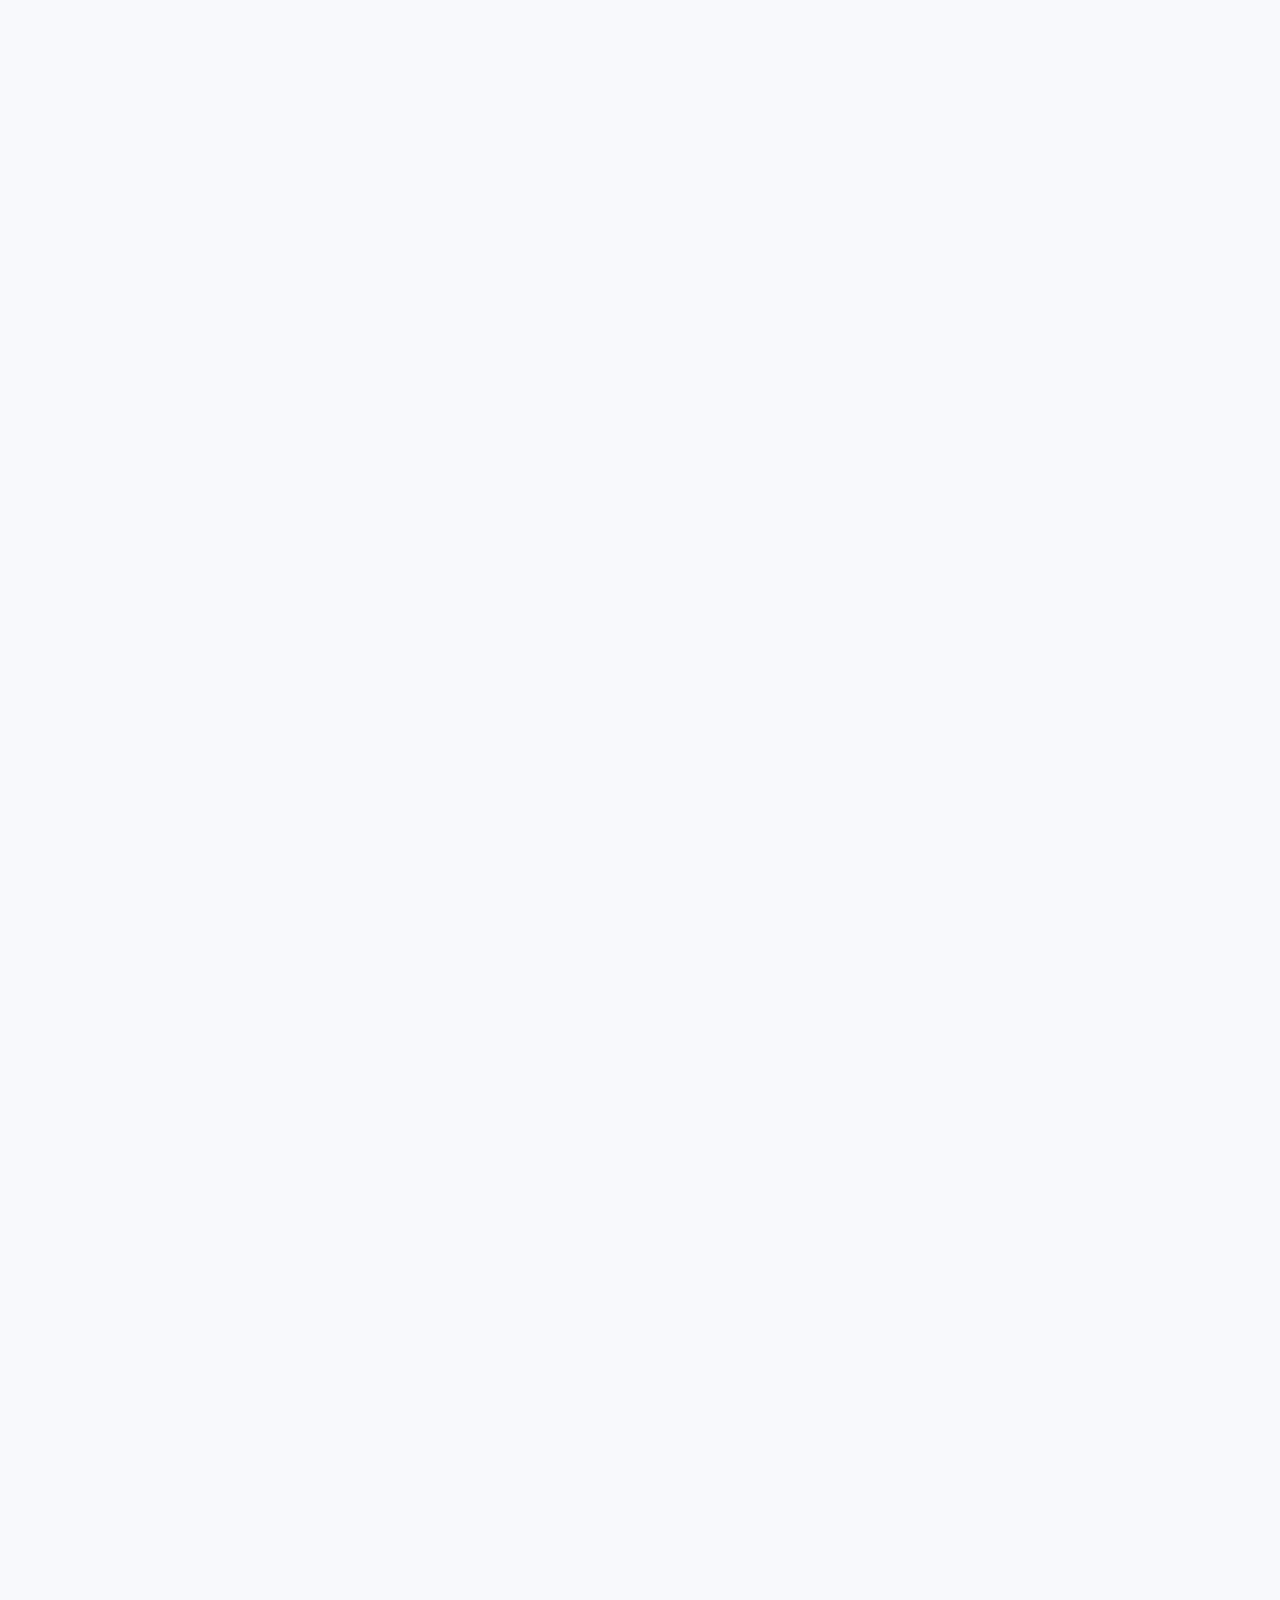
==== commit fca69281: "Add Google Auth (@gospace.tech) + Slack checkbox notifications - Firebase Google Authentication rest" ====
--- a/GOSPACE LABS — Business Division Stratégia 2026.html
+++ b/GOSPACE LABS — Business Division Stratégia 2026.html
@@ -1158,6 +1158,15 @@
 .p-card .p-list li input[type="checkbox"] { margin-top: 3px; flex-shrink: 0; accent-color: var(--accent-blue); width: 14px; height: 14px; }
 
 </style>
+
+<!-- GOSPACE Auth + Notifications -->
+<link rel="stylesheet" href="css/auth.css">
+<script src="https://www.gstatic.com/firebasejs/9.23.0/firebase-app-compat.js"></script>
+<script src="https://www.gstatic.com/firebasejs/9.23.0/firebase-auth-compat.js"></script>
+<script src="https://www.gstatic.com/firebasejs/9.23.0/firebase-firestore-compat.js"></script>
+<script src="js/config.js"></script>
+<script src="js/auth.js"></script>
+<script src="js/notify.js"></script>
 </head>
 <body>
 
--- a/css/auth.css
+++ b/css/auth.css
@@ -0,0 +1,181 @@
+/* ============================================
+   GOSPACE LABS — Auth Styles
+   Login overlay + User bar
+   ============================================ */
+
+/* Hide page content until authenticated */
+body:not(.gospace-authenticated) > *:not(#gospace-login-overlay):not(script) {
+  visibility: hidden !important;
+}
+
+/* Login Overlay */
+#gospace-login-overlay {
+  position: fixed;
+  top: 0;
+  left: 0;
+  width: 100%;
+  height: 100%;
+  background: linear-gradient(135deg, #0a1628 0%, #1a365d 50%, #2563eb 100%);
+  display: flex;
+  align-items: center;
+  justify-content: center;
+  z-index: 99999;
+  font-family: "DM Sans", -apple-system, BlinkMacSystemFont, sans-serif;
+}
+
+.gospace-login-card {
+  background: rgba(255, 255, 255, 0.05);
+  backdrop-filter: blur(20px);
+  border: 1px solid rgba(255, 255, 255, 0.12);
+  border-radius: 20px;
+  padding: 48px 40px;
+  text-align: center;
+  max-width: 400px;
+  width: 90%;
+  box-shadow: 0 25px 60px rgba(0, 0, 0, 0.4);
+}
+
+.gospace-login-logo {
+  font-family: "DM Serif Display", Georgia, serif;
+  font-size: 36px;
+  font-weight: 700;
+  color: #fff;
+  letter-spacing: 4px;
+  margin-bottom: 8px;
+}
+
+.gospace-login-card h2 {
+  color: #e2e8f0;
+  font-size: 18px;
+  font-weight: 400;
+  margin: 0 0 16px;
+}
+
+.gospace-login-card p {
+  color: #94a3b8;
+  font-size: 14px;
+  line-height: 1.6;
+  margin: 0 0 32px;
+}
+
+.gospace-login-card p strong {
+  color: #60a5fa;
+}
+
+.gospace-login-btn {
+  display: inline-flex;
+  align-items: center;
+  justify-content: center;
+  background: #fff;
+  color: #1a1a2e;
+  border: none;
+  border-radius: 12px;
+  padding: 14px 32px;
+  font-size: 15px;
+  font-weight: 600;
+  cursor: pointer;
+  transition: all 0.2s ease;
+  font-family: "DM Sans", -apple-system, BlinkMacSystemFont, sans-serif;
+  width: 100%;
+}
+
+.gospace-login-btn:hover {
+  background: #f1f5f9;
+  transform: translateY(-1px);
+  box-shadow: 0 8px 25px rgba(0, 0, 0, 0.2);
+}
+
+.gospace-login-btn:active {
+  transform: translateY(0);
+}
+
+.gospace-login-error {
+  color: #f87171;
+  font-size: 13px;
+  margin-top: 16px;
+  min-height: 20px;
+}
+
+/* User Bar */
+#gospace-user-bar {
+  position: fixed;
+  bottom: 0;
+  left: 0;
+  right: 0;
+  background: rgba(15, 23, 42, 0.92);
+  backdrop-filter: blur(12px);
+  border-top: 1px solid rgba(255, 255, 255, 0.08);
+  padding: 10px 24px;
+  display: flex;
+  align-items: center;
+  justify-content: space-between;
+  z-index: 99998;
+  font-family: "DM Sans", -apple-system, BlinkMacSystemFont, sans-serif;
+}
+
+.gospace-user-info {
+  display: flex;
+  align-items: center;
+  gap: 10px;
+}
+
+.gospace-user-avatar {
+  width: 28px;
+  height: 28px;
+  border-radius: 50%;
+  border: 2px solid rgba(96, 165, 250, 0.4);
+}
+
+.gospace-user-name {
+  color: #e2e8f0;
+  font-size: 13px;
+  font-weight: 500;
+}
+
+.gospace-logout-btn {
+  background: rgba(255, 255, 255, 0.08);
+  color: #94a3b8;
+  border: 1px solid rgba(255, 255, 255, 0.08);
+  border-radius: 8px;
+  padding: 6px 16px;
+  font-size: 12px;
+  cursor: pointer;
+  transition: all 0.2s ease;
+  font-family: "DM Sans", -apple-system, BlinkMacSystemFont, sans-serif;
+}
+
+.gospace-logout-btn:hover {
+  background: rgba(255, 255, 255, 0.15);
+  color: #f1f5f9;
+}
+
+/* Notification toast */
+.gospace-toast {
+  position: fixed;
+  bottom: 60px;
+  right: 24px;
+  background: rgba(16, 185, 129, 0.95);
+  color: #fff;
+  padding: 10px 20px;
+  border-radius: 10px;
+  font-size: 13px;
+  font-family: "DM Sans", -apple-system, BlinkMacSystemFont, sans-serif;
+  z-index: 99997;
+  animation: gospaceToastIn 0.3s ease, gospaceToastOut 0.3s ease 2.5s forwards;
+  box-shadow: 0 8px 25px rgba(0, 0, 0, 0.3);
+}
+
+@keyframes gospaceToastIn {
+  from { opacity: 0; transform: translateY(10px); }
+  to { opacity: 1; transform: translateY(0); }
+}
+
+@keyframes gospaceToastOut {
+  from { opacity: 1; transform: translateY(0); }
+  to { opacity: 0; transform: translateY(10px); }
+}
+
+/* Extra bottom padding so content isn't hidden behind user bar */
+body.gospace-authenticated {
+  padding-bottom: 60px;
+}
